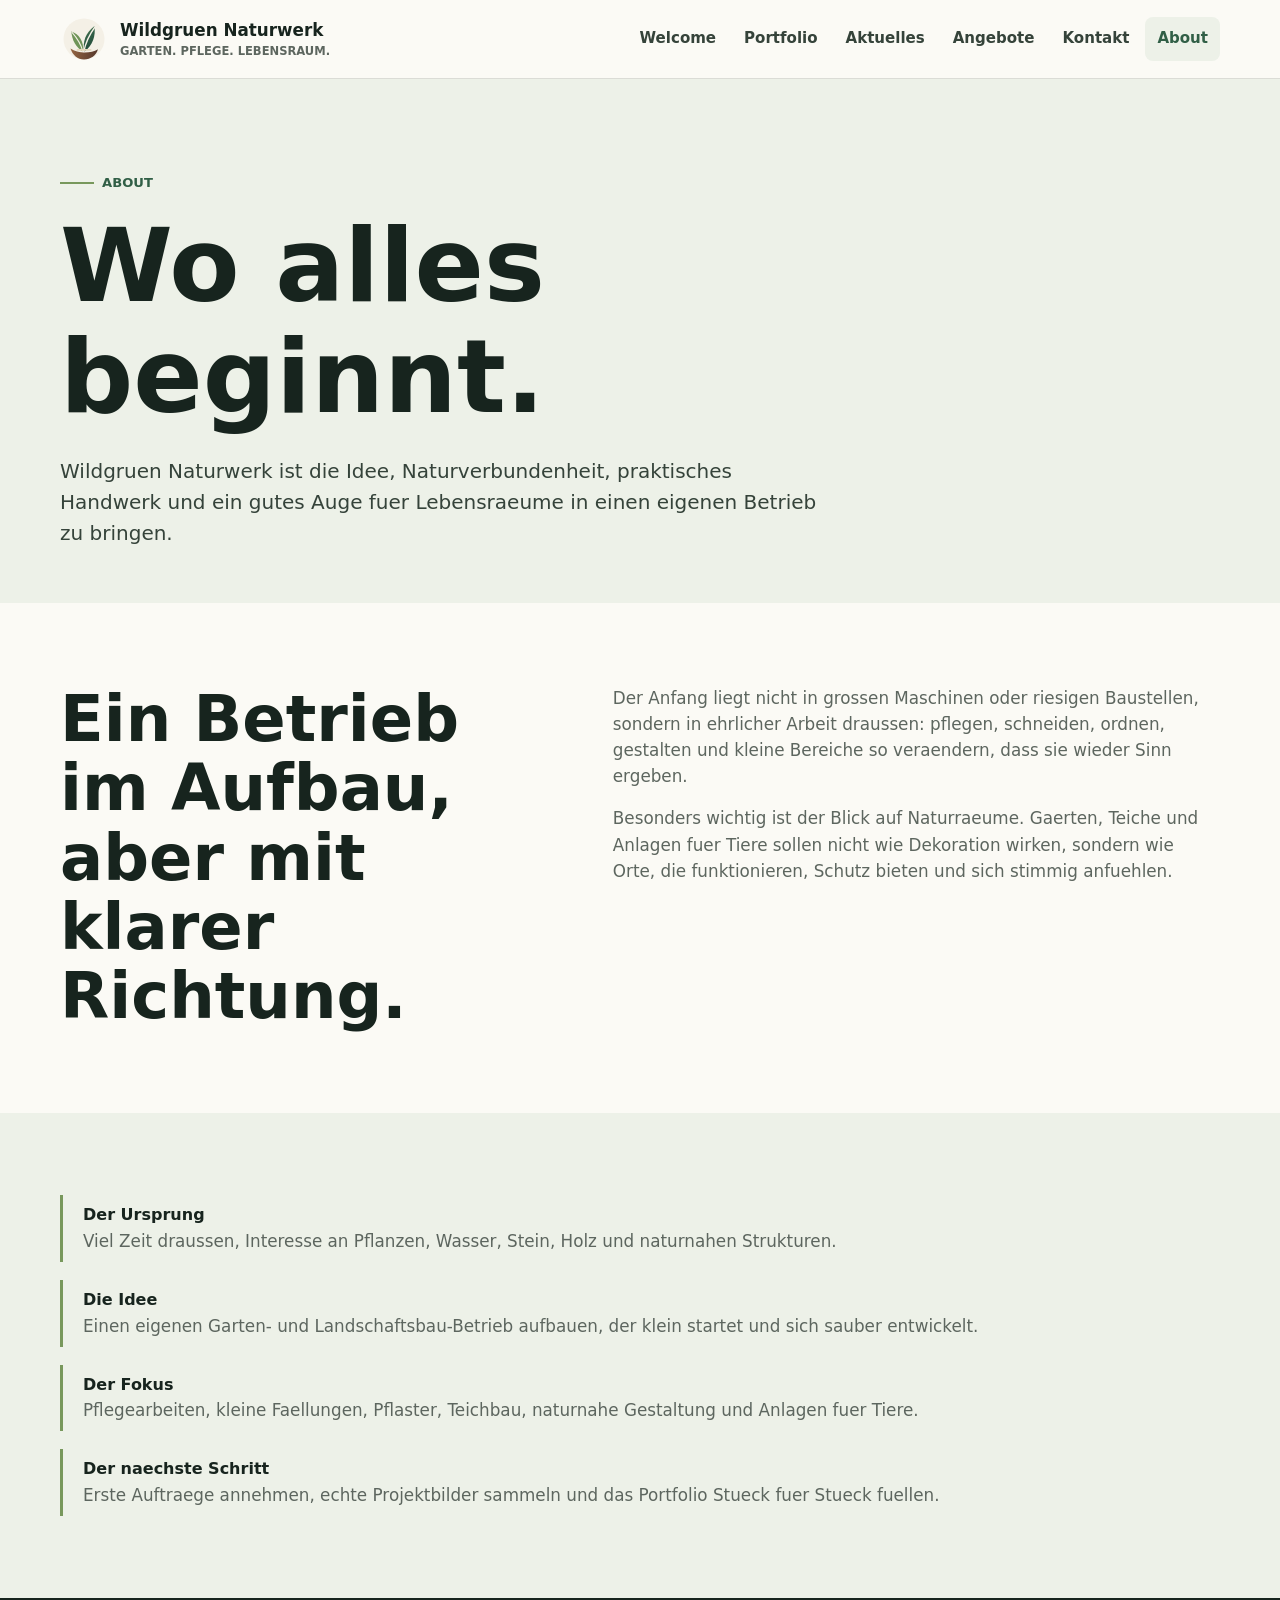
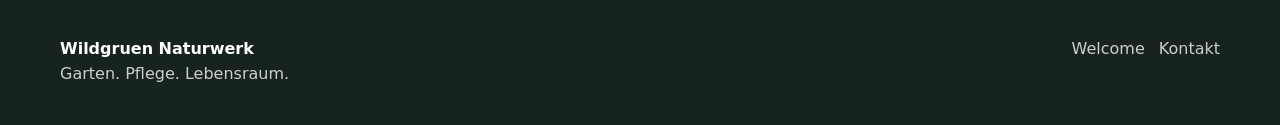
==== about.html @ 5c45b819 "Version_0.0.0.1 Basic Template" ====
<!doctype html>
<html lang="de">
  <head>
    <meta charset="utf-8">
    <meta name="viewport" content="width=device-width, initial-scale=1">
    <title>About | Wildgruen Naturwerk</title>
    <link rel="stylesheet" href="styles.css">
  </head>
  <body>
    <header class="site-header">
      <div class="nav-wrap">
        <a class="brand" href="index.html"><img src="assets/logo.svg" alt=""><span>Wildgruen Naturwerk<small>Garten. Pflege. Lebensraum.</small></span></a>
        <button class="nav-toggle" type="button" aria-label="Menue oeffnen" aria-expanded="false" data-nav-toggle>☰</button>
        <nav class="nav-links" data-nav-links>
          <a href="index.html">Welcome</a><a href="portfolio.html">Portfolio</a><a href="aktuelles.html">Aktuelles</a><a href="angebote.html">Angebote</a><a href="kontakt.html">Kontakt</a><a class="active" href="about.html">About</a>
        </nav>
      </div>
    </header>
    <main>
      <section class="page-hero">
        <div class="wrap">
          <p class="eyebrow">About</p>
          <h1>Wo alles beginnt.</h1>
          <p class="lead">Wildgruen Naturwerk ist die Idee, Naturverbundenheit, praktisches Handwerk und ein gutes Auge fuer Lebensraeume in einen eigenen Betrieb zu bringen.</p>
        </div>
      </section>
      <section class="section">
        <div class="wrap intro">
          <div>
            <h2>Ein Betrieb im Aufbau, aber mit klarer Richtung.</h2>
          </div>
          <div>
            <p class="copy">Der Anfang liegt nicht in grossen Maschinen oder riesigen Baustellen, sondern in ehrlicher Arbeit draussen: pflegen, schneiden, ordnen, gestalten und kleine Bereiche so veraendern, dass sie wieder Sinn ergeben.</p>
            <p class="copy">Besonders wichtig ist der Blick auf Naturraeume. Gaerten, Teiche und Anlagen fuer Tiere sollen nicht wie Dekoration wirken, sondern wie Orte, die funktionieren, Schutz bieten und sich stimmig anfuehlen.</p>
          </div>
        </div>
      </section>
      <section class="section alt">
        <div class="wrap timeline">
          <div class="timeline-item"><strong>Der Ursprung</strong><p class="copy">Viel Zeit draussen, Interesse an Pflanzen, Wasser, Stein, Holz und naturnahen Strukturen.</p></div>
          <div class="timeline-item"><strong>Die Idee</strong><p class="copy">Einen eigenen Garten- und Landschaftsbau-Betrieb aufbauen, der klein startet und sich sauber entwickelt.</p></div>
          <div class="timeline-item"><strong>Der Fokus</strong><p class="copy">Pflegearbeiten, kleine Faellungen, Pflaster, Teichbau, naturnahe Gestaltung und Anlagen fuer Tiere.</p></div>
          <div class="timeline-item"><strong>Der naechste Schritt</strong><p class="copy">Erste Auftraege annehmen, echte Projektbilder sammeln und das Portfolio Stueck fuer Stueck fuellen.</p></div>
        </div>
      </section>
    </main>
    <footer class="site-footer"><div class="wrap footer-grid"><div><strong>Wildgruen Naturwerk</strong>Garten. Pflege. Lebensraum.</div><div class="footer-links"><a href="index.html">Welcome</a><a href="kontakt.html">Kontakt</a></div></div></footer>
    <script src="script.js"></script>
  </body>
</html>
---- styles.css ----
:root {
  --ink: #17241e;
  --muted: #5d665f;
  --paper: #fbfaf5;
  --field: #edf1e8;
  --moss: #315f46;
  --leaf: #78985c;
  --clay: #a7754c;
  --water: #4f7f82;
  --line: rgba(23, 36, 30, 0.14);
  --shadow: 0 18px 45px rgba(25, 40, 31, 0.12);
}

* {
  box-sizing: border-box;
}

html {
  scroll-behavior: smooth;
}

body {
  margin: 0;
  color: var(--ink);
  background: var(--paper);
  font-family: Inter, ui-sans-serif, system-ui, -apple-system, BlinkMacSystemFont, "Segoe UI", sans-serif;
  line-height: 1.55;
}

img,
svg {
  max-width: 100%;
}

a {
  color: inherit;
  text-decoration: none;
}

.site-header {
  position: sticky;
  top: 0;
  z-index: 10;
  background: rgba(251, 250, 245, 0.92);
  border-bottom: 1px solid var(--line);
  backdrop-filter: blur(14px);
}

.nav-wrap {
  width: min(1160px, calc(100% - 32px));
  min-height: 78px;
  margin: 0 auto;
  display: flex;
  align-items: center;
  justify-content: space-between;
  gap: 24px;
}

.brand {
  display: inline-flex;
  align-items: center;
  gap: 12px;
  font-weight: 800;
  letter-spacing: 0;
}

.brand img {
  width: 48px;
  height: 48px;
}

.brand span {
  display: block;
  font-size: 1.05rem;
}

.brand small {
  display: block;
  color: var(--muted);
  font-size: 0.72rem;
  font-weight: 700;
  text-transform: uppercase;
}

.nav-toggle {
  display: none;
  width: 44px;
  height: 44px;
  border: 1px solid var(--line);
  border-radius: 8px;
  background: #fff;
  color: var(--ink);
  font-size: 1.35rem;
}

.nav-links {
  display: flex;
  align-items: center;
  gap: 4px;
}

.nav-links a {
  border-radius: 8px;
  padding: 10px 12px;
  color: #35433a;
  font-size: 0.94rem;
  font-weight: 700;
}

.nav-links a:hover,
.nav-links a.active {
  background: var(--field);
  color: var(--moss);
}

.section {
  padding: 82px 0;
}

.section.alt {
  background: var(--field);
}

.wrap {
  width: min(1160px, calc(100% - 32px));
  margin: 0 auto;
}

.hero {
  min-height: calc(100vh - 78px);
  display: grid;
  align-items: center;
  padding: 64px 0 34px;
  background:
    linear-gradient(90deg, rgba(251, 250, 245, 0.96) 0%, rgba(251, 250, 245, 0.82) 44%, rgba(251, 250, 245, 0.18) 100%),
    url("assets/landscape.svg") center right / cover no-repeat;
}

.hero-grid {
  width: min(1160px, calc(100% - 32px));
  margin: 0 auto;
  display: grid;
  grid-template-columns: minmax(0, 620px) 1fr;
  gap: 48px;
  align-items: center;
}

.eyebrow {
  display: inline-flex;
  align-items: center;
  gap: 8px;
  margin: 0 0 18px;
  color: var(--moss);
  font-size: 0.82rem;
  font-weight: 800;
  text-transform: uppercase;
}

.eyebrow::before {
  content: "";
  width: 34px;
  height: 2px;
  background: var(--leaf);
}

h1,
h2,
h3 {
  margin: 0;
  line-height: 1.08;
  letter-spacing: 0;
}

h1 {
  max-width: 11ch;
  font-size: clamp(3rem, 8vw, 6.6rem);
}

h2 {
  font-size: clamp(2.1rem, 5vw, 4rem);
}

h3 {
  font-size: 1.2rem;
}

p {
  margin: 0;
}

.lead {
  max-width: 620px;
  margin-top: 24px;
  color: #35433a;
  font-size: clamp(1.05rem, 2vw, 1.25rem);
}

.actions {
  display: flex;
  flex-wrap: wrap;
  gap: 12px;
  margin-top: 34px;
}

.button {
  display: inline-flex;
  align-items: center;
  justify-content: center;
  min-height: 46px;
  border: 1px solid transparent;
  border-radius: 8px;
  padding: 12px 18px;
  background: var(--moss);
  color: #fff;
  font-weight: 800;
}

.button.secondary {
  border-color: var(--line);
  background: rgba(255, 255, 255, 0.75);
  color: var(--ink);
}

.hero-note {
  align-self: end;
  justify-self: end;
  max-width: 300px;
  border-left: 4px solid var(--clay);
  padding: 16px 0 16px 18px;
  color: #2d3b32;
  background: rgba(251, 250, 245, 0.72);
}

.intro {
  display: grid;
  grid-template-columns: minmax(0, 0.9fr) minmax(280px, 1.1fr);
  gap: 56px;
  align-items: start;
}

.copy {
  color: var(--muted);
  font-size: 1.05rem;
}

.copy + .copy {
  margin-top: 16px;
}

.grid {
  display: grid;
  gap: 18px;
}

.grid.three {
  grid-template-columns: repeat(3, minmax(0, 1fr));
}

.grid.two {
  grid-template-columns: repeat(2, minmax(0, 1fr));
}

.card {
  min-height: 220px;
  border: 1px solid var(--line);
  border-radius: 8px;
  padding: 24px;
  background: #fff;
  box-shadow: var(--shadow);
}

.card.marked {
  background: #fffdf7;
}

.card .tag {
  display: inline-block;
  margin-bottom: 18px;
  color: var(--moss);
  font-size: 0.78rem;
  font-weight: 900;
  text-transform: uppercase;
}

.card p {
  margin-top: 12px;
  color: var(--muted);
}

.feature-band {
  display: grid;
  grid-template-columns: 1fr 1fr;
  min-height: 440px;
  overflow: hidden;
  border-radius: 8px;
  background: #17392d;
  color: #fff;
}

.feature-band .visual {
  background: url("assets/landscape.svg") center / cover no-repeat;
}

.feature-band .text {
  padding: clamp(28px, 6vw, 64px);
}

.feature-band p {
  margin-top: 18px;
  color: rgba(255, 255, 255, 0.78);
}

.page-hero {
  padding: 88px 0 54px;
  background: var(--field);
}

.page-hero .lead {
  max-width: 760px;
}

.list {
  display: grid;
  gap: 12px;
  margin: 22px 0 0;
  padding: 0;
  list-style: none;
}

.list li {
  border-top: 1px solid var(--line);
  padding-top: 12px;
  color: var(--muted);
}

.timeline {
  display: grid;
  gap: 18px;
}

.timeline-item {
  border-left: 3px solid var(--leaf);
  padding: 8px 0 8px 20px;
}

.timeline-item strong {
  display: block;
}

.contact-box {
  display: grid;
  grid-template-columns: 0.9fr 1.1fr;
  gap: 28px;
  align-items: start;
}

form {
  display: grid;
  gap: 14px;
}

label {
  display: grid;
  gap: 6px;
  color: #36443a;
  font-weight: 800;
}

input,
textarea,
select {
  width: 100%;
  border: 1px solid var(--line);
  border-radius: 8px;
  padding: 13px 14px;
  background: #fff;
  color: var(--ink);
  font: inherit;
}

textarea {
  min-height: 138px;
  resize: vertical;
}

.site-footer {
  padding: 38px 0;
  border-top: 1px solid var(--line);
  background: #17241e;
  color: rgba(255, 255, 255, 0.78);
}

.footer-grid {
  display: flex;
  justify-content: space-between;
  gap: 28px;
}

.footer-grid strong {
  display: block;
  color: #fff;
}

.footer-links {
  display: flex;
  flex-wrap: wrap;
  gap: 14px;
}

@media (max-width: 820px) {
  .nav-toggle {
    display: inline-grid;
    place-items: center;
  }

  .nav-links {
    position: absolute;
    left: 16px;
    right: 16px;
    top: 76px;
    display: none;
    flex-direction: column;
    align-items: stretch;
    border: 1px solid var(--line);
    border-radius: 8px;
    padding: 10px;
    background: #fff;
    box-shadow: var(--shadow);
  }

  .nav-links.open {
    display: flex;
  }

  .hero {
    min-height: auto;
    padding: 54px 0;
    background:
      linear-gradient(180deg, rgba(251, 250, 245, 0.96) 0%, rgba(251, 250, 245, 0.86) 68%, rgba(251, 250, 245, 0.45) 100%),
      url("assets/landscape.svg") center bottom / cover no-repeat;
  }

  .hero-grid,
  .intro,
  .feature-band,
  .contact-box,
  .grid.three,
  .grid.two {
    grid-template-columns: 1fr;
  }

  .hero-note {
    justify-self: start;
  }

  .feature-band .visual {
    min-height: 240px;
  }

  .footer-grid {
    flex-direction: column;
  }
}
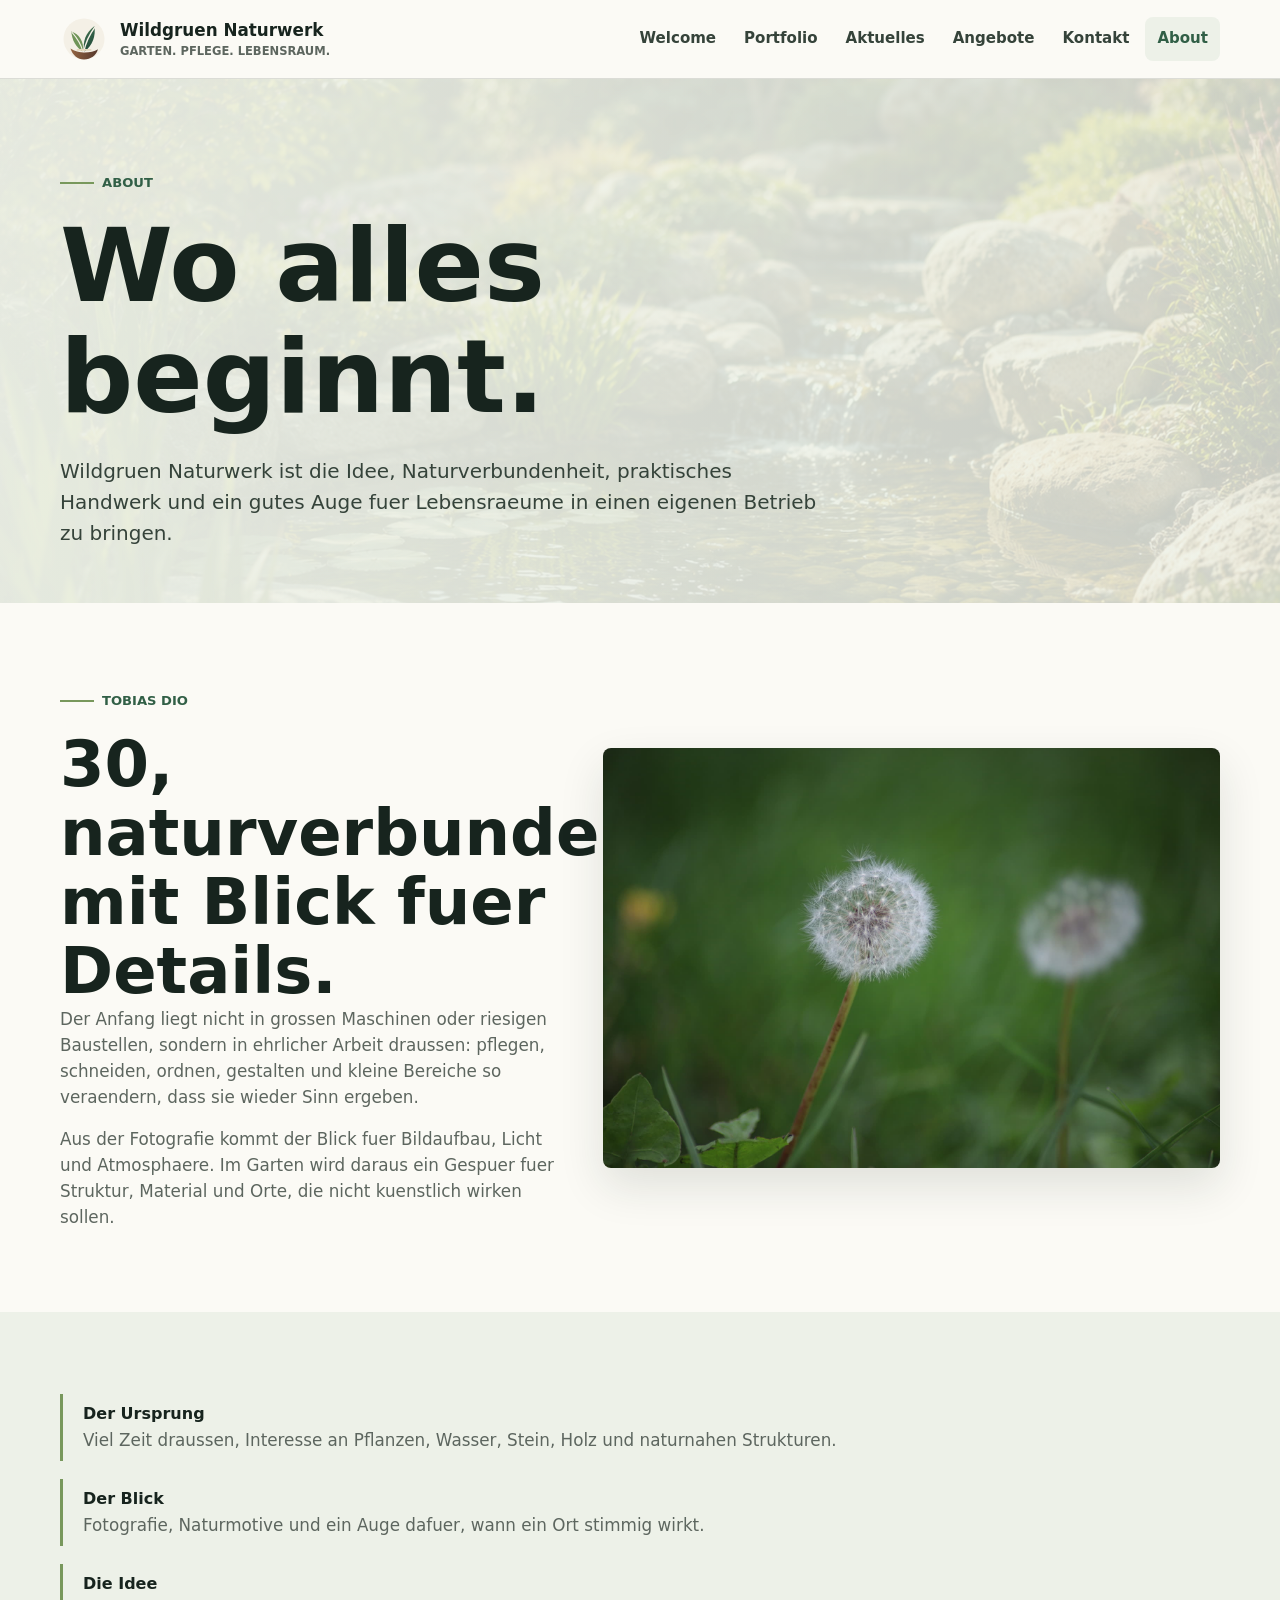
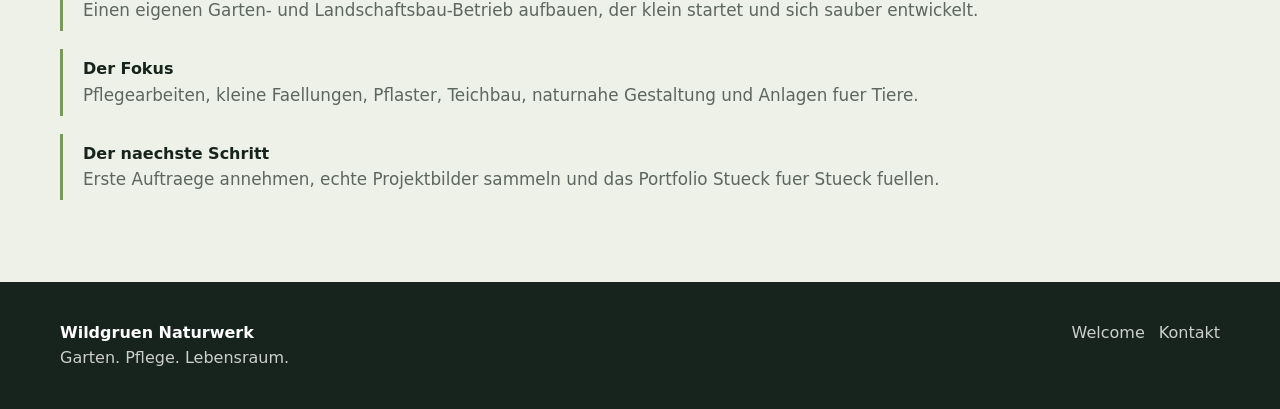
==== commit 48d4298c: "Update NoNameGreenworks website content" ====
--- a/about.html
+++ b/about.html
@@ -17,7 +17,7 @@
       </div>
     </header>
     <main>
-      <section class="page-hero">
+      <section class="page-hero page-about">
         <div class="wrap">
           <p class="eyebrow">About</p>
           <h1>Wo alles beginnt.</h1>
@@ -25,19 +25,20 @@
         </div>
       </section>
       <section class="section">
-        <div class="wrap intro">
+        <div class="wrap split-feature">
           <div>
-            <h2>Ein Betrieb im Aufbau, aber mit klarer Richtung.</h2>
+            <p class="eyebrow">Tobias Dio</p>
+            <h2>30, naturverbunden, mit Blick fuer Details.</h2>
+            <p class="copy">Der Anfang liegt nicht in grossen Maschinen oder riesigen Baustellen, sondern in ehrlicher Arbeit draussen: pflegen, schneiden, ordnen, gestalten und kleine Bereiche so veraendern, dass sie wieder Sinn ergeben.</p>
+            <p class="copy">Aus der Fotografie kommt der Blick fuer Bildaufbau, Licht und Atmosphaere. Im Garten wird daraus ein Gespuer fuer Struktur, Material und Orte, die nicht kuenstlich wirken sollen.</p>
           </div>
-          <div>
-            <p class="copy">Der Anfang liegt nicht in grossen Maschinen oder riesigen Baustellen, sondern in ehrlicher Arbeit draussen: pflegen, schneiden, ordnen, gestalten und kleine Bereiche so veraendern, dass sie wieder Sinn ergeben.</p>
-            <p class="copy">Besonders wichtig ist der Blick auf Naturraeume. Gaerten, Teiche und Anlagen fuer Tiere sollen nicht wie Dekoration wirken, sondern wie Orte, die funktionieren, Schutz bieten und sich stimmig anfuehlen.</p>
-          </div>
+          <img src="assets/photos/hero-natur.jpg" alt="Naturaufnahme mit Pusteblume">
         </div>
       </section>
       <section class="section alt">
         <div class="wrap timeline">
           <div class="timeline-item"><strong>Der Ursprung</strong><p class="copy">Viel Zeit draussen, Interesse an Pflanzen, Wasser, Stein, Holz und naturnahen Strukturen.</p></div>
+          <div class="timeline-item"><strong>Der Blick</strong><p class="copy">Fotografie, Naturmotive und ein Auge dafuer, wann ein Ort stimmig wirkt.</p></div>
           <div class="timeline-item"><strong>Die Idee</strong><p class="copy">Einen eigenen Garten- und Landschaftsbau-Betrieb aufbauen, der klein startet und sich sauber entwickelt.</p></div>
           <div class="timeline-item"><strong>Der Fokus</strong><p class="copy">Pflegearbeiten, kleine Faellungen, Pflaster, Teichbau, naturnahe Gestaltung und Anlagen fuer Tiere.</p></div>
           <div class="timeline-item"><strong>Der naechste Schritt</strong><p class="copy">Erste Auftraege annehmen, echte Projektbilder sammeln und das Portfolio Stueck fuer Stueck fuellen.</p></div>
--- a/styles.css
+++ b/styles.css
@@ -121,6 +121,19 @@
   background: var(--field);
 }
 
+.section.dark {
+  background: #17241e;
+  color: #fff;
+}
+
+.section.dark .copy {
+  color: rgba(255, 255, 255, 0.76);
+}
+
+.section.dark .eyebrow {
+  color: #c8d8b2;
+}
+
 .wrap {
   width: min(1160px, calc(100% - 32px));
   margin: 0 auto;
@@ -134,6 +147,12 @@
   background:
     linear-gradient(90deg, rgba(251, 250, 245, 0.96) 0%, rgba(251, 250, 245, 0.82) 44%, rgba(251, 250, 245, 0.18) 100%),
     url("assets/landscape.svg") center right / cover no-repeat;
+}
+
+.photo-hero {
+  background:
+    linear-gradient(90deg, rgba(251, 250, 245, 0.98) 0%, rgba(251, 250, 245, 0.88) 44%, rgba(251, 250, 245, 0.2) 100%),
+    url("assets/photos/hero-natur.jpg") center right / cover no-repeat;
 }
 
 .hero-grid {
@@ -287,6 +306,118 @@
   color: var(--muted);
 }
 
+.image-grid {
+  display: grid;
+  grid-template-columns: repeat(3, minmax(0, 1fr));
+  gap: 18px;
+}
+
+.image-card,
+.work-card {
+  overflow: hidden;
+  border: 1px solid var(--line);
+  border-radius: 8px;
+  background: #fff;
+  box-shadow: var(--shadow);
+}
+
+.image-card img,
+.work-card img,
+.split-feature img {
+  display: block;
+  width: 100%;
+  object-fit: cover;
+}
+
+.image-card img {
+  aspect-ratio: 4 / 3;
+}
+
+.image-card div,
+.work-card div {
+  padding: 22px;
+}
+
+.image-card p,
+.work-card p {
+  margin-top: 10px;
+  color: var(--muted);
+}
+
+.split-feature {
+  display: grid;
+  grid-template-columns: minmax(0, 0.9fr) minmax(320px, 1.1fr);
+  gap: 38px;
+  align-items: center;
+}
+
+.split-feature.reverse {
+  grid-template-columns: minmax(320px, 1.1fr) minmax(0, 0.9fr);
+}
+
+.split-feature.reverse > div {
+  order: 2;
+}
+
+.split-feature img {
+  min-height: 420px;
+  max-height: 560px;
+  border-radius: 8px;
+  box-shadow: var(--shadow);
+}
+
+.check-list {
+  display: grid;
+  gap: 10px;
+  margin: 24px 0 0;
+  padding: 0;
+  list-style: none;
+}
+
+.check-list li {
+  position: relative;
+  padding-left: 28px;
+  color: var(--muted);
+}
+
+.check-list li::before {
+  content: "";
+  position: absolute;
+  left: 0;
+  top: 0.6em;
+  width: 14px;
+  height: 8px;
+  border-left: 3px solid var(--leaf);
+  border-bottom: 3px solid var(--leaf);
+  transform: rotate(-45deg);
+}
+
+.gallery {
+  display: grid;
+  grid-template-columns: repeat(6, minmax(0, 1fr));
+  gap: 18px;
+}
+
+.work-card {
+  grid-column: span 3;
+}
+
+.work-card.large {
+  grid-column: span 6;
+  display: grid;
+  grid-template-columns: minmax(0, 1.25fr) minmax(280px, 0.75fr);
+  align-items: stretch;
+}
+
+.work-card img {
+  height: 100%;
+  min-height: 320px;
+}
+
+.work-card:not(.large) img {
+  aspect-ratio: 4 / 3;
+}
+
 .feature-band {
   display: grid;
   grid-template-columns: 1fr 1fr;
@@ -312,7 +443,28 @@
 
 .page-hero {
   padding: 88px 0 54px;
-  background: var(--field);
+  background:
+    linear-gradient(90deg, rgba(237, 241, 232, 0.96), rgba(237, 241, 232, 0.84)),
+    url("assets/photos/hero-natur.jpg") center / cover no-repeat;
+}
+
+.page-portfolio {
+  background:
+    linear-gradient(90deg, rgba(237, 241, 232, 0.96), rgba(237, 241, 232, 0.84)),
+    url("assets/photos/pflaster-flaeche.jpg") center / cover no-repeat;
+}
+
+.page-angebote {
+  background:
+    linear-gradient(90deg, rgba(237, 241, 232, 0.96), rgba(237, 241, 232, 0.84)),
+    url("assets/photos/gartenplanung.jpg") center / cover no-repeat;
+}
+
+.page-about,
+.page-news {
+  background:
+    linear-gradient(90deg, rgba(237, 241, 232, 0.96), rgba(237, 241, 232, 0.84)),
+    url("assets/photos/teich-naturgarten.jpg") center / cover no-repeat;
 }
 
 .page-hero .lead {
@@ -440,15 +592,42 @@
       url("assets/landscape.svg") center bottom / cover no-repeat;
   }
 
+  .photo-hero {
+    background:
+      linear-gradient(180deg, rgba(251, 250, 245, 0.98) 0%, rgba(251, 250, 245, 0.88) 72%, rgba(251, 250, 245, 0.52) 100%),
+      url("assets/photos/hero-natur.jpg") center bottom / cover no-repeat;
+  }
+
   .hero-grid,
   .intro,
   .feature-band,
   .contact-box,
+  .image-grid,
+  .split-feature,
+  .split-feature.reverse,
   .grid.three,
   .grid.two {
     grid-template-columns: 1fr;
   }
 
+  .split-feature.reverse > div {
+    order: 0;
+  }
+
+  .split-feature img {
+    min-height: 260px;
+  }
+
+  .gallery,
+  .work-card.large {
+    grid-template-columns: 1fr;
+  }
+
+  .work-card,
+  .work-card.large {
+    grid-column: span 1;
+  }
+
   .hero-note {
     justify-self: start;
   }
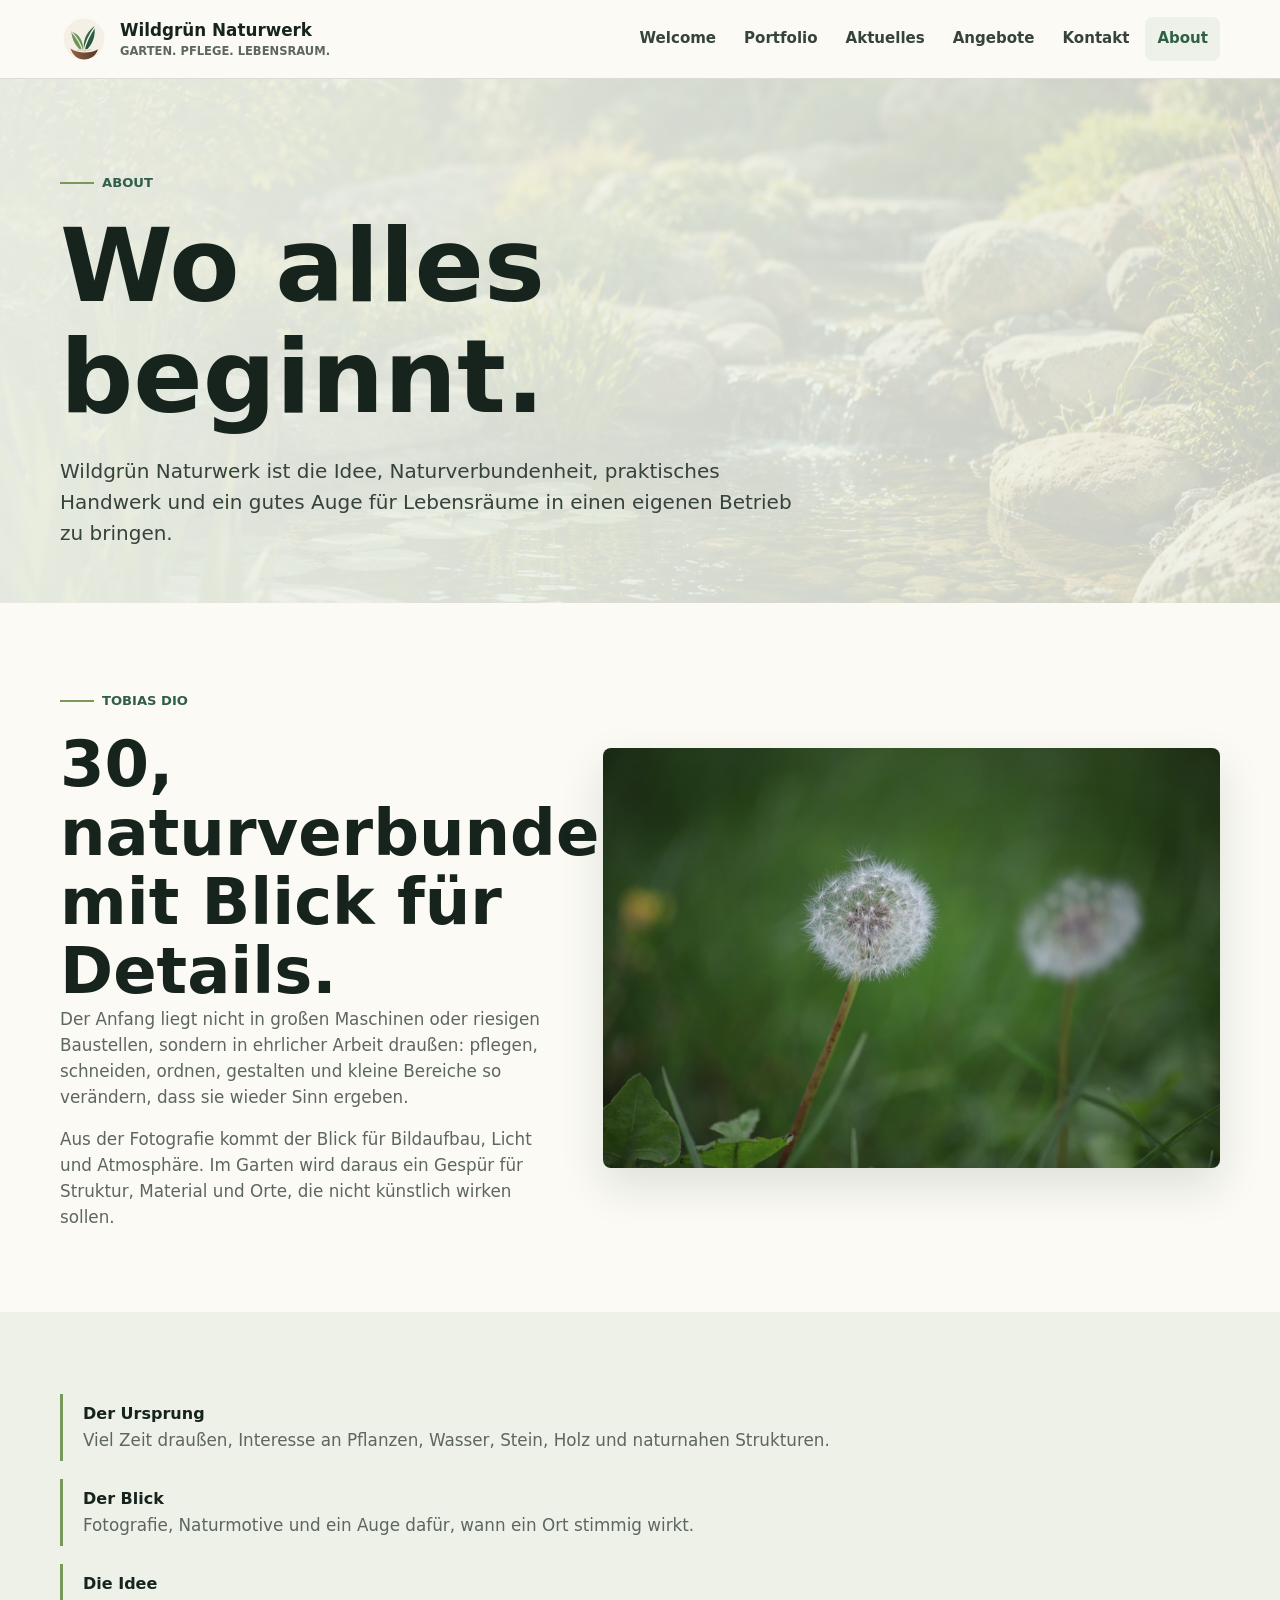
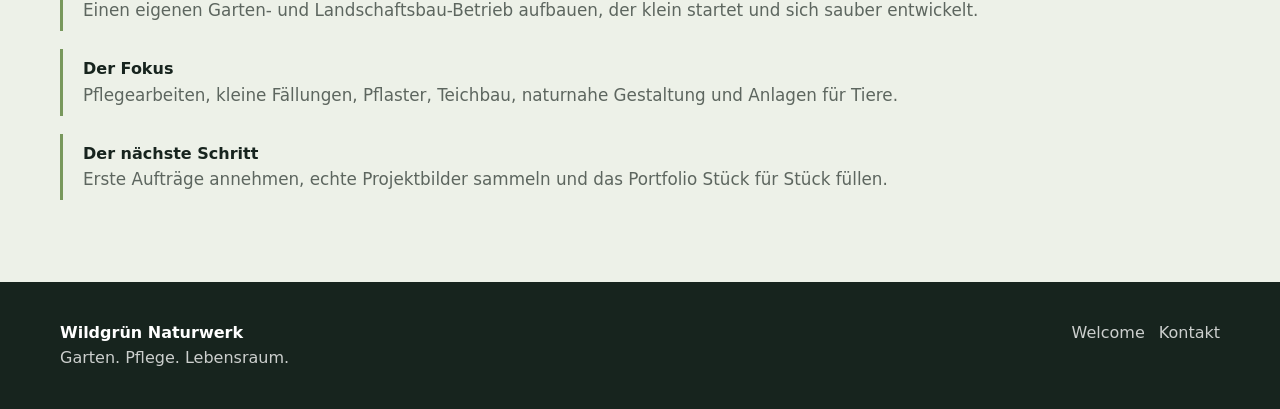
==== commit 744b842d: "Enable contact form email submissions" ====
--- a/about.html
+++ b/about.html
@@ -3,14 +3,14 @@
   <head>
     <meta charset="utf-8">
     <meta name="viewport" content="width=device-width, initial-scale=1">
-    <title>About | Wildgruen Naturwerk</title>
+    <title>About | Wildgrün Naturwerk</title>
     <link rel="stylesheet" href="styles.css">
   </head>
   <body>
     <header class="site-header">
       <div class="nav-wrap">
-        <a class="brand" href="index.html"><img src="assets/logo.svg" alt=""><span>Wildgruen Naturwerk<small>Garten. Pflege. Lebensraum.</small></span></a>
-        <button class="nav-toggle" type="button" aria-label="Menue oeffnen" aria-expanded="false" data-nav-toggle>☰</button>
+        <a class="brand" href="index.html"><img src="assets/logo.svg" alt=""><span>Wildgrün Naturwerk<small>Garten. Pflege. Lebensraum.</small></span></a>
+        <button class="nav-toggle" type="button" aria-label="Menü öffnen" aria-expanded="false" data-nav-toggle>☰</button>
         <nav class="nav-links" data-nav-links>
           <a href="index.html">Welcome</a><a href="portfolio.html">Portfolio</a><a href="aktuelles.html">Aktuelles</a><a href="angebote.html">Angebote</a><a href="kontakt.html">Kontakt</a><a class="active" href="about.html">About</a>
         </nav>
@@ -21,31 +21,31 @@
         <div class="wrap">
           <p class="eyebrow">About</p>
           <h1>Wo alles beginnt.</h1>
-          <p class="lead">Wildgruen Naturwerk ist die Idee, Naturverbundenheit, praktisches Handwerk und ein gutes Auge fuer Lebensraeume in einen eigenen Betrieb zu bringen.</p>
+          <p class="lead">Wildgrün Naturwerk ist die Idee, Naturverbundenheit, praktisches Handwerk und ein gutes Auge für Lebensräume in einen eigenen Betrieb zu bringen.</p>
         </div>
       </section>
       <section class="section">
         <div class="wrap split-feature">
           <div>
             <p class="eyebrow">Tobias Dio</p>
-            <h2>30, naturverbunden, mit Blick fuer Details.</h2>
-            <p class="copy">Der Anfang liegt nicht in grossen Maschinen oder riesigen Baustellen, sondern in ehrlicher Arbeit draussen: pflegen, schneiden, ordnen, gestalten und kleine Bereiche so veraendern, dass sie wieder Sinn ergeben.</p>
-            <p class="copy">Aus der Fotografie kommt der Blick fuer Bildaufbau, Licht und Atmosphaere. Im Garten wird daraus ein Gespuer fuer Struktur, Material und Orte, die nicht kuenstlich wirken sollen.</p>
+            <h2>30, naturverbunden, mit Blick für Details.</h2>
+            <p class="copy">Der Anfang liegt nicht in großen Maschinen oder riesigen Baustellen, sondern in ehrlicher Arbeit draußen: pflegen, schneiden, ordnen, gestalten und kleine Bereiche so verändern, dass sie wieder Sinn ergeben.</p>
+            <p class="copy">Aus der Fotografie kommt der Blick für Bildaufbau, Licht und Atmosphäre. Im Garten wird daraus ein Gespür für Struktur, Material und Orte, die nicht künstlich wirken sollen.</p>
           </div>
           <img src="assets/photos/hero-natur.jpg" alt="Naturaufnahme mit Pusteblume">
         </div>
       </section>
       <section class="section alt">
         <div class="wrap timeline">
-          <div class="timeline-item"><strong>Der Ursprung</strong><p class="copy">Viel Zeit draussen, Interesse an Pflanzen, Wasser, Stein, Holz und naturnahen Strukturen.</p></div>
-          <div class="timeline-item"><strong>Der Blick</strong><p class="copy">Fotografie, Naturmotive und ein Auge dafuer, wann ein Ort stimmig wirkt.</p></div>
+          <div class="timeline-item"><strong>Der Ursprung</strong><p class="copy">Viel Zeit draußen, Interesse an Pflanzen, Wasser, Stein, Holz und naturnahen Strukturen.</p></div>
+          <div class="timeline-item"><strong>Der Blick</strong><p class="copy">Fotografie, Naturmotive und ein Auge dafür, wann ein Ort stimmig wirkt.</p></div>
           <div class="timeline-item"><strong>Die Idee</strong><p class="copy">Einen eigenen Garten- und Landschaftsbau-Betrieb aufbauen, der klein startet und sich sauber entwickelt.</p></div>
-          <div class="timeline-item"><strong>Der Fokus</strong><p class="copy">Pflegearbeiten, kleine Faellungen, Pflaster, Teichbau, naturnahe Gestaltung und Anlagen fuer Tiere.</p></div>
-          <div class="timeline-item"><strong>Der naechste Schritt</strong><p class="copy">Erste Auftraege annehmen, echte Projektbilder sammeln und das Portfolio Stueck fuer Stueck fuellen.</p></div>
+          <div class="timeline-item"><strong>Der Fokus</strong><p class="copy">Pflegearbeiten, kleine Fällungen, Pflaster, Teichbau, naturnahe Gestaltung und Anlagen für Tiere.</p></div>
+          <div class="timeline-item"><strong>Der nächste Schritt</strong><p class="copy">Erste Aufträge annehmen, echte Projektbilder sammeln und das Portfolio Stück für Stück füllen.</p></div>
         </div>
       </section>
     </main>
-    <footer class="site-footer"><div class="wrap footer-grid"><div><strong>Wildgruen Naturwerk</strong>Garten. Pflege. Lebensraum.</div><div class="footer-links"><a href="index.html">Welcome</a><a href="kontakt.html">Kontakt</a></div></div></footer>
+    <footer class="site-footer"><div class="wrap footer-grid"><div><strong>Wildgrün Naturwerk</strong>Garten. Pflege. Lebensraum.</div><div class="footer-links"><a href="index.html">Welcome</a><a href="kontakt.html">Kontakt</a></div></div></footer>
     <script src="script.js"></script>
   </body>
 </html>
--- a/styles.css
+++ b/styles.css
@@ -509,6 +509,14 @@
 form {
   display: grid;
   gap: 14px;
+}
+
+.bot-field {
+  position: absolute;
+  left: -10000px;
+  width: 1px;
+  height: 1px;
+  overflow: hidden;
 }
 
 label {
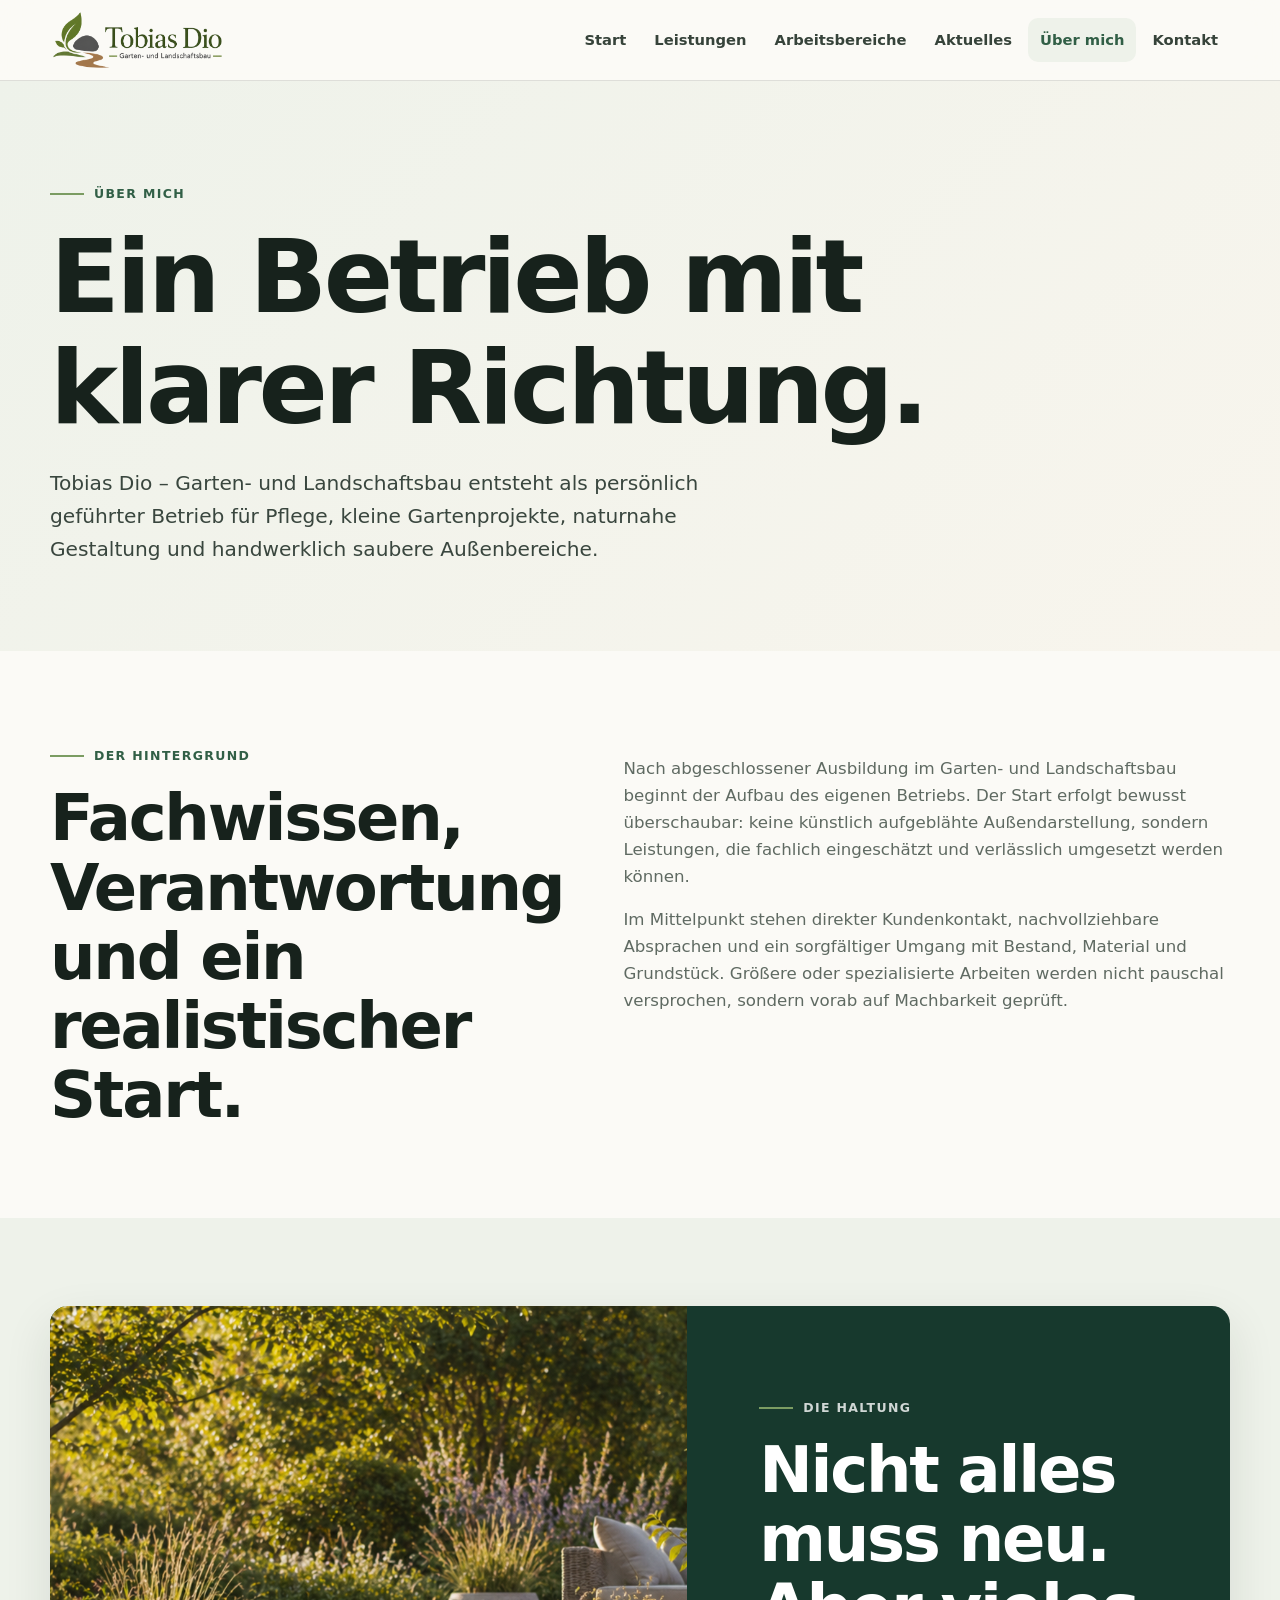
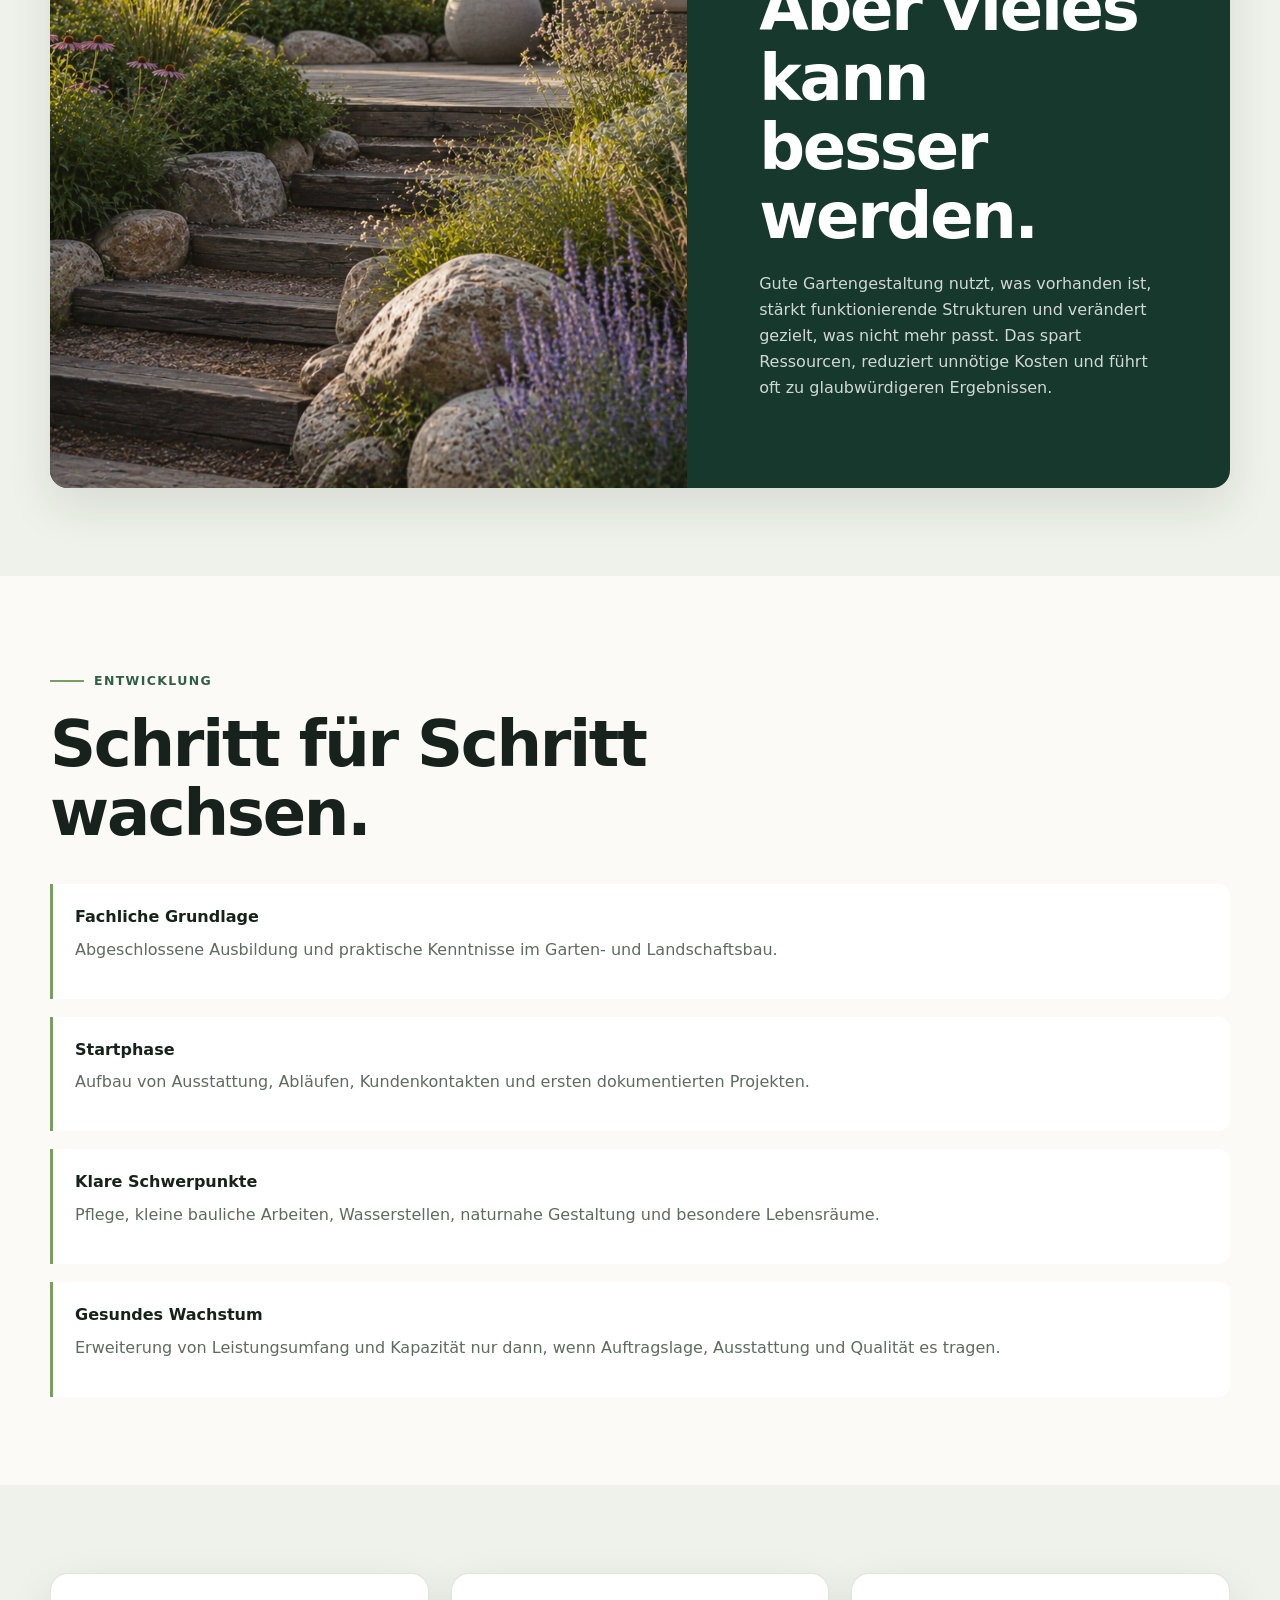
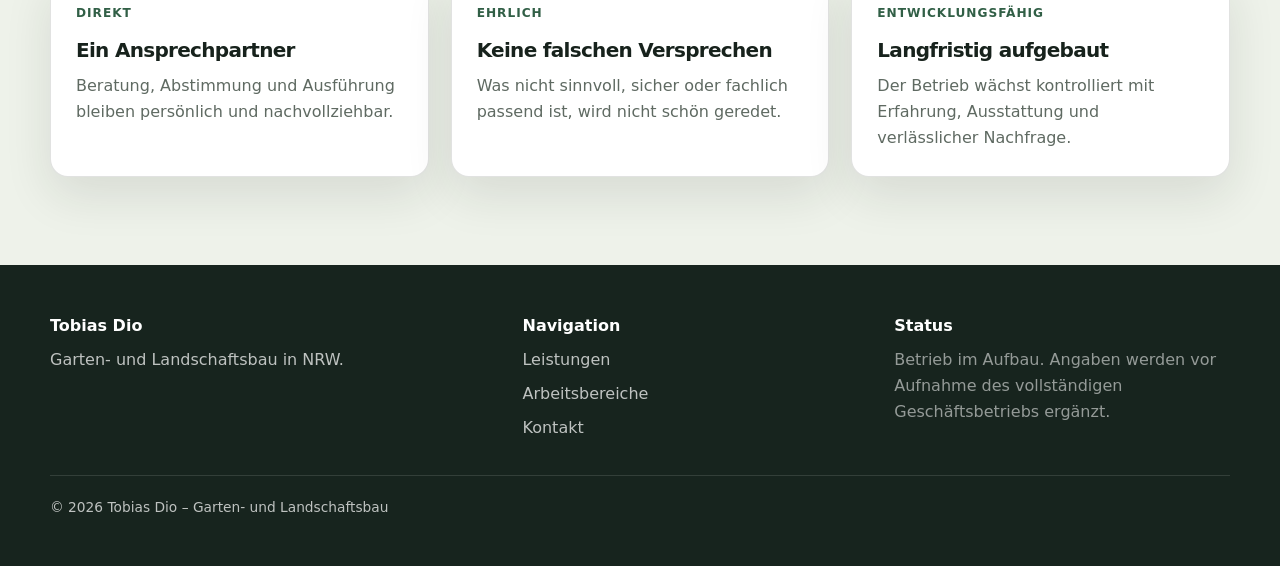
==== commit 7ca93f8b: "update" ====
--- a/about.html
+++ b/about.html
@@ -1,51 +1,8 @@
-<!doctype html>
-<html lang="de">
-  <head>
-    <meta charset="utf-8">
-    <meta name="viewport" content="width=device-width, initial-scale=1">
-    <title>About | Wildgrün Naturwerk</title>
-    <link rel="stylesheet" href="styles.css">
-  </head>
-  <body>
-    <header class="site-header">
-      <div class="nav-wrap">
-        <a class="brand" href="index.html"><img src="assets/logo.svg" alt=""><span>Wildgrün Naturwerk<small>Garten. Pflege. Lebensraum.</small></span></a>
-        <button class="nav-toggle" type="button" aria-label="Menü öffnen" aria-expanded="false" data-nav-toggle>☰</button>
-        <nav class="nav-links" data-nav-links>
-          <a href="index.html">Welcome</a><a href="portfolio.html">Portfolio</a><a href="aktuelles.html">Aktuelles</a><a href="angebote.html">Angebote</a><a href="kontakt.html">Kontakt</a><a class="active" href="about.html">About</a>
-        </nav>
-      </div>
-    </header>
-    <main>
-      <section class="page-hero page-about">
-        <div class="wrap">
-          <p class="eyebrow">About</p>
-          <h1>Wo alles beginnt.</h1>
-          <p class="lead">Wildgrün Naturwerk ist die Idee, Naturverbundenheit, praktisches Handwerk und ein gutes Auge für Lebensräume in einen eigenen Betrieb zu bringen.</p>
-        </div>
-      </section>
-      <section class="section">
-        <div class="wrap split-feature">
-          <div>
-            <p class="eyebrow">Tobias Dio</p>
-            <h2>30, naturverbunden, mit Blick für Details.</h2>
-            <p class="copy">Der Anfang liegt nicht in großen Maschinen oder riesigen Baustellen, sondern in ehrlicher Arbeit draußen: pflegen, schneiden, ordnen, gestalten und kleine Bereiche so verändern, dass sie wieder Sinn ergeben.</p>
-            <p class="copy">Aus der Fotografie kommt der Blick für Bildaufbau, Licht und Atmosphäre. Im Garten wird daraus ein Gespür für Struktur, Material und Orte, die nicht künstlich wirken sollen.</p>
-          </div>
-          <img src="assets/photos/hero-natur.jpg" alt="Naturaufnahme mit Pusteblume">
-        </div>
-      </section>
-      <section class="section alt">
-        <div class="wrap timeline">
-          <div class="timeline-item"><strong>Der Ursprung</strong><p class="copy">Viel Zeit draußen, Interesse an Pflanzen, Wasser, Stein, Holz und naturnahen Strukturen.</p></div>
-          <div class="timeline-item"><strong>Der Blick</strong><p class="copy">Fotografie, Naturmotive und ein Auge dafür, wann ein Ort stimmig wirkt.</p></div>
-          <div class="timeline-item"><strong>Die Idee</strong><p class="copy">Einen eigenen Garten- und Landschaftsbau-Betrieb aufbauen, der klein startet und sich sauber entwickelt.</p></div>
-          <div class="timeline-item"><strong>Der Fokus</strong><p class="copy">Pflegearbeiten, kleine Fällungen, Pflaster, Teichbau, naturnahe Gestaltung und Anlagen für Tiere.</p></div>
-          <div class="timeline-item"><strong>Der nächste Schritt</strong><p class="copy">Erste Aufträge annehmen, echte Projektbilder sammeln und das Portfolio Stück für Stück füllen.</p></div>
-        </div>
-      </section>
-    </main>
-    <footer class="site-footer"><div class="wrap footer-grid"><div><strong>Wildgrün Naturwerk</strong>Garten. Pflege. Lebensraum.</div><div class="footer-links"><a href="index.html">Welcome</a><a href="kontakt.html">Kontakt</a></div></div></footer>
-    <script src="script.js"></script>
-  </body>
-</html>
+<!doctype html><html lang="de"><head><meta charset="utf-8"><meta name="viewport" content="width=device-width,initial-scale=1"><title>Über mich | Tobias Dio Garten- und Landschaftsbau</title><meta name="description" content="Über Tobias Dio und den Aufbau eines persönlichen Garten- und Landschaftsbaubetriebs in NRW."><link rel="icon" type="image/png" href="assets/favicon-64.png"><link rel="stylesheet" href="styles.css"></head><body>
+<header class="site-header"><div class="nav-wrap"><a class="brand" href="index.html" aria-label="Tobias Dio – Garten- und Landschaftsbau, Startseite"><img class="brand-logo" src="assets/logo-tobias-dio.png" alt="Tobias Dio – Garten- und Landschaftsbau"></a><button class="nav-toggle" type="button" aria-label="Menü öffnen" aria-expanded="false" data-nav-toggle>☰</button><nav class="nav-links" data-nav-links><a href="index.html">Start</a><a href="angebote.html">Leistungen</a><a href="portfolio.html">Arbeitsbereiche</a><a href="aktuelles.html">Aktuelles</a><a class="active" href="about.html">Über mich</a><a href="kontakt.html">Kontakt</a></nav></div></header>
+<main><section class="page-hero"><div class="wrap"><p class="eyebrow">Über mich</p><h1>Ein Betrieb mit klarer Richtung.</h1><p class="lead">Tobias Dio – Garten- und Landschaftsbau entsteht als persönlich geführter Betrieb für Pflege, kleine Gartenprojekte, naturnahe Gestaltung und handwerklich saubere Außenbereiche.</p></div></section>
+<section class="section"><div class="wrap intro"><div><p class="eyebrow">Der Hintergrund</p><h2>Fachwissen, Verantwortung und ein realistischer Start.</h2></div><div><p class="copy">Nach abgeschlossener Ausbildung im Garten- und Landschaftsbau beginnt der Aufbau des eigenen Betriebs. Der Start erfolgt bewusst überschaubar: keine künstlich aufgeblähte Außendarstellung, sondern Leistungen, die fachlich eingeschätzt und verlässlich umgesetzt werden können.</p><p class="copy">Im Mittelpunkt stehen direkter Kundenkontakt, nachvollziehbare Absprachen und ein sorgfältiger Umgang mit Bestand, Material und Grundstück. Größere oder spezialisierte Arbeiten werden nicht pauschal versprochen, sondern vorab auf Machbarkeit geprüft.</p></div></div></section>
+<section class="section alt"><div class="wrap feature-band"><div class="visual" style="background-image:url('assets/images/gartengestaltung-2.png')"></div><div class="text"><p class="eyebrow">Die Haltung</p><h2>Nicht alles muss neu. Aber vieles kann besser werden.</h2><p>Gute Gartengestaltung nutzt, was vorhanden ist, stärkt funktionierende Strukturen und verändert gezielt, was nicht mehr passt. Das spart Ressourcen, reduziert unnötige Kosten und führt oft zu glaubwürdigeren Ergebnissen.</p></div></div></section>
+<section class="section"><div class="wrap"><p class="eyebrow">Entwicklung</p><h2>Schritt für Schritt wachsen.</h2><div class="timeline" style="margin-top:36px"><div class="timeline-item"><strong>Fachliche Grundlage</strong><p>Abgeschlossene Ausbildung und praktische Kenntnisse im Garten- und Landschaftsbau.</p></div><div class="timeline-item"><strong>Startphase</strong><p>Aufbau von Ausstattung, Abläufen, Kundenkontakten und ersten dokumentierten Projekten.</p></div><div class="timeline-item"><strong>Klare Schwerpunkte</strong><p>Pflege, kleine bauliche Arbeiten, Wasserstellen, naturnahe Gestaltung und besondere Lebensräume.</p></div><div class="timeline-item"><strong>Gesundes Wachstum</strong><p>Erweiterung von Leistungsumfang und Kapazität nur dann, wenn Auftragslage, Ausstattung und Qualität es tragen.</p></div></div></div></section>
+<section class="section alt"><div class="wrap grid three"><article class="card"><div class="card-body"><span class="tag">Direkt</span><h3>Ein Ansprechpartner</h3><p>Beratung, Abstimmung und Ausführung bleiben persönlich und nachvollziehbar.</p></div></article><article class="card"><div class="card-body"><span class="tag">Ehrlich</span><h3>Keine falschen Versprechen</h3><p>Was nicht sinnvoll, sicher oder fachlich passend ist, wird nicht schön geredet.</p></div></article><article class="card"><div class="card-body"><span class="tag">Entwicklungsfähig</span><h3>Langfristig aufgebaut</h3><p>Der Betrieb wächst kontrolliert mit Erfahrung, Ausstattung und verlässlicher Nachfrage.</p></div></article></div></section></main>
+<footer class="site-footer"><div class="wrap"><div class="footer-grid"><div><strong>Tobias Dio</strong>Garten- und Landschaftsbau in NRW.</div><div><strong>Navigation</strong><div class="footer-links"><a href="angebote.html">Leistungen</a><a href="portfolio.html">Arbeitsbereiche</a><a href="kontakt.html">Kontakt</a></div></div><div><strong>Status</strong><span class="legal-placeholder">Betrieb im Aufbau. Angaben werden vor Aufnahme des vollständigen Geschäftsbetriebs ergänzt.</span></div></div><div class="footer-bottom">© 2026 Tobias Dio – Garten- und Landschaftsbau</div></div></footer><script src="script.js"></script></body></html>
--- a/styles.css
+++ b/styles.css
@@ -1,650 +1,17 @@
 :root {
-  --ink: #17241e;
-  --muted: #5d665f;
-  --paper: #fbfaf5;
-  --field: #edf1e8;
+  --ink: #17221c;
+  --muted: #5f6a62;
+  --paper: #fbfaf6;
+  --surface: #ffffff;
+  --field: #eef2ea;
   --moss: #315f46;
-  --leaf: #78985c;
-  --clay: #a7754c;
-  --water: #4f7f82;
-  --line: rgba(23, 36, 30, 0.14);
-  --shadow: 0 18px 45px rgba(25, 40, 31, 0.12);
+  --moss-dark: #234535;
+  --leaf: #7b9c62;
+  --clay: #a97650;
+  --line: rgba(23,34,28,.13);
+  --shadow: 0 18px 48px rgba(25,40,31,.11);
+  --radius: 18px;
 }
-
-* {
-  box-sizing: border-box;
-}
-
-html {
-  scroll-behavior: smooth;
-}
-
-body {
-  margin: 0;
-  color: var(--ink);
-  background: var(--paper);
-  font-family: Inter, ui-sans-serif, system-ui, -apple-system, BlinkMacSystemFont, "Segoe UI", sans-serif;
-  line-height: 1.55;
-}
-
-img,
-svg {
-  max-width: 100%;
-}
-
-a {
-  color: inherit;
-  text-decoration: none;
-}
-
-.site-header {
-  position: sticky;
-  top: 0;
-  z-index: 10;
-  background: rgba(251, 250, 245, 0.92);
-  border-bottom: 1px solid var(--line);
-  backdrop-filter: blur(14px);
-}
-
-.nav-wrap {
-  width: min(1160px, calc(100% - 32px));
-  min-height: 78px;
-  margin: 0 auto;
-  display: flex;
-  align-items: center;
-  justify-content: space-between;
-  gap: 24px;
-}
-
-.brand {
-  display: inline-flex;
-  align-items: center;
-  gap: 12px;
-  font-weight: 800;
-  letter-spacing: 0;
-}
-
-.brand img {
-  width: 48px;
-  height: 48px;
-}
-
-.brand span {
-  display: block;
-  font-size: 1.05rem;
-}
-
-.brand small {
-  display: block;
-  color: var(--muted);
-  font-size: 0.72rem;
-  font-weight: 700;
-  text-transform: uppercase;
-}
-
-.nav-toggle {
-  display: none;
-  width: 44px;
-  height: 44px;
-  border: 1px solid var(--line);
-  border-radius: 8px;
-  background: #fff;
-  color: var(--ink);
-  font-size: 1.35rem;
-}
-
-.nav-links {
-  display: flex;
-  align-items: center;
-  gap: 4px;
-}
-
-.nav-links a {
-  border-radius: 8px;
-  padding: 10px 12px;
-  color: #35433a;
-  font-size: 0.94rem;
-  font-weight: 700;
-}
-
-.nav-links a:hover,
-.nav-links a.active {
-  background: var(--field);
-  color: var(--moss);
-}
-
-.section {
-  padding: 82px 0;
-}
-
-.section.alt {
-  background: var(--field);
-}
-
-.section.dark {
-  background: #17241e;
-  color: #fff;
-}
-
-.section.dark .copy {
-  color: rgba(255, 255, 255, 0.76);
-}
-
-.section.dark .eyebrow {
-  color: #c8d8b2;
-}
-
-.wrap {
-  width: min(1160px, calc(100% - 32px));
-  margin: 0 auto;
-}
-
-.hero {
-  min-height: calc(100vh - 78px);
-  display: grid;
-  align-items: center;
-  padding: 64px 0 34px;
-  background:
-    linear-gradient(90deg, rgba(251, 250, 245, 0.96) 0%, rgba(251, 250, 245, 0.82) 44%, rgba(251, 250, 245, 0.18) 100%),
-    url("assets/landscape.svg") center right / cover no-repeat;
-}
-
-.photo-hero {
-  background:
-    linear-gradient(90deg, rgba(251, 250, 245, 0.98) 0%, rgba(251, 250, 245, 0.88) 44%, rgba(251, 250, 245, 0.2) 100%),
-    url("assets/photos/hero-natur.jpg") center right / cover no-repeat;
-}
-
-.hero-grid {
-  width: min(1160px, calc(100% - 32px));
-  margin: 0 auto;
-  display: grid;
-  grid-template-columns: minmax(0, 620px) 1fr;
-  gap: 48px;
-  align-items: center;
-}
-
-.eyebrow {
-  display: inline-flex;
-  align-items: center;
-  gap: 8px;
-  margin: 0 0 18px;
-  color: var(--moss);
-  font-size: 0.82rem;
-  font-weight: 800;
-  text-transform: uppercase;
-}
-
-.eyebrow::before {
-  content: "";
-  width: 34px;
-  height: 2px;
-  background: var(--leaf);
-}
-
-h1,
-h2,
-h3 {
-  margin: 0;
-  line-height: 1.08;
-  letter-spacing: 0;
-}
-
-h1 {
-  max-width: 11ch;
-  font-size: clamp(3rem, 8vw, 6.6rem);
-}
-
-h2 {
-  font-size: clamp(2.1rem, 5vw, 4rem);
-}
-
-h3 {
-  font-size: 1.2rem;
-}
-
-p {
-  margin: 0;
-}
-
-.lead {
-  max-width: 620px;
-  margin-top: 24px;
-  color: #35433a;
-  font-size: clamp(1.05rem, 2vw, 1.25rem);
-}
-
-.actions {
-  display: flex;
-  flex-wrap: wrap;
-  gap: 12px;
-  margin-top: 34px;
-}
-
-.button {
-  display: inline-flex;
-  align-items: center;
-  justify-content: center;
-  min-height: 46px;
-  border: 1px solid transparent;
-  border-radius: 8px;
-  padding: 12px 18px;
-  background: var(--moss);
-  color: #fff;
-  font-weight: 800;
-}
-
-.button.secondary {
-  border-color: var(--line);
-  background: rgba(255, 255, 255, 0.75);
-  color: var(--ink);
-}
-
-.hero-note {
-  align-self: end;
-  justify-self: end;
-  max-width: 300px;
-  border-left: 4px solid var(--clay);
-  padding: 16px 0 16px 18px;
-  color: #2d3b32;
-  background: rgba(251, 250, 245, 0.72);
-}
-
-.intro {
-  display: grid;
-  grid-template-columns: minmax(0, 0.9fr) minmax(280px, 1.1fr);
-  gap: 56px;
-  align-items: start;
-}
-
-.copy {
-  color: var(--muted);
-  font-size: 1.05rem;
-}
-
-.copy + .copy {
-  margin-top: 16px;
-}
-
-.grid {
-  display: grid;
-  gap: 18px;
-}
-
-.grid.three {
-  grid-template-columns: repeat(3, minmax(0, 1fr));
-}
-
-.grid.two {
-  grid-template-columns: repeat(2, minmax(0, 1fr));
-}
-
-.card {
-  min-height: 220px;
-  border: 1px solid var(--line);
-  border-radius: 8px;
-  padding: 24px;
-  background: #fff;
-  box-shadow: var(--shadow);
-}
-
-.card.marked {
-  background: #fffdf7;
-}
-
-.card .tag {
-  display: inline-block;
-  margin-bottom: 18px;
-  color: var(--moss);
-  font-size: 0.78rem;
-  font-weight: 900;
-  text-transform: uppercase;
-}
-
-.card p {
-  margin-top: 12px;
-  color: var(--muted);
-}
-
-.image-grid {
-  display: grid;
-  grid-template-columns: repeat(3, minmax(0, 1fr));
-  gap: 18px;
-}
-
-.image-card,
-.work-card {
-  overflow: hidden;
-  border: 1px solid var(--line);
-  border-radius: 8px;
-  background: #fff;
-  box-shadow: var(--shadow);
-}
-
-.image-card img,
-.work-card img,
-.split-feature img {
-  display: block;
-  width: 100%;
-  object-fit: cover;
-}
-
-.image-card img {
-  aspect-ratio: 4 / 3;
-}
-
-.image-card div,
-.work-card div {
-  padding: 22px;
-}
-
-.image-card p,
-.work-card p {
-  margin-top: 10px;
-  color: var(--muted);
-}
-
-.split-feature {
-  display: grid;
-  grid-template-columns: minmax(0, 0.9fr) minmax(320px, 1.1fr);
-  gap: 38px;
-  align-items: center;
-}
-
-.split-feature.reverse {
-  grid-template-columns: minmax(320px, 1.1fr) minmax(0, 0.9fr);
-}
-
-.split-feature.reverse > div {
-  order: 2;
-}
-
-.split-feature img {
-  min-height: 420px;
-  max-height: 560px;
-  border-radius: 8px;
-  box-shadow: var(--shadow);
-}
-
-.check-list {
-  display: grid;
-  gap: 10px;
-  margin: 24px 0 0;
-  padding: 0;
-  list-style: none;
-}
-
-.check-list li {
-  position: relative;
-  padding-left: 28px;
-  color: var(--muted);
-}
-
-.check-list li::before {
-  content: "";
-  position: absolute;
-  left: 0;
-  top: 0.6em;
-  width: 14px;
-  height: 8px;
-  border-left: 3px solid var(--leaf);
-  border-bottom: 3px solid var(--leaf);
-  transform: rotate(-45deg);
-}
-
-.gallery {
-  display: grid;
-  grid-template-columns: repeat(6, minmax(0, 1fr));
-  gap: 18px;
-}
-
-.work-card {
-  grid-column: span 3;
-}
-
-.work-card.large {
-  grid-column: span 6;
-  display: grid;
-  grid-template-columns: minmax(0, 1.25fr) minmax(280px, 0.75fr);
-  align-items: stretch;
-}
-
-.work-card img {
-  height: 100%;
-  min-height: 320px;
-}
-
-.work-card:not(.large) img {
-  aspect-ratio: 4 / 3;
-}
-
-.feature-band {
-  display: grid;
-  grid-template-columns: 1fr 1fr;
-  min-height: 440px;
-  overflow: hidden;
-  border-radius: 8px;
-  background: #17392d;
-  color: #fff;
-}
-
-.feature-band .visual {
-  background: url("assets/landscape.svg") center / cover no-repeat;
-}
-
-.feature-band .text {
-  padding: clamp(28px, 6vw, 64px);
-}
-
-.feature-band p {
-  margin-top: 18px;
-  color: rgba(255, 255, 255, 0.78);
-}
-
-.page-hero {
-  padding: 88px 0 54px;
-  background:
-    linear-gradient(90deg, rgba(237, 241, 232, 0.96), rgba(237, 241, 232, 0.84)),
-    url("assets/photos/hero-natur.jpg") center / cover no-repeat;
-}
-
-.page-portfolio {
-  background:
-    linear-gradient(90deg, rgba(237, 241, 232, 0.96), rgba(237, 241, 232, 0.84)),
-    url("assets/photos/pflaster-flaeche.jpg") center / cover no-repeat;
-}
-
-.page-angebote {
-  background:
-    linear-gradient(90deg, rgba(237, 241, 232, 0.96), rgba(237, 241, 232, 0.84)),
-    url("assets/photos/gartenplanung.jpg") center / cover no-repeat;
-}
-
-.page-about,
-.page-news {
-  background:
-    linear-gradient(90deg, rgba(237, 241, 232, 0.96), rgba(237, 241, 232, 0.84)),
-    url("assets/photos/teich-naturgarten.jpg") center / cover no-repeat;
-}
-
-.page-hero .lead {
-  max-width: 760px;
-}
-
-.list {
-  display: grid;
-  gap: 12px;
-  margin: 22px 0 0;
-  padding: 0;
-  list-style: none;
-}
-
-.list li {
-  border-top: 1px solid var(--line);
-  padding-top: 12px;
-  color: var(--muted);
-}
-
-.timeline {
-  display: grid;
-  gap: 18px;
-}
-
-.timeline-item {
-  border-left: 3px solid var(--leaf);
-  padding: 8px 0 8px 20px;
-}
-
-.timeline-item strong {
-  display: block;
-}
-
-.contact-box {
-  display: grid;
-  grid-template-columns: 0.9fr 1.1fr;
-  gap: 28px;
-  align-items: start;
-}
-
-form {
-  display: grid;
-  gap: 14px;
-}
-
-.bot-field {
-  position: absolute;
-  left: -10000px;
-  width: 1px;
-  height: 1px;
-  overflow: hidden;
-}
-
-label {
-  display: grid;
-  gap: 6px;
-  color: #36443a;
-  font-weight: 800;
-}
-
-input,
-textarea,
-select {
-  width: 100%;
-  border: 1px solid var(--line);
-  border-radius: 8px;
-  padding: 13px 14px;
-  background: #fff;
-  color: var(--ink);
-  font: inherit;
-}
-
-textarea {
-  min-height: 138px;
-  resize: vertical;
-}
-
-.site-footer {
-  padding: 38px 0;
-  border-top: 1px solid var(--line);
-  background: #17241e;
-  color: rgba(255, 255, 255, 0.78);
-}
-
-.footer-grid {
-  display: flex;
-  justify-content: space-between;
-  gap: 28px;
-}
-
-.footer-grid strong {
-  display: block;
-  color: #fff;
-}
-
-.footer-links {
-  display: flex;
-  flex-wrap: wrap;
-  gap: 14px;
-}
-
-@media (max-width: 820px) {
-  .nav-toggle {
-    display: inline-grid;
-    place-items: center;
-  }
-
-  .nav-links {
-    position: absolute;
-    left: 16px;
-    right: 16px;
-    top: 76px;
-    display: none;
-    flex-direction: column;
-    align-items: stretch;
-    border: 1px solid var(--line);
-    border-radius: 8px;
-    padding: 10px;
-    background: #fff;
-    box-shadow: var(--shadow);
-  }
-
-  .nav-links.open {
-    display: flex;
-  }
-
-  .hero {
-    min-height: auto;
-    padding: 54px 0;
-    background:
-      linear-gradient(180deg, rgba(251, 250, 245, 0.96) 0%, rgba(251, 250, 245, 0.86) 68%, rgba(251, 250, 245, 0.45) 100%),
-      url("assets/landscape.svg") center bottom / cover no-repeat;
-  }
-
-  .photo-hero {
-    background:
-      linear-gradient(180deg, rgba(251, 250, 245, 0.98) 0%, rgba(251, 250, 245, 0.88) 72%, rgba(251, 250, 245, 0.52) 100%),
-      url("assets/photos/hero-natur.jpg") center bottom / cover no-repeat;
-  }
-
-  .hero-grid,
-  .intro,
-  .feature-band,
-  .contact-box,
-  .image-grid,
-  .split-feature,
-  .split-feature.reverse,
-  .grid.three,
-  .grid.two {
-    grid-template-columns: 1fr;
-  }
-
-  .split-feature.reverse > div {
-    order: 0;
-  }
-
-  .split-feature img {
-    min-height: 260px;
-  }
-
-  .gallery,
-  .work-card.large {
-    grid-template-columns: 1fr;
-  }
-
-  .work-card,
-  .work-card.large {
-    grid-column: span 1;
-  }
-
-  .hero-note {
-    justify-self: start;
-  }
-
-  .feature-band .visual {
-    min-height: 240px;
-  }
-
-  .footer-grid {
-    flex-direction: column;
-  }
-}
+*{box-sizing:border-box} html{scroll-behavior:smooth} body{margin:0;color:var(--ink);background:var(--paper);font-family:Inter,ui-sans-serif,system-ui,-apple-system,BlinkMacSystemFont,"Segoe UI",sans-serif;line-height:1.62} img{display:block;max-width:100%} a{color:inherit;text-decoration:none} button,input,textarea,select{font:inherit}.wrap{width:min(1180px,calc(100% - 36px));margin:auto}.section{padding:88px 0}.section.alt{background:var(--field)}.section.compact{padding:58px 0}.eyebrow{display:inline-flex;align-items:center;gap:10px;margin:0 0 18px;color:var(--moss);font-size:.78rem;font-weight:900;letter-spacing:.11em;text-transform:uppercase}.eyebrow:before{content:"";width:34px;height:2px;background:var(--leaf)}h1,h2,h3{margin:0;line-height:1.08;letter-spacing:-.035em}h1{font-size:clamp(3rem,8vw,6.6rem);max-width:11ch}h2{font-size:clamp(2.15rem,5vw,4.15rem);max-width:14ch}h3{font-size:1.25rem}.lead{max-width:680px;margin-top:24px;color:#39463e;font-size:clamp(1.06rem,2vw,1.26rem)}.copy{color:var(--muted);font-size:1.04rem}.copy+.copy{margin-top:16px}.site-header{position:sticky;top:0;z-index:20;background:rgba(251,250,246,.91);border-bottom:1px solid var(--line);backdrop-filter:blur(16px)}.nav-wrap{width:min(1180px,calc(100% - 36px));min-height:80px;margin:auto;display:flex;align-items:center;justify-content:space-between;gap:24px}.brand{display:flex;align-items:center;flex:0 0 auto}.brand-logo{display:block;width:clamp(210px,19vw,300px);height:auto;max-height:62px;object-fit:contain;object-position:left center}.nav-links{display:flex;align-items:center;gap:4px}.nav-links a{padding:10px 12px;border-radius:10px;color:#36433a;font-size:.92rem;font-weight:800}.nav-links a:hover,.nav-links a.active{background:var(--field);color:var(--moss)}.nav-toggle{display:none;width:44px;height:44px;border:1px solid var(--line);border-radius:10px;background:#fff;color:var(--ink);font-size:1.25rem}.hero{min-height:calc(100vh - 80px);display:grid;align-items:center;padding:72px 0;background:linear-gradient(90deg,rgba(251,250,246,.98) 0%,rgba(251,250,246,.90) 47%,rgba(251,250,246,.20) 100%),url('assets/images/gartengestaltung-1.png') center/cover no-repeat}.hero-grid{width:min(1180px,calc(100% - 36px));margin:auto;display:grid;grid-template-columns:minmax(0,680px) 1fr;gap:48px;align-items:center}.hero h1{max-width:10.5ch}.hero-note{align-self:end;justify-self:end;max-width:330px;padding:18px 20px;border-left:4px solid var(--clay);border-radius:0 12px 12px 0;background:rgba(251,250,246,.84);color:#2f3c34;box-shadow:var(--shadow)}.actions{display:flex;flex-wrap:wrap;gap:12px;margin-top:34px}.button{display:inline-flex;align-items:center;justify-content:center;min-height:48px;padding:12px 19px;border:1px solid transparent;border-radius:10px;background:var(--moss);color:#fff;font-weight:900}.button:hover{background:var(--moss-dark)}.button.secondary{border-color:var(--line);background:rgba(255,255,255,.83);color:var(--ink)}.button.secondary:hover{background:#fff}.trust-strip{display:grid;grid-template-columns:repeat(4,1fr);gap:1px;border:1px solid var(--line);border-radius:var(--radius);overflow:hidden;background:var(--line)}.trust-item{padding:24px;background:#fff}.trust-item strong{display:block;font-size:1rem}.trust-item span{display:block;margin-top:5px;color:var(--muted);font-size:.9rem}.intro{display:grid;grid-template-columns:.9fr 1.1fr;gap:60px;align-items:start}.grid{display:grid;gap:22px}.grid.three{grid-template-columns:repeat(3,minmax(0,1fr))}.grid.two{grid-template-columns:repeat(2,minmax(0,1fr))}.card{overflow:hidden;border:1px solid var(--line);border-radius:var(--radius);background:#fff;box-shadow:var(--shadow)}.card-body{padding:25px}.card-image{aspect-ratio:16/10;object-fit:cover;width:100%}.tag{display:inline-block;margin-bottom:16px;color:var(--moss);font-size:.76rem;font-weight:900;letter-spacing:.08em;text-transform:uppercase}.card p{margin:12px 0 0;color:var(--muted)}.service-link{display:inline-flex;margin-top:18px;color:var(--moss);font-weight:900}.service-link:after{content:"→";margin-left:8px}.feature-band{display:grid;grid-template-columns:1.08fr .92fr;min-height:500px;overflow:hidden;border-radius:var(--radius);background:#17392d;color:#fff;box-shadow:var(--shadow)}.feature-band .visual{min-height:360px;background:center/cover no-repeat}.feature-band .text{padding:clamp(34px,6vw,72px)}.feature-band .text p{margin-top:20px;color:rgba(255,255,255,.8)}.feature-band h2{max-width:12ch}.feature-band .button{background:#fff;color:var(--moss-dark)}.process{display:grid;grid-template-columns:repeat(4,1fr);gap:22px;counter-reset:step}.process-item{position:relative;padding:28px;border-top:3px solid var(--leaf);background:#fff;border-radius:0 0 var(--radius) var(--radius);box-shadow:var(--shadow)}.process-item:before{counter-increment:step;content:"0" counter(step);display:block;margin-bottom:18px;color:var(--clay);font-size:.82rem;font-weight:900}.process-item p{margin-top:10px;color:var(--muted)}.page-hero{padding:96px 0 66px;background:linear-gradient(135deg,var(--field),#f8f5ed)}.page-hero h1{max-width:13ch}.service-detail{display:grid;grid-template-columns:1fr 1fr;gap:38px;align-items:center;padding:30px 0}.service-detail:nth-child(even) .service-media{order:2}.service-media img{width:100%;aspect-ratio:4/3;object-fit:cover;border-radius:var(--radius);box-shadow:var(--shadow)}.service-copy ul{margin:22px 0 0;padding:0;list-style:none;display:grid;gap:10px}.service-copy li{position:relative;padding-left:24px;color:var(--muted)}.service-copy li:before{content:"";position:absolute;left:0;top:.68em;width:8px;height:8px;border-radius:50%;background:var(--leaf)}.portfolio-grid{display:grid;grid-template-columns:repeat(12,1fr);gap:20px}.portfolio-item{position:relative;min-height:330px;overflow:hidden;border-radius:var(--radius);box-shadow:var(--shadow)}.portfolio-item:nth-child(1),.portfolio-item:nth-child(4){grid-column:span 7}.portfolio-item:nth-child(2),.portfolio-item:nth-child(3){grid-column:span 5}.portfolio-item:nth-child(n+5){grid-column:span 6}.portfolio-item img{width:100%;height:100%;object-fit:cover}.portfolio-overlay{position:absolute;inset:auto 0 0;padding:50px 24px 24px;background:linear-gradient(transparent,rgba(10,22,15,.78));color:#fff}.portfolio-overlay p{margin-top:6px;color:rgba(255,255,255,.78)}.timeline{display:grid;gap:18px}.timeline-item{padding:20px 22px;border-left:3px solid var(--leaf);background:#fff;border-radius:0 12px 12px 0}.timeline-item p{margin-top:7px;color:var(--muted)}.contact-box{display:grid;grid-template-columns:.9fr 1.1fr;gap:28px;align-items:start}.contact-card,.form-card{padding:30px}.list{display:grid;gap:13px;margin:22px 0 0;padding:0;list-style:none}.list li{padding-top:13px;border-top:1px solid var(--line);color:var(--muted)}form{display:grid;gap:15px}label{display:grid;gap:7px;color:#36443a;font-weight:800}input,textarea,select{width:100%;padding:13px 14px;border:1px solid var(--line);border-radius:10px;background:#fff;color:var(--ink)}textarea{min-height:150px;resize:vertical}.notice{padding:18px;border-left:4px solid var(--clay);background:#fff8ef;color:#5b4937;border-radius:0 10px 10px 0}.site-footer{padding:48px 0;background:#17241e;color:rgba(255,255,255,.72)}.footer-grid{display:grid;grid-template-columns:1.3fr 1fr 1fr;gap:36px}.footer-grid strong{display:block;margin-bottom:8px;color:#fff}.footer-links{display:grid;gap:8px}.footer-links a:hover{color:#fff}.footer-bottom{margin-top:34px;padding-top:20px;border-top:1px solid rgba(255,255,255,.12);font-size:.86rem}.legal-placeholder{color:rgba(255,255,255,.54)}
+@media(max-width:920px){.nav-toggle{display:grid;place-items:center}.nav-links{position:absolute;left:18px;right:18px;top:78px;display:none;flex-direction:column;align-items:stretch;padding:10px;border:1px solid var(--line);border-radius:12px;background:#fff;box-shadow:var(--shadow)}.nav-links.open{display:flex}.hero{min-height:auto;background:linear-gradient(180deg,rgba(251,250,246,.97),rgba(251,250,246,.83)),url('assets/images/gartengestaltung-1.png') center/cover}.hero-grid,.intro,.feature-band,.contact-box,.service-detail,.grid.three,.grid.two{grid-template-columns:1fr}.hero-note{justify-self:start}.trust-strip,.process{grid-template-columns:repeat(2,1fr)}.service-detail:nth-child(even) .service-media{order:initial}.footer-grid{grid-template-columns:1fr 1fr}.portfolio-item,.portfolio-item:nth-child(n){grid-column:span 12}.feature-band .visual{min-height:300px}}
+@media(max-width:600px){.section{padding:68px 0}.wrap,.nav-wrap,.hero-grid{width:min(100% - 24px,1180px)}.brand-logo{width:190px;max-height:54px}.trust-strip,.process,.footer-grid{grid-template-columns:1fr}h1{font-size:clamp(2.65rem,15vw,4.5rem)}.hero{padding:56px 0}.page-hero{padding:70px 0 48px}.card-body,.contact-card,.form-card{padding:22px}.portfolio-item{min-height:280px}}
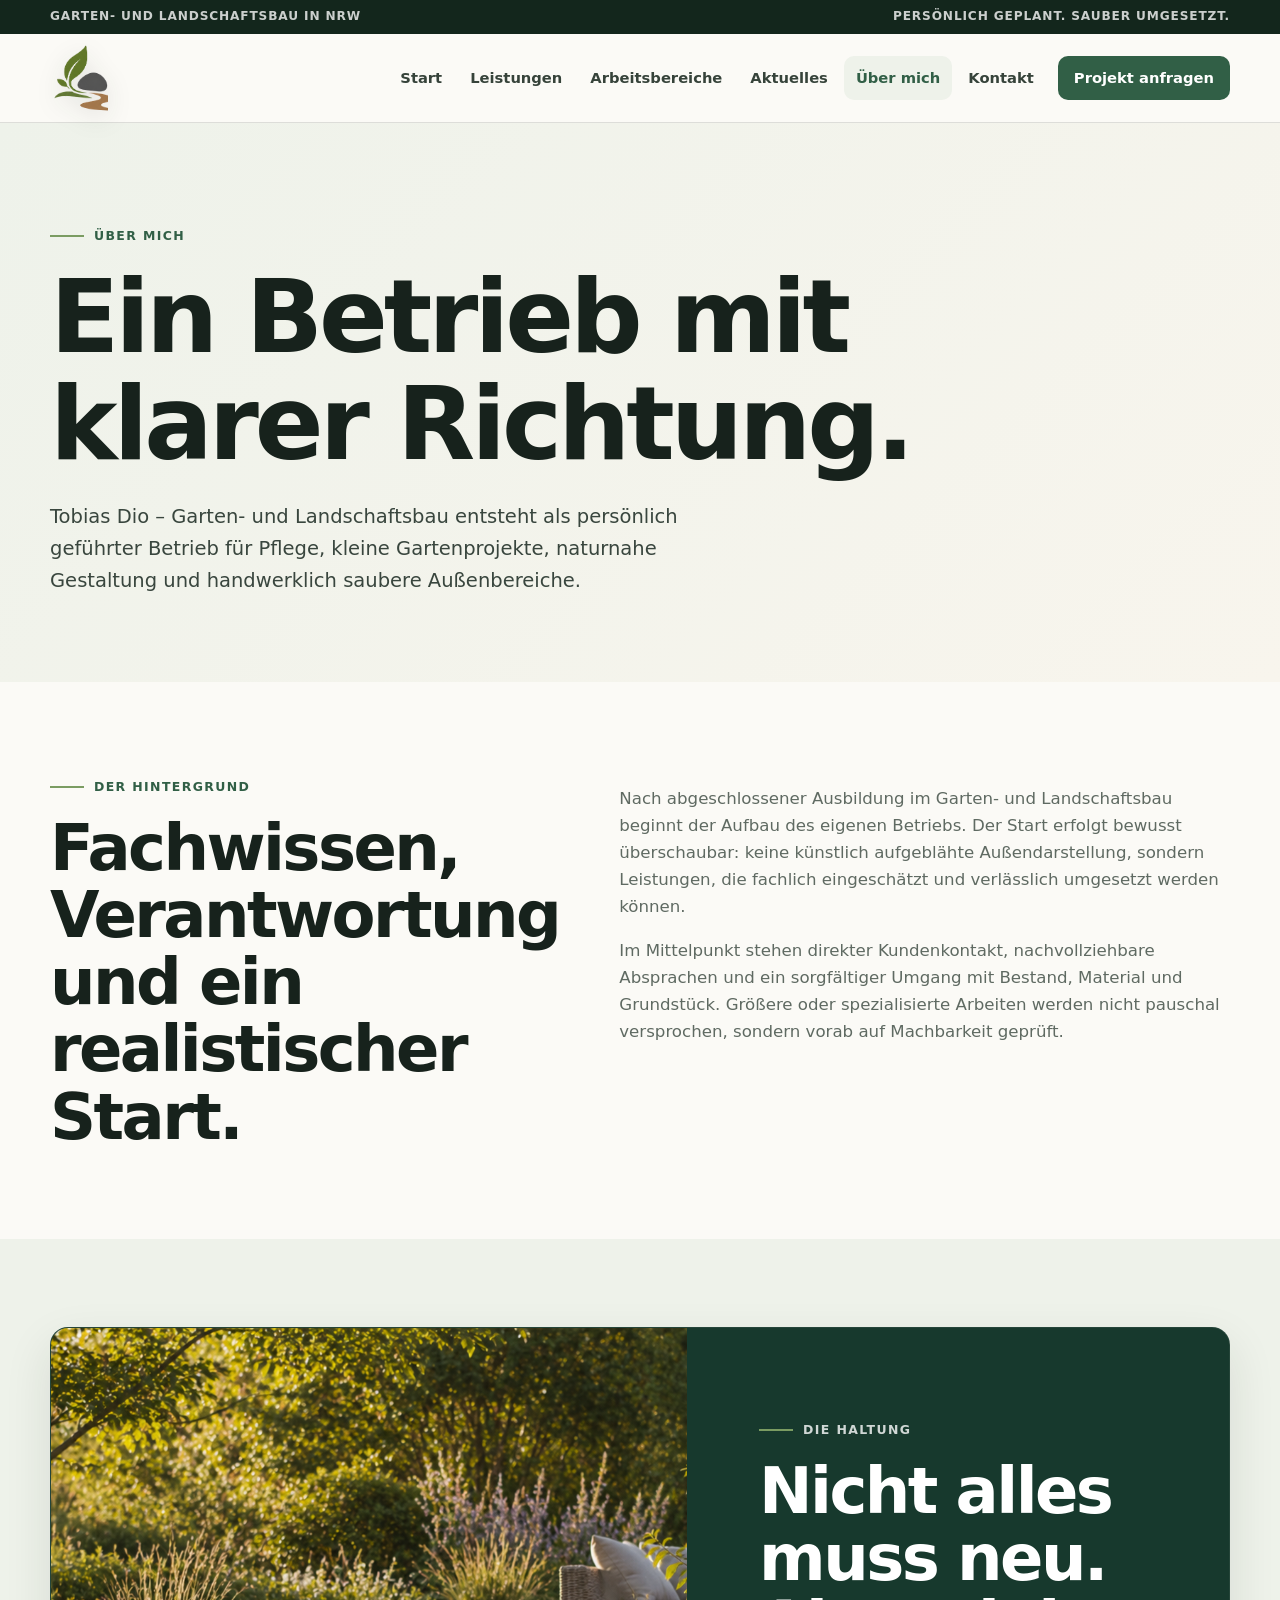
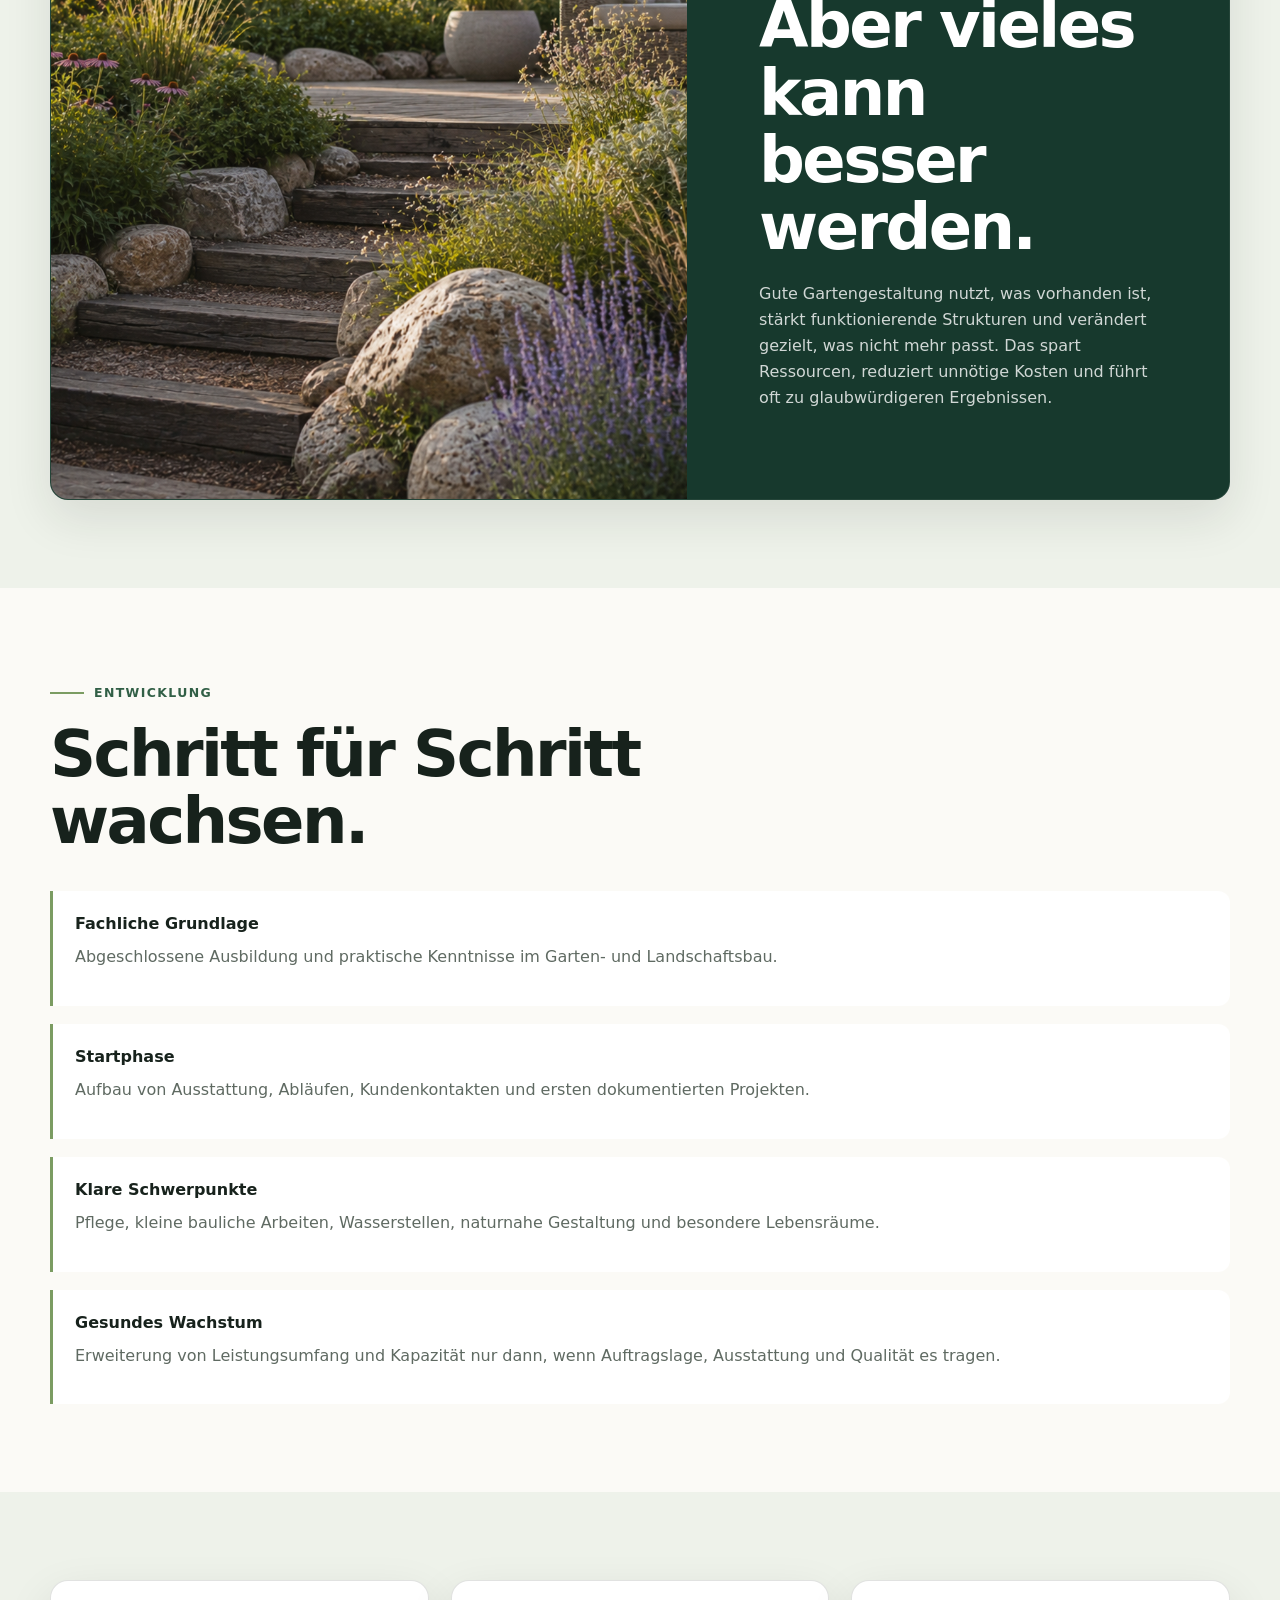
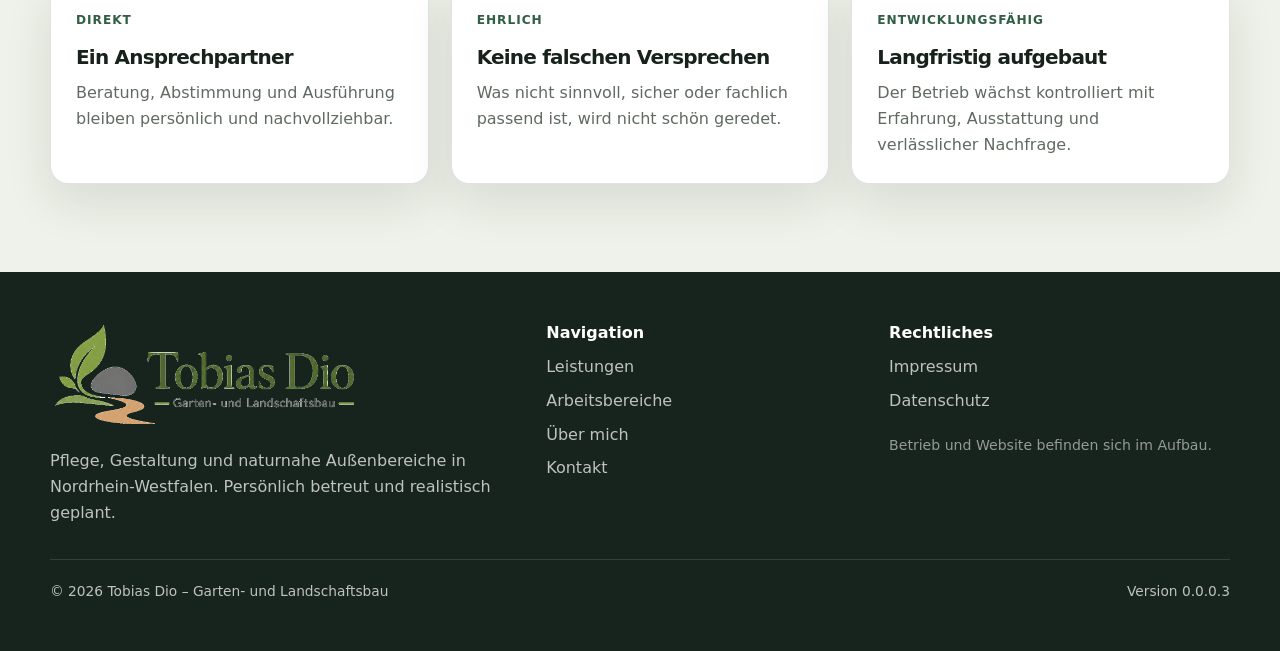
==== commit b2b7bf37: "v0.0.0.3" ====
--- a/about.html
+++ b/about.html
@@ -1,8 +1,10 @@
-<!doctype html><html lang="de"><head><meta charset="utf-8"><meta name="viewport" content="width=device-width,initial-scale=1"><title>Über mich | Tobias Dio Garten- und Landschaftsbau</title><meta name="description" content="Über Tobias Dio und den Aufbau eines persönlichen Garten- und Landschaftsbaubetriebs in NRW."><link rel="icon" type="image/png" href="assets/favicon-64.png"><link rel="stylesheet" href="styles.css"></head><body>
-<header class="site-header"><div class="nav-wrap"><a class="brand" href="index.html" aria-label="Tobias Dio – Garten- und Landschaftsbau, Startseite"><img class="brand-logo" src="assets/logo-tobias-dio.png" alt="Tobias Dio – Garten- und Landschaftsbau"></a><button class="nav-toggle" type="button" aria-label="Menü öffnen" aria-expanded="false" data-nav-toggle>☰</button><nav class="nav-links" data-nav-links><a href="index.html">Start</a><a href="angebote.html">Leistungen</a><a href="portfolio.html">Arbeitsbereiche</a><a href="aktuelles.html">Aktuelles</a><a class="active" href="about.html">Über mich</a><a href="kontakt.html">Kontakt</a></nav></div></header>
+<!-- Tobias Dio Website | Version 0.0.0.3 -->
+<!doctype html><html lang="de"><head><meta charset="utf-8"><meta name="viewport" content="width=device-width,initial-scale=1"><meta name="site-version" content="0.0.0.3"><title>Über mich | Tobias Dio Garten- und Landschaftsbau</title><meta name="description" content="Über Tobias Dio und den Aufbau eines persönlichen Garten- und Landschaftsbaubetriebs in NRW."><link rel="icon" type="image/png" href="assets/favicon-64.png"><link rel="stylesheet" href="styles.css"></head><body>
+<div class="topbar"><div class="topbar-inner"><span>Garten- und Landschaftsbau in NRW</span><span>Persönlich geplant. Sauber umgesetzt.</span></div></div>
+<header class="site-header"><div class="nav-wrap"><a class="brand brand-mark" href="index.html" aria-label="Tobias Dio – Garten- und Landschaftsbau, Startseite"><img class="brand-logo mark-only" src="assets/logo-mark.png" alt="Logo von Tobias Dio – Garten- und Landschaftsbau"></a><button class="nav-toggle" type="button" aria-label="Menü öffnen" aria-expanded="false" data-nav-toggle>☰</button><nav class="nav-links" data-nav-links><a href="index.html">Start</a><a href="angebote.html">Leistungen</a><a href="portfolio.html">Arbeitsbereiche</a><a href="aktuelles.html">Aktuelles</a><a class="active" href="about.html">Über mich</a><a href="kontakt.html">Kontakt</a><a class="nav-cta" href="kontakt.html">Projekt anfragen</a></nav></div></header>
 <main><section class="page-hero"><div class="wrap"><p class="eyebrow">Über mich</p><h1>Ein Betrieb mit klarer Richtung.</h1><p class="lead">Tobias Dio – Garten- und Landschaftsbau entsteht als persönlich geführter Betrieb für Pflege, kleine Gartenprojekte, naturnahe Gestaltung und handwerklich saubere Außenbereiche.</p></div></section>
 <section class="section"><div class="wrap intro"><div><p class="eyebrow">Der Hintergrund</p><h2>Fachwissen, Verantwortung und ein realistischer Start.</h2></div><div><p class="copy">Nach abgeschlossener Ausbildung im Garten- und Landschaftsbau beginnt der Aufbau des eigenen Betriebs. Der Start erfolgt bewusst überschaubar: keine künstlich aufgeblähte Außendarstellung, sondern Leistungen, die fachlich eingeschätzt und verlässlich umgesetzt werden können.</p><p class="copy">Im Mittelpunkt stehen direkter Kundenkontakt, nachvollziehbare Absprachen und ein sorgfältiger Umgang mit Bestand, Material und Grundstück. Größere oder spezialisierte Arbeiten werden nicht pauschal versprochen, sondern vorab auf Machbarkeit geprüft.</p></div></div></section>
 <section class="section alt"><div class="wrap feature-band"><div class="visual" style="background-image:url('assets/images/gartengestaltung-2.png')"></div><div class="text"><p class="eyebrow">Die Haltung</p><h2>Nicht alles muss neu. Aber vieles kann besser werden.</h2><p>Gute Gartengestaltung nutzt, was vorhanden ist, stärkt funktionierende Strukturen und verändert gezielt, was nicht mehr passt. Das spart Ressourcen, reduziert unnötige Kosten und führt oft zu glaubwürdigeren Ergebnissen.</p></div></div></section>
 <section class="section"><div class="wrap"><p class="eyebrow">Entwicklung</p><h2>Schritt für Schritt wachsen.</h2><div class="timeline" style="margin-top:36px"><div class="timeline-item"><strong>Fachliche Grundlage</strong><p>Abgeschlossene Ausbildung und praktische Kenntnisse im Garten- und Landschaftsbau.</p></div><div class="timeline-item"><strong>Startphase</strong><p>Aufbau von Ausstattung, Abläufen, Kundenkontakten und ersten dokumentierten Projekten.</p></div><div class="timeline-item"><strong>Klare Schwerpunkte</strong><p>Pflege, kleine bauliche Arbeiten, Wasserstellen, naturnahe Gestaltung und besondere Lebensräume.</p></div><div class="timeline-item"><strong>Gesundes Wachstum</strong><p>Erweiterung von Leistungsumfang und Kapazität nur dann, wenn Auftragslage, Ausstattung und Qualität es tragen.</p></div></div></div></section>
 <section class="section alt"><div class="wrap grid three"><article class="card"><div class="card-body"><span class="tag">Direkt</span><h3>Ein Ansprechpartner</h3><p>Beratung, Abstimmung und Ausführung bleiben persönlich und nachvollziehbar.</p></div></article><article class="card"><div class="card-body"><span class="tag">Ehrlich</span><h3>Keine falschen Versprechen</h3><p>Was nicht sinnvoll, sicher oder fachlich passend ist, wird nicht schön geredet.</p></div></article><article class="card"><div class="card-body"><span class="tag">Entwicklungsfähig</span><h3>Langfristig aufgebaut</h3><p>Der Betrieb wächst kontrolliert mit Erfahrung, Ausstattung und verlässlicher Nachfrage.</p></div></article></div></section></main>
-<footer class="site-footer"><div class="wrap"><div class="footer-grid"><div><strong>Tobias Dio</strong>Garten- und Landschaftsbau in NRW.</div><div><strong>Navigation</strong><div class="footer-links"><a href="angebote.html">Leistungen</a><a href="portfolio.html">Arbeitsbereiche</a><a href="kontakt.html">Kontakt</a></div></div><div><strong>Status</strong><span class="legal-placeholder">Betrieb im Aufbau. Angaben werden vor Aufnahme des vollständigen Geschäftsbetriebs ergänzt.</span></div></div><div class="footer-bottom">© 2026 Tobias Dio – Garten- und Landschaftsbau</div></div></footer><script src="script.js"></script></body></html>
+<footer class="site-footer"><div class="wrap"><div class="footer-grid"><div class="footer-brand"><img class="footer-logo" src="assets/logo-tobias-dio.png" alt="Tobias Dio – Garten- und Landschaftsbau"><p>Pflege, Gestaltung und naturnahe Außenbereiche in Nordrhein-Westfalen. Persönlich betreut und realistisch geplant.</p></div><div><strong>Navigation</strong><div class="footer-links"><a href="angebote.html">Leistungen</a><a href="portfolio.html">Arbeitsbereiche</a><a href="about.html">Über mich</a><a href="kontakt.html">Kontakt</a></div></div><div><strong>Rechtliches</strong><div class="footer-links"><a href="impressum.html">Impressum</a><a href="datenschutz.html">Datenschutz</a></div><p class="footer-status">Betrieb und Website befinden sich im Aufbau.</p></div></div><div class="footer-bottom"><span>© 2026 Tobias Dio – Garten- und Landschaftsbau</span><span>Version 0.0.0.3</span></div></div></footer><script src="script.js"></script></body></html>
--- a/styles.css
+++ b/styles.css
@@ -1,3 +1,4 @@
+
 :root {
   --ink: #17221c;
   --muted: #5f6a62;
@@ -10,8 +11,199 @@
   --clay: #a97650;
   --line: rgba(23,34,28,.13);
   --shadow: 0 18px 48px rgba(25,40,31,.11);
+  --shadow-soft: 0 10px 30px rgba(25,40,31,.08);
   --radius: 18px;
 }
-*{box-sizing:border-box} html{scroll-behavior:smooth} body{margin:0;color:var(--ink);background:var(--paper);font-family:Inter,ui-sans-serif,system-ui,-apple-system,BlinkMacSystemFont,"Segoe UI",sans-serif;line-height:1.62} img{display:block;max-width:100%} a{color:inherit;text-decoration:none} button,input,textarea,select{font:inherit}.wrap{width:min(1180px,calc(100% - 36px));margin:auto}.section{padding:88px 0}.section.alt{background:var(--field)}.section.compact{padding:58px 0}.eyebrow{display:inline-flex;align-items:center;gap:10px;margin:0 0 18px;color:var(--moss);font-size:.78rem;font-weight:900;letter-spacing:.11em;text-transform:uppercase}.eyebrow:before{content:"";width:34px;height:2px;background:var(--leaf)}h1,h2,h3{margin:0;line-height:1.08;letter-spacing:-.035em}h1{font-size:clamp(3rem,8vw,6.6rem);max-width:11ch}h2{font-size:clamp(2.15rem,5vw,4.15rem);max-width:14ch}h3{font-size:1.25rem}.lead{max-width:680px;margin-top:24px;color:#39463e;font-size:clamp(1.06rem,2vw,1.26rem)}.copy{color:var(--muted);font-size:1.04rem}.copy+.copy{margin-top:16px}.site-header{position:sticky;top:0;z-index:20;background:rgba(251,250,246,.91);border-bottom:1px solid var(--line);backdrop-filter:blur(16px)}.nav-wrap{width:min(1180px,calc(100% - 36px));min-height:80px;margin:auto;display:flex;align-items:center;justify-content:space-between;gap:24px}.brand{display:flex;align-items:center;flex:0 0 auto}.brand-logo{display:block;width:clamp(210px,19vw,300px);height:auto;max-height:62px;object-fit:contain;object-position:left center}.nav-links{display:flex;align-items:center;gap:4px}.nav-links a{padding:10px 12px;border-radius:10px;color:#36433a;font-size:.92rem;font-weight:800}.nav-links a:hover,.nav-links a.active{background:var(--field);color:var(--moss)}.nav-toggle{display:none;width:44px;height:44px;border:1px solid var(--line);border-radius:10px;background:#fff;color:var(--ink);font-size:1.25rem}.hero{min-height:calc(100vh - 80px);display:grid;align-items:center;padding:72px 0;background:linear-gradient(90deg,rgba(251,250,246,.98) 0%,rgba(251,250,246,.90) 47%,rgba(251,250,246,.20) 100%),url('assets/images/gartengestaltung-1.png') center/cover no-repeat}.hero-grid{width:min(1180px,calc(100% - 36px));margin:auto;display:grid;grid-template-columns:minmax(0,680px) 1fr;gap:48px;align-items:center}.hero h1{max-width:10.5ch}.hero-note{align-self:end;justify-self:end;max-width:330px;padding:18px 20px;border-left:4px solid var(--clay);border-radius:0 12px 12px 0;background:rgba(251,250,246,.84);color:#2f3c34;box-shadow:var(--shadow)}.actions{display:flex;flex-wrap:wrap;gap:12px;margin-top:34px}.button{display:inline-flex;align-items:center;justify-content:center;min-height:48px;padding:12px 19px;border:1px solid transparent;border-radius:10px;background:var(--moss);color:#fff;font-weight:900}.button:hover{background:var(--moss-dark)}.button.secondary{border-color:var(--line);background:rgba(255,255,255,.83);color:var(--ink)}.button.secondary:hover{background:#fff}.trust-strip{display:grid;grid-template-columns:repeat(4,1fr);gap:1px;border:1px solid var(--line);border-radius:var(--radius);overflow:hidden;background:var(--line)}.trust-item{padding:24px;background:#fff}.trust-item strong{display:block;font-size:1rem}.trust-item span{display:block;margin-top:5px;color:var(--muted);font-size:.9rem}.intro{display:grid;grid-template-columns:.9fr 1.1fr;gap:60px;align-items:start}.grid{display:grid;gap:22px}.grid.three{grid-template-columns:repeat(3,minmax(0,1fr))}.grid.two{grid-template-columns:repeat(2,minmax(0,1fr))}.card{overflow:hidden;border:1px solid var(--line);border-radius:var(--radius);background:#fff;box-shadow:var(--shadow)}.card-body{padding:25px}.card-image{aspect-ratio:16/10;object-fit:cover;width:100%}.tag{display:inline-block;margin-bottom:16px;color:var(--moss);font-size:.76rem;font-weight:900;letter-spacing:.08em;text-transform:uppercase}.card p{margin:12px 0 0;color:var(--muted)}.service-link{display:inline-flex;margin-top:18px;color:var(--moss);font-weight:900}.service-link:after{content:"→";margin-left:8px}.feature-band{display:grid;grid-template-columns:1.08fr .92fr;min-height:500px;overflow:hidden;border-radius:var(--radius);background:#17392d;color:#fff;box-shadow:var(--shadow)}.feature-band .visual{min-height:360px;background:center/cover no-repeat}.feature-band .text{padding:clamp(34px,6vw,72px)}.feature-band .text p{margin-top:20px;color:rgba(255,255,255,.8)}.feature-band h2{max-width:12ch}.feature-band .button{background:#fff;color:var(--moss-dark)}.process{display:grid;grid-template-columns:repeat(4,1fr);gap:22px;counter-reset:step}.process-item{position:relative;padding:28px;border-top:3px solid var(--leaf);background:#fff;border-radius:0 0 var(--radius) var(--radius);box-shadow:var(--shadow)}.process-item:before{counter-increment:step;content:"0" counter(step);display:block;margin-bottom:18px;color:var(--clay);font-size:.82rem;font-weight:900}.process-item p{margin-top:10px;color:var(--muted)}.page-hero{padding:96px 0 66px;background:linear-gradient(135deg,var(--field),#f8f5ed)}.page-hero h1{max-width:13ch}.service-detail{display:grid;grid-template-columns:1fr 1fr;gap:38px;align-items:center;padding:30px 0}.service-detail:nth-child(even) .service-media{order:2}.service-media img{width:100%;aspect-ratio:4/3;object-fit:cover;border-radius:var(--radius);box-shadow:var(--shadow)}.service-copy ul{margin:22px 0 0;padding:0;list-style:none;display:grid;gap:10px}.service-copy li{position:relative;padding-left:24px;color:var(--muted)}.service-copy li:before{content:"";position:absolute;left:0;top:.68em;width:8px;height:8px;border-radius:50%;background:var(--leaf)}.portfolio-grid{display:grid;grid-template-columns:repeat(12,1fr);gap:20px}.portfolio-item{position:relative;min-height:330px;overflow:hidden;border-radius:var(--radius);box-shadow:var(--shadow)}.portfolio-item:nth-child(1),.portfolio-item:nth-child(4){grid-column:span 7}.portfolio-item:nth-child(2),.portfolio-item:nth-child(3){grid-column:span 5}.portfolio-item:nth-child(n+5){grid-column:span 6}.portfolio-item img{width:100%;height:100%;object-fit:cover}.portfolio-overlay{position:absolute;inset:auto 0 0;padding:50px 24px 24px;background:linear-gradient(transparent,rgba(10,22,15,.78));color:#fff}.portfolio-overlay p{margin-top:6px;color:rgba(255,255,255,.78)}.timeline{display:grid;gap:18px}.timeline-item{padding:20px 22px;border-left:3px solid var(--leaf);background:#fff;border-radius:0 12px 12px 0}.timeline-item p{margin-top:7px;color:var(--muted)}.contact-box{display:grid;grid-template-columns:.9fr 1.1fr;gap:28px;align-items:start}.contact-card,.form-card{padding:30px}.list{display:grid;gap:13px;margin:22px 0 0;padding:0;list-style:none}.list li{padding-top:13px;border-top:1px solid var(--line);color:var(--muted)}form{display:grid;gap:15px}label{display:grid;gap:7px;color:#36443a;font-weight:800}input,textarea,select{width:100%;padding:13px 14px;border:1px solid var(--line);border-radius:10px;background:#fff;color:var(--ink)}textarea{min-height:150px;resize:vertical}.notice{padding:18px;border-left:4px solid var(--clay);background:#fff8ef;color:#5b4937;border-radius:0 10px 10px 0}.site-footer{padding:48px 0;background:#17241e;color:rgba(255,255,255,.72)}.footer-grid{display:grid;grid-template-columns:1.3fr 1fr 1fr;gap:36px}.footer-grid strong{display:block;margin-bottom:8px;color:#fff}.footer-links{display:grid;gap:8px}.footer-links a:hover{color:#fff}.footer-bottom{margin-top:34px;padding-top:20px;border-top:1px solid rgba(255,255,255,.12);font-size:.86rem}.legal-placeholder{color:rgba(255,255,255,.54)}
-@media(max-width:920px){.nav-toggle{display:grid;place-items:center}.nav-links{position:absolute;left:18px;right:18px;top:78px;display:none;flex-direction:column;align-items:stretch;padding:10px;border:1px solid var(--line);border-radius:12px;background:#fff;box-shadow:var(--shadow)}.nav-links.open{display:flex}.hero{min-height:auto;background:linear-gradient(180deg,rgba(251,250,246,.97),rgba(251,250,246,.83)),url('assets/images/gartengestaltung-1.png') center/cover}.hero-grid,.intro,.feature-band,.contact-box,.service-detail,.grid.three,.grid.two{grid-template-columns:1fr}.hero-note{justify-self:start}.trust-strip,.process{grid-template-columns:repeat(2,1fr)}.service-detail:nth-child(even) .service-media{order:initial}.footer-grid{grid-template-columns:1fr 1fr}.portfolio-item,.portfolio-item:nth-child(n){grid-column:span 12}.feature-band .visual{min-height:300px}}
-@media(max-width:600px){.section{padding:68px 0}.wrap,.nav-wrap,.hero-grid{width:min(100% - 24px,1180px)}.brand-logo{width:190px;max-height:54px}.trust-strip,.process,.footer-grid{grid-template-columns:1fr}h1{font-size:clamp(2.65rem,15vw,4.5rem)}.hero{padding:56px 0}.page-hero{padding:70px 0 48px}.card-body,.contact-card,.form-card{padding:22px}.portfolio-item{min-height:280px}}
+*{box-sizing:border-box}
+html{scroll-behavior:smooth}
+body{margin:0;color:var(--ink);background:var(--paper);font-family:Inter,ui-sans-serif,system-ui,-apple-system,BlinkMacSystemFont,"Segoe UI",sans-serif;line-height:1.62}
+img{display:block;max-width:100%}
+a{color:inherit;text-decoration:none}
+button,input,textarea,select{font:inherit}
+.wrap{width:min(1180px,calc(100% - 36px));margin:auto}
+.section{padding:88px 0}
+.section.alt{background:var(--field)}
+.section.compact{padding:58px 0}
+.eyebrow{display:inline-flex;align-items:center;gap:10px;margin:0 0 18px;color:var(--moss);font-size:.78rem;font-weight:900;letter-spacing:.11em;text-transform:uppercase}
+.eyebrow:before{content:"";width:34px;height:2px;background:var(--leaf)}
+h1,h2,h3{margin:0;line-height:1.05;letter-spacing:-.04em}
+h1{font-size:clamp(3rem,8vw,6.35rem);max-width:9ch}
+h2{font-size:clamp(2.1rem,5vw,4rem);max-width:14ch}
+h3{font-size:1.25rem}
+.lead{max-width:680px;margin-top:24px;color:#39463e;font-size:clamp(1.06rem,2vw,1.22rem)}
+.copy{color:var(--muted);font-size:1.04rem}
+.copy+.copy{margin-top:16px}
+.site-header{position:sticky;top:0;z-index:20;background:rgba(251,250,246,.88);border-bottom:1px solid var(--line);backdrop-filter:blur(16px)}
+.nav-wrap{width:min(1180px,calc(100% - 36px));min-height:86px;margin:auto;display:flex;align-items:center;justify-content:space-between;gap:24px}
+.brand{display:flex;align-items:center;flex:0 0 auto}
+.brand-logo{display:block;height:auto;object-fit:contain;object-position:left center}
+.brand-logo.mark-only{width:56px;max-height:none}
+.nav-links{display:flex;align-items:center;gap:4px}
+.nav-links a{padding:10px 12px;border-radius:10px;color:#36433a;font-size:.92rem;font-weight:800}
+.nav-links a:hover,.nav-links a.active{background:var(--field);color:var(--moss)}
+.nav-toggle{display:none;width:44px;height:44px;border:1px solid var(--line);border-radius:10px;background:#fff;color:var(--ink);font-size:1.25rem}
+.hero{position:relative;min-height:calc(100vh - 86px);display:grid;align-items:center;padding:56px 0 72px;background:linear-gradient(92deg,rgba(251,250,246,.92) 0%,rgba(251,250,246,.82) 44%,rgba(251,250,246,.28) 100%),url('assets/images/gartengestaltung-1.png') center/cover no-repeat}
+.hero-grid{width:min(1180px,calc(100% - 36px));margin:auto;display:grid;grid-template-columns:minmax(0,1.02fr) minmax(320px,.98fr);gap:34px;align-items:stretch}
+.hero-copy{padding:clamp(22px,2.2vw,30px);background:rgba(251,250,246,.62);border:1px solid rgba(255,255,255,.55);border-radius:30px;box-shadow:var(--shadow-soft);backdrop-filter:blur(6px)}
+.hero-logo{width:min(100%,560px);margin:0 0 18px}
+.hero h1{max-width:8.5ch}
+.hero-highlights{display:grid;grid-template-columns:repeat(3,minmax(0,1fr));gap:14px;margin-top:28px}
+.hero-highlights div{padding:16px 16px 14px;border:1px solid var(--line);border-radius:16px;background:rgba(255,255,255,.72)}
+.hero-highlights strong{display:block;font-size:.96rem;line-height:1.25}
+.hero-highlights span{display:block;margin-top:6px;color:var(--muted);font-size:.9rem;line-height:1.45}
+.hero-aside{display:grid;grid-template-rows:1fr auto;gap:18px}
+.hero-aside-image{position:relative;min-height:420px;overflow:hidden;border-radius:28px;box-shadow:var(--shadow)}
+.hero-aside-image img{width:100%;height:100%;object-fit:cover}
+.hero-badge{position:absolute;left:18px;right:18px;bottom:18px;padding:18px 18px 16px;border-radius:18px;background:rgba(23,34,28,.74);backdrop-filter:blur(10px);color:rgba(255,255,255,.92)}
+.hero-badge strong{display:block;font-size:1rem;color:#fff}
+.hero-badge span{display:block;margin-top:6px;font-size:.92rem;line-height:1.5}
+.hero-panel{padding:24px;border:1px solid rgba(49,95,70,.16);border-radius:22px;background:rgba(255,255,255,.88);box-shadow:var(--shadow-soft)}
+.hero-panel h3{margin-top:4px;max-width:14ch}
+.hero-list{margin:18px 0 0;padding:0;list-style:none;display:grid;gap:10px}
+.hero-list li{position:relative;padding-left:24px;color:#2f3b34}
+.hero-list li:before{content:"";position:absolute;left:0;top:.72em;width:8px;height:8px;border-radius:50%;background:var(--leaf)}
+.actions{display:flex;flex-wrap:wrap;gap:12px;margin-top:34px}
+.button{display:inline-flex;align-items:center;justify-content:center;min-height:48px;padding:12px 19px;border:1px solid transparent;border-radius:10px;background:var(--moss);color:#fff;font-weight:900}
+.button:hover{background:var(--moss-dark)}
+.button.secondary{border-color:var(--line);background:rgba(255,255,255,.88);color:var(--ink)}
+.button.secondary:hover{background:#fff}
+.trust-strip{display:grid;grid-template-columns:repeat(4,1fr);gap:1px;border:1px solid var(--line);border-radius:var(--radius);overflow:hidden;background:var(--line)}
+.trust-item{padding:24px;background:#fff}
+.trust-item strong{display:block;font-size:1rem}
+.trust-item span{display:block;margin-top:5px;color:var(--muted);font-size:.9rem}
+.intro{display:grid;grid-template-columns:.9fr 1.1fr;gap:60px;align-items:start}
+.grid{display:grid;gap:22px}
+.grid.three{grid-template-columns:repeat(3,minmax(0,1fr))}
+.grid.two{grid-template-columns:repeat(2,minmax(0,1fr))}
+.card{overflow:hidden;border:1px solid var(--line);border-radius:var(--radius);background:#fff;box-shadow:var(--shadow)}
+.card-body{padding:25px}
+.card-image{aspect-ratio:16/10;object-fit:cover;width:100%}
+.tag{display:inline-block;margin-bottom:16px;color:var(--moss);font-size:.76rem;font-weight:900;letter-spacing:.08em;text-transform:uppercase}
+.card p{margin:12px 0 0;color:var(--muted)}
+.service-link{display:inline-flex;margin-top:18px;color:var(--moss);font-weight:900}
+.service-link:after{content:"→";margin-left:8px}
+.feature-band{display:grid;grid-template-columns:1.08fr .92fr;min-height:500px;overflow:hidden;border-radius:var(--radius);background:#17392d;color:#fff;box-shadow:var(--shadow)}
+.feature-band .visual{min-height:360px;background:center/cover no-repeat}
+.feature-band .text{padding:clamp(34px,6vw,72px)}
+.feature-band .text p{margin-top:20px;color:rgba(255,255,255,.8)}
+.feature-band h2{max-width:12ch}
+.feature-band .button{background:#fff;color:var(--moss-dark)}
+.feature-band-light{background:#2a4736}
+.split-highlight{display:grid;grid-template-columns:.96fr 1.04fr;gap:30px;align-items:center}
+.split-copy{padding-right:10px}
+.mini-points{display:grid;gap:14px;margin-top:26px}
+.mini-points div{padding:16px 18px;border:1px solid var(--line);border-radius:16px;background:#fff;box-shadow:var(--shadow-soft)}
+.mini-points strong{display:block}
+.mini-points span{display:block;margin-top:6px;color:var(--muted);font-size:.95rem}
+.split-image-card{overflow:hidden;border-radius:26px;box-shadow:var(--shadow)}
+.split-image-card img{width:100%;height:100%;min-height:440px;object-fit:cover}
+.process{display:grid;grid-template-columns:repeat(4,1fr);gap:22px;counter-reset:step}
+.process-item{position:relative;padding:28px;border-top:3px solid var(--leaf);background:#fff;border-radius:0 0 var(--radius) var(--radius);box-shadow:var(--shadow)}
+.process-item:before{counter-increment:step;content:"0" counter(step);display:block;margin-bottom:18px;color:var(--clay);font-size:.82rem;font-weight:900}
+.process-item p{margin-top:10px;color:var(--muted)}
+.page-hero{padding:96px 0 66px;background:linear-gradient(135deg,var(--field),#f8f5ed)}
+.page-hero h1{max-width:13ch}
+.service-detail{display:grid;grid-template-columns:1fr 1fr;gap:38px;align-items:center;padding:30px 0}
+.service-detail:nth-child(even) .service-media{order:2}
+.service-media img{width:100%;aspect-ratio:4/3;object-fit:cover;border-radius:var(--radius);box-shadow:var(--shadow)}
+.service-copy ul{margin:22px 0 0;padding:0;list-style:none;display:grid;gap:10px}
+.service-copy li{position:relative;padding-left:24px;color:var(--muted)}
+.service-copy li:before{content:"";position:absolute;left:0;top:.68em;width:8px;height:8px;border-radius:50%;background:var(--leaf)}
+.portfolio-grid{display:grid;grid-template-columns:repeat(12,1fr);gap:20px}
+.portfolio-item{position:relative;min-height:330px;overflow:hidden;border-radius:var(--radius);box-shadow:var(--shadow)}
+.portfolio-item:nth-child(1),.portfolio-item:nth-child(4){grid-column:span 7}
+.portfolio-item:nth-child(2),.portfolio-item:nth-child(3){grid-column:span 5}
+.portfolio-item:nth-child(n+5){grid-column:span 6}
+.portfolio-item img{width:100%;height:100%;object-fit:cover}
+.portfolio-overlay{position:absolute;inset:auto 0 0;padding:50px 24px 24px;background:linear-gradient(transparent,rgba(10,22,15,.78));color:#fff}
+.portfolio-overlay p{margin-top:6px;color:rgba(255,255,255,.78)}
+.timeline{display:grid;gap:18px}
+.timeline-item{padding:20px 22px;border-left:3px solid var(--leaf);background:#fff;border-radius:0 12px 12px 0}
+.timeline-item p{margin-top:7px;color:var(--muted)}
+.contact-box{display:grid;grid-template-columns:.9fr 1.1fr;gap:28px;align-items:start}
+.contact-card,.form-card{padding:30px}
+.list{display:grid;gap:13px;margin:22px 0 0;padding:0;list-style:none}
+.list li{padding-top:13px;border-top:1px solid var(--line);color:var(--muted)}
+form{display:grid;gap:15px}
+label{display:grid;gap:7px;color:#36443a;font-weight:800}
+input,textarea,select{width:100%;padding:13px 14px;border:1px solid var(--line);border-radius:10px;background:#fff;color:var(--ink)}
+textarea{min-height:150px;resize:vertical}
+.notice{padding:18px;border-left:4px solid var(--clay);background:#fff8ef;color:#5b4937;border-radius:0 10px 10px 0}
+.site-footer{padding:48px 0;background:#17241e;color:rgba(255,255,255,.72)}
+.footer-grid{display:grid;grid-template-columns:1.35fr .9fr 1fr;gap:36px;align-items:start}
+.footer-brand{display:flex;align-items:flex-start;gap:18px}
+.footer-logo{width:min(100%,260px);height:auto;flex:0 0 auto}
+.footer-brand p{margin:0;color:rgba(255,255,255,.72)}
+.footer-grid strong{display:block;margin-bottom:8px;color:#fff}
+.footer-links{display:grid;gap:8px}
+.footer-links a:hover{color:#fff}
+.footer-bottom{margin-top:34px;padding-top:20px;border-top:1px solid rgba(255,255,255,.12);font-size:.86rem}
+.legal-placeholder{color:rgba(255,255,255,.54)}
+@media(max-width:920px){
+  .nav-toggle{display:grid;place-items:center}
+  .nav-links{position:absolute;left:18px;right:18px;top:78px;display:none;flex-direction:column;align-items:stretch;padding:10px;border:1px solid var(--line);border-radius:12px;background:#fff;box-shadow:var(--shadow)}
+  .nav-links.open{display:flex}
+  .hero{min-height:auto;padding:42px 0 58px;background:linear-gradient(180deg,rgba(251,250,246,.94),rgba(251,250,246,.80)),url('assets/images/gartengestaltung-1.png') center/cover}
+  .hero-grid,.intro,.feature-band,.contact-box,.service-detail,.grid.three,.grid.two,.split-highlight{grid-template-columns:1fr}
+  .hero-highlights{grid-template-columns:1fr}
+  .hero-aside{grid-template-rows:auto auto}
+  .hero-aside-image{min-height:320px}
+  .trust-strip,.process{grid-template-columns:repeat(2,1fr)}
+  .service-detail:nth-child(even) .service-media{order:initial}
+  .footer-grid{grid-template-columns:1fr 1fr}
+  .portfolio-item,.portfolio-item:nth-child(n){grid-column:span 12}
+  .feature-band .visual{min-height:300px}
+}
+@media(max-width:600px){
+  .section{padding:68px 0}
+  .wrap,.nav-wrap,.hero-grid{width:min(100% - 24px,1180px)}
+  .brand-logo.mark-only{width:50px}
+  .hero-logo{width:min(100%,360px)}
+  .hero-copy{padding:18px}
+  .hero h1{font-size:clamp(2.65rem,15vw,4.5rem)}
+  .hero-badge{position:static;margin:12px}
+  .hero-aside-image{min-height:280px}
+  .trust-strip,.process,.footer-grid{grid-template-columns:1fr}
+  .page-hero{padding:70px 0 48px}
+  .card-body,.contact-card,.form-card{padding:22px}
+  .portfolio-item{min-height:280px}
+  .footer-brand{flex-direction:column}
+  .footer-logo{width:220px}
+}
+
+/* Version 0.0.0.3 – visuelle Verfeinerung */
+.topbar{background:#13261c;color:rgba(255,255,255,.78);font-size:.76rem;font-weight:800;letter-spacing:.07em;text-transform:uppercase}
+.topbar-inner{width:min(1180px,calc(100% - 36px));min-height:34px;margin:auto;display:flex;align-items:center;justify-content:space-between;gap:20px}
+.site-header{top:34px;background:rgba(251,250,246,.95)}
+.nav-wrap{min-height:88px}
+.brand-logo.mark-only{width:62px;filter:drop-shadow(0 7px 12px rgba(23,34,28,.12))}
+.nav-links .nav-cta{margin-left:8px;background:var(--moss);color:#fff;padding-inline:16px}
+.nav-links .nav-cta:hover{background:var(--moss-dark);color:#fff}
+.hero{min-height:calc(100vh - 122px);background-position:center}
+.hero-copy{background:rgba(251,250,246,.86);border-color:rgba(255,255,255,.82);box-shadow:0 28px 70px rgba(20,39,28,.18)}
+.hero-logo{filter:drop-shadow(0 7px 15px rgba(23,34,28,.09))}
+.hero-panel{border-top:4px solid var(--moss)}
+.card{transition:transform .22s ease,box-shadow .22s ease}
+.card:hover{transform:translateY(-5px);box-shadow:0 26px 58px rgba(25,40,31,.15)}
+.card-image{transition:transform .45s ease}
+.card:hover .card-image{transform:scale(1.025)}
+.button{box-shadow:0 10px 24px rgba(35,69,53,.18);transition:transform .18s ease,background .18s ease}
+.button:hover{transform:translateY(-1px)}
+.feature-band{border:1px solid rgba(255,255,255,.06)}
+.footer-brand{display:block}
+.footer-logo{width:min(100%,310px);margin-bottom:18px;filter:brightness(1.35) saturate(.85)}
+.footer-status{margin-top:20px;color:rgba(255,255,255,.54);font-size:.88rem}
+.footer-bottom{display:flex;justify-content:space-between;gap:20px}
+.legal-hero h1{max-width:none}
+.legal-layout,.legal-content{display:grid;grid-template-columns:minmax(0,1fr) 340px;gap:34px;align-items:start}
+.legal-card{padding:clamp(26px,4vw,48px);border:1px solid var(--line);border-radius:var(--radius);background:#fff;box-shadow:var(--shadow-soft)}
+.legal-card h2{max-width:none;font-size:clamp(1.7rem,3vw,2.5rem);margin-top:34px}
+.legal-card h2:first-child{margin-top:0}
+.legal-card h3{margin-top:28px;letter-spacing:-.02em}
+.legal-card p{color:#465149}
+.required-field{padding:16px 18px;border-left:4px solid #b8702e;background:#fff5e9;border-radius:0 10px 10px 0;color:#4d3925!important}
+.legal-note{position:sticky;top:150px;padding:24px;border:1px solid rgba(49,95,70,.18);border-radius:var(--radius);background:#eef4ed;box-shadow:var(--shadow-soft)}
+.legal-note strong{font-size:1.1rem}
+.legal-note p{margin:12px 0 0;color:var(--muted)}
+@media(max-width:920px){.site-header{top:0}.topbar{display:none}.nav-links .nav-cta{margin-left:0}.legal-layout,.legal-content{grid-template-columns:1fr}.legal-note{position:static}.footer-bottom{flex-direction:column}.hero{min-height:auto}}
+@media(max-width:600px){.topbar-inner{width:min(100% - 24px,1180px)}.footer-logo{width:250px}}
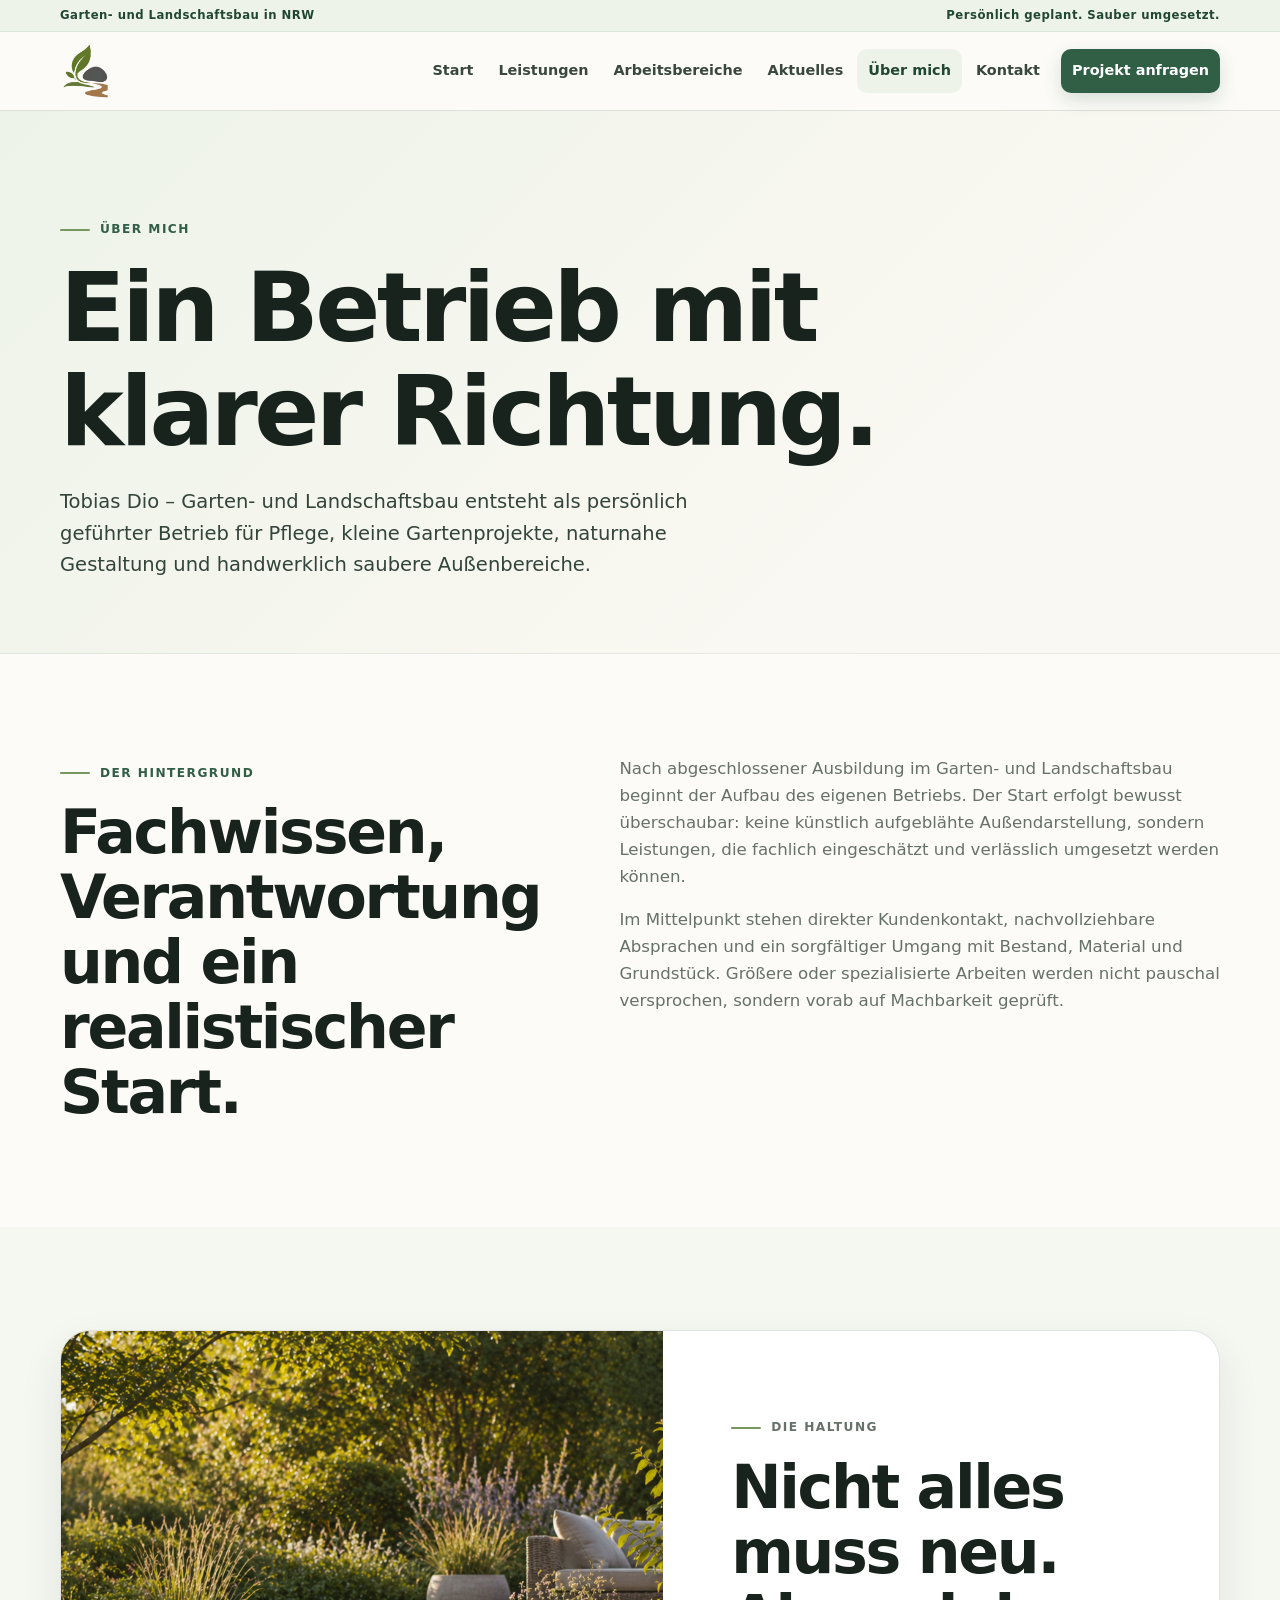
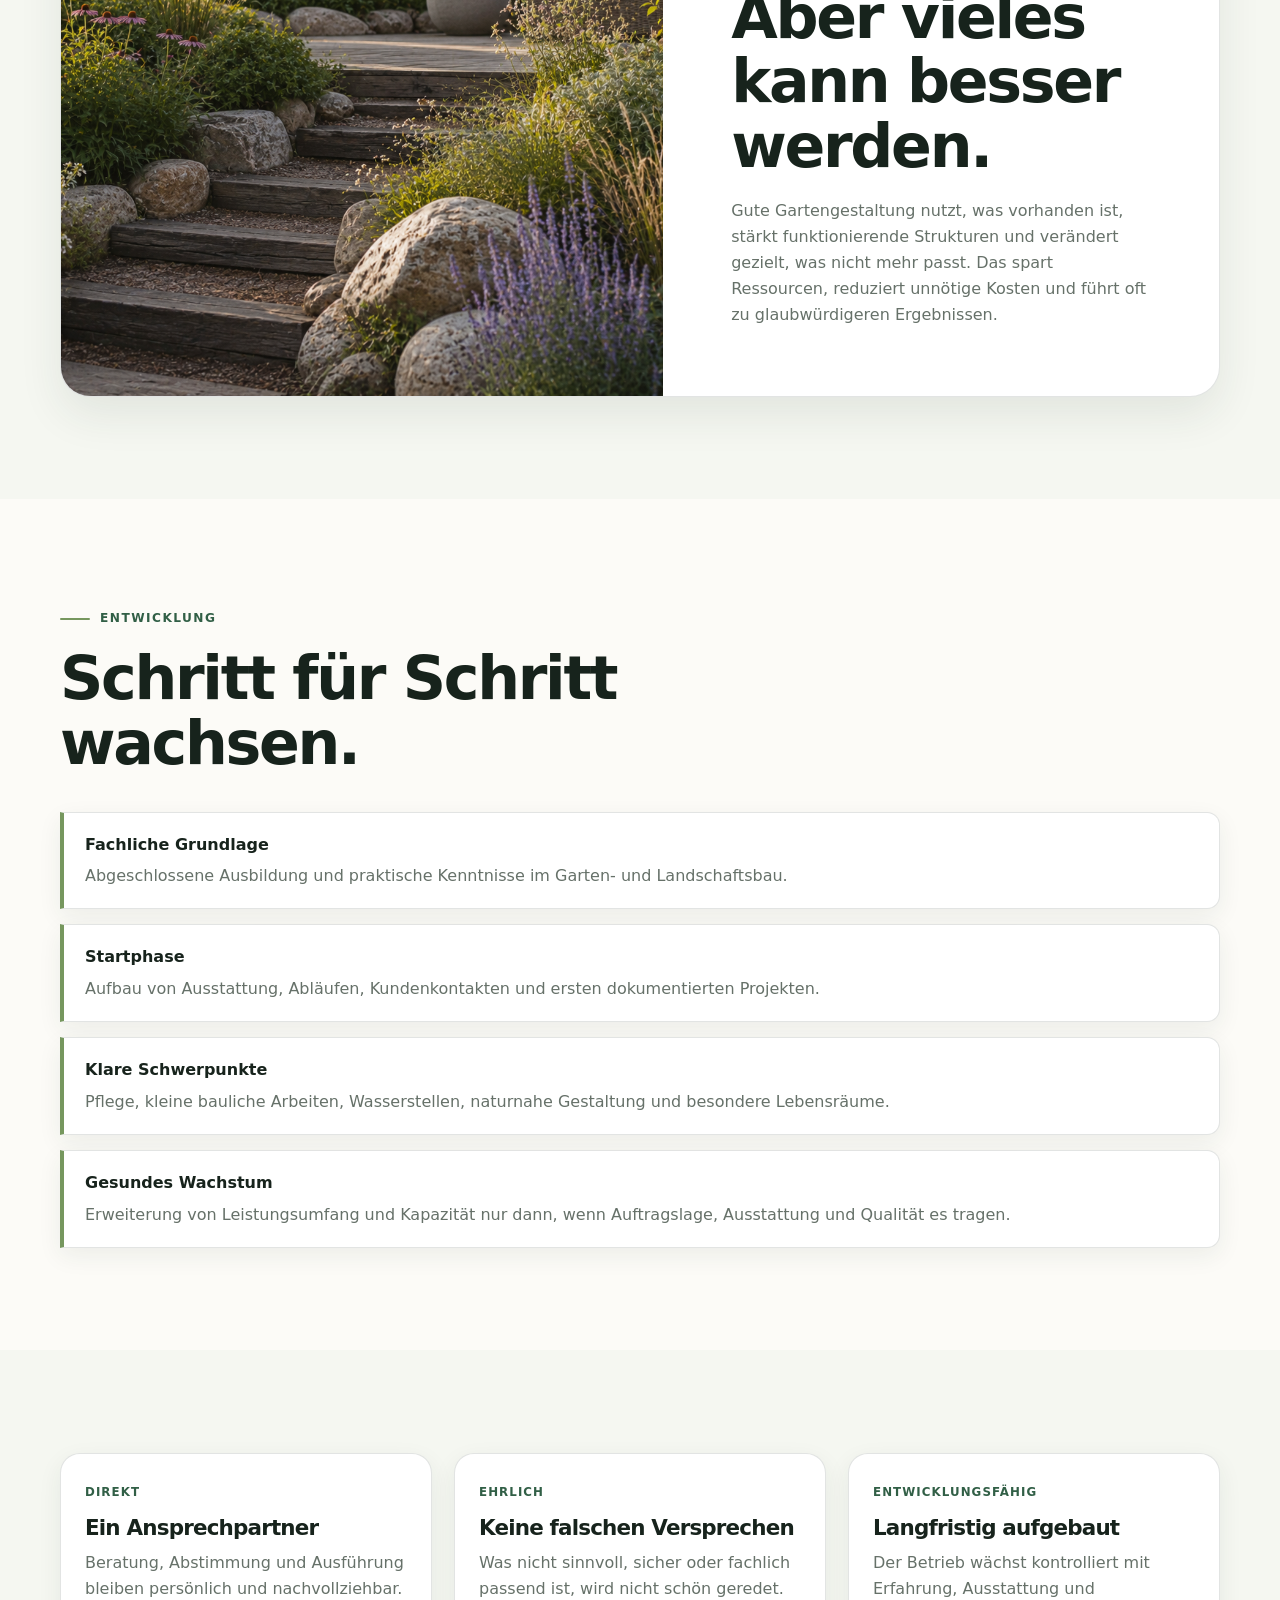
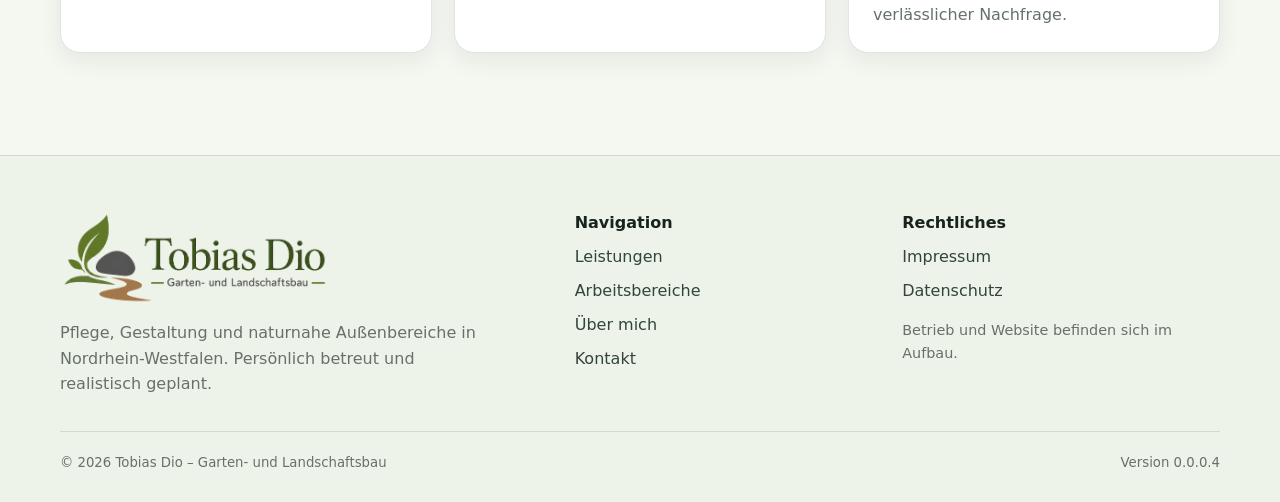
==== commit 66a64cf8: "Version 0.0.0.4 Überarbeitet wurden:  vollständig helles Farbsystem dunkler Footer durch hellen, ruh" ====
--- a/about.html
+++ b/about.html
@@ -1,5 +1,5 @@
-<!-- Tobias Dio Website | Version 0.0.0.3 -->
-<!doctype html><html lang="de"><head><meta charset="utf-8"><meta name="viewport" content="width=device-width,initial-scale=1"><meta name="site-version" content="0.0.0.3"><title>Über mich | Tobias Dio Garten- und Landschaftsbau</title><meta name="description" content="Über Tobias Dio und den Aufbau eines persönlichen Garten- und Landschaftsbaubetriebs in NRW."><link rel="icon" type="image/png" href="assets/favicon-64.png"><link rel="stylesheet" href="styles.css"></head><body>
+<!-- Tobias Dio Website | Version 0.0.0.4 -->
+<!doctype html><html lang="de"><head><meta charset="utf-8"><meta name="viewport" content="width=device-width,initial-scale=1"><meta name="site-version" content="0.0.0.4"><title>Über mich | Tobias Dio Garten- und Landschaftsbau</title><meta name="description" content="Über Tobias Dio und den Aufbau eines persönlichen Garten- und Landschaftsbaubetriebs in NRW."><link rel="icon" type="image/png" href="assets/favicon-64.png"><link rel="stylesheet" href="styles.css"></head><body>
 <div class="topbar"><div class="topbar-inner"><span>Garten- und Landschaftsbau in NRW</span><span>Persönlich geplant. Sauber umgesetzt.</span></div></div>
 <header class="site-header"><div class="nav-wrap"><a class="brand brand-mark" href="index.html" aria-label="Tobias Dio – Garten- und Landschaftsbau, Startseite"><img class="brand-logo mark-only" src="assets/logo-mark.png" alt="Logo von Tobias Dio – Garten- und Landschaftsbau"></a><button class="nav-toggle" type="button" aria-label="Menü öffnen" aria-expanded="false" data-nav-toggle>☰</button><nav class="nav-links" data-nav-links><a href="index.html">Start</a><a href="angebote.html">Leistungen</a><a href="portfolio.html">Arbeitsbereiche</a><a href="aktuelles.html">Aktuelles</a><a class="active" href="about.html">Über mich</a><a href="kontakt.html">Kontakt</a><a class="nav-cta" href="kontakt.html">Projekt anfragen</a></nav></div></header>
 <main><section class="page-hero"><div class="wrap"><p class="eyebrow">Über mich</p><h1>Ein Betrieb mit klarer Richtung.</h1><p class="lead">Tobias Dio – Garten- und Landschaftsbau entsteht als persönlich geführter Betrieb für Pflege, kleine Gartenprojekte, naturnahe Gestaltung und handwerklich saubere Außenbereiche.</p></div></section>
@@ -7,4 +7,4 @@
 <section class="section alt"><div class="wrap feature-band"><div class="visual" style="background-image:url('assets/images/gartengestaltung-2.png')"></div><div class="text"><p class="eyebrow">Die Haltung</p><h2>Nicht alles muss neu. Aber vieles kann besser werden.</h2><p>Gute Gartengestaltung nutzt, was vorhanden ist, stärkt funktionierende Strukturen und verändert gezielt, was nicht mehr passt. Das spart Ressourcen, reduziert unnötige Kosten und führt oft zu glaubwürdigeren Ergebnissen.</p></div></div></section>
 <section class="section"><div class="wrap"><p class="eyebrow">Entwicklung</p><h2>Schritt für Schritt wachsen.</h2><div class="timeline" style="margin-top:36px"><div class="timeline-item"><strong>Fachliche Grundlage</strong><p>Abgeschlossene Ausbildung und praktische Kenntnisse im Garten- und Landschaftsbau.</p></div><div class="timeline-item"><strong>Startphase</strong><p>Aufbau von Ausstattung, Abläufen, Kundenkontakten und ersten dokumentierten Projekten.</p></div><div class="timeline-item"><strong>Klare Schwerpunkte</strong><p>Pflege, kleine bauliche Arbeiten, Wasserstellen, naturnahe Gestaltung und besondere Lebensräume.</p></div><div class="timeline-item"><strong>Gesundes Wachstum</strong><p>Erweiterung von Leistungsumfang und Kapazität nur dann, wenn Auftragslage, Ausstattung und Qualität es tragen.</p></div></div></div></section>
 <section class="section alt"><div class="wrap grid three"><article class="card"><div class="card-body"><span class="tag">Direkt</span><h3>Ein Ansprechpartner</h3><p>Beratung, Abstimmung und Ausführung bleiben persönlich und nachvollziehbar.</p></div></article><article class="card"><div class="card-body"><span class="tag">Ehrlich</span><h3>Keine falschen Versprechen</h3><p>Was nicht sinnvoll, sicher oder fachlich passend ist, wird nicht schön geredet.</p></div></article><article class="card"><div class="card-body"><span class="tag">Entwicklungsfähig</span><h3>Langfristig aufgebaut</h3><p>Der Betrieb wächst kontrolliert mit Erfahrung, Ausstattung und verlässlicher Nachfrage.</p></div></article></div></section></main>
-<footer class="site-footer"><div class="wrap"><div class="footer-grid"><div class="footer-brand"><img class="footer-logo" src="assets/logo-tobias-dio.png" alt="Tobias Dio – Garten- und Landschaftsbau"><p>Pflege, Gestaltung und naturnahe Außenbereiche in Nordrhein-Westfalen. Persönlich betreut und realistisch geplant.</p></div><div><strong>Navigation</strong><div class="footer-links"><a href="angebote.html">Leistungen</a><a href="portfolio.html">Arbeitsbereiche</a><a href="about.html">Über mich</a><a href="kontakt.html">Kontakt</a></div></div><div><strong>Rechtliches</strong><div class="footer-links"><a href="impressum.html">Impressum</a><a href="datenschutz.html">Datenschutz</a></div><p class="footer-status">Betrieb und Website befinden sich im Aufbau.</p></div></div><div class="footer-bottom"><span>© 2026 Tobias Dio – Garten- und Landschaftsbau</span><span>Version 0.0.0.3</span></div></div></footer><script src="script.js"></script></body></html>
+<footer class="site-footer"><div class="wrap"><div class="footer-grid"><div class="footer-brand"><img class="footer-logo" src="assets/logo-tobias-dio.png" alt="Tobias Dio – Garten- und Landschaftsbau"><p>Pflege, Gestaltung und naturnahe Außenbereiche in Nordrhein-Westfalen. Persönlich betreut und realistisch geplant.</p></div><div><strong>Navigation</strong><div class="footer-links"><a href="angebote.html">Leistungen</a><a href="portfolio.html">Arbeitsbereiche</a><a href="about.html">Über mich</a><a href="kontakt.html">Kontakt</a></div></div><div><strong>Rechtliches</strong><div class="footer-links"><a href="impressum.html">Impressum</a><a href="datenschutz.html">Datenschutz</a></div><p class="footer-status">Betrieb und Website befinden sich im Aufbau.</p></div></div><div class="footer-bottom"><span>© 2026 Tobias Dio – Garten- und Landschaftsbau</span><span>Version 0.0.0.4</span></div></div></footer><script src="script.js"></script></body></html>
--- a/styles.css
+++ b/styles.css
@@ -1,209 +1,484 @@
-
+/* Tobias Dio Website | Version 0.0.0.4 */
 :root {
-  --ink: #17221c;
-  --muted: #5f6a62;
-  --paper: #fbfaf6;
+  --ink: #17231c;
+  --ink-soft: #33443a;
+  --muted: #667169;
+  --paper: #fcfbf7;
   --surface: #ffffff;
-  --field: #eef2ea;
+  --surface-soft: #f5f7f1;
+  --field: #edf3e9;
+  --field-strong: #e3ecdd;
   --moss: #315f46;
-  --moss-dark: #234535;
-  --leaf: #7b9c62;
-  --clay: #a97650;
-  --line: rgba(23,34,28,.13);
-  --shadow: 0 18px 48px rgba(25,40,31,.11);
-  --shadow-soft: 0 10px 30px rgba(25,40,31,.08);
-  --radius: 18px;
-}
-*{box-sizing:border-box}
-html{scroll-behavior:smooth}
-body{margin:0;color:var(--ink);background:var(--paper);font-family:Inter,ui-sans-serif,system-ui,-apple-system,BlinkMacSystemFont,"Segoe UI",sans-serif;line-height:1.62}
-img{display:block;max-width:100%}
-a{color:inherit;text-decoration:none}
-button,input,textarea,select{font:inherit}
-.wrap{width:min(1180px,calc(100% - 36px));margin:auto}
-.section{padding:88px 0}
-.section.alt{background:var(--field)}
-.section.compact{padding:58px 0}
-.eyebrow{display:inline-flex;align-items:center;gap:10px;margin:0 0 18px;color:var(--moss);font-size:.78rem;font-weight:900;letter-spacing:.11em;text-transform:uppercase}
-.eyebrow:before{content:"";width:34px;height:2px;background:var(--leaf)}
-h1,h2,h3{margin:0;line-height:1.05;letter-spacing:-.04em}
-h1{font-size:clamp(3rem,8vw,6.35rem);max-width:9ch}
-h2{font-size:clamp(2.1rem,5vw,4rem);max-width:14ch}
-h3{font-size:1.25rem}
-.lead{max-width:680px;margin-top:24px;color:#39463e;font-size:clamp(1.06rem,2vw,1.22rem)}
-.copy{color:var(--muted);font-size:1.04rem}
-.copy+.copy{margin-top:16px}
-.site-header{position:sticky;top:0;z-index:20;background:rgba(251,250,246,.88);border-bottom:1px solid var(--line);backdrop-filter:blur(16px)}
-.nav-wrap{width:min(1180px,calc(100% - 36px));min-height:86px;margin:auto;display:flex;align-items:center;justify-content:space-between;gap:24px}
-.brand{display:flex;align-items:center;flex:0 0 auto}
-.brand-logo{display:block;height:auto;object-fit:contain;object-position:left center}
-.brand-logo.mark-only{width:56px;max-height:none}
-.nav-links{display:flex;align-items:center;gap:4px}
-.nav-links a{padding:10px 12px;border-radius:10px;color:#36433a;font-size:.92rem;font-weight:800}
-.nav-links a:hover,.nav-links a.active{background:var(--field);color:var(--moss)}
-.nav-toggle{display:none;width:44px;height:44px;border:1px solid var(--line);border-radius:10px;background:#fff;color:var(--ink);font-size:1.25rem}
-.hero{position:relative;min-height:calc(100vh - 86px);display:grid;align-items:center;padding:56px 0 72px;background:linear-gradient(92deg,rgba(251,250,246,.92) 0%,rgba(251,250,246,.82) 44%,rgba(251,250,246,.28) 100%),url('assets/images/gartengestaltung-1.png') center/cover no-repeat}
-.hero-grid{width:min(1180px,calc(100% - 36px));margin:auto;display:grid;grid-template-columns:minmax(0,1.02fr) minmax(320px,.98fr);gap:34px;align-items:stretch}
-.hero-copy{padding:clamp(22px,2.2vw,30px);background:rgba(251,250,246,.62);border:1px solid rgba(255,255,255,.55);border-radius:30px;box-shadow:var(--shadow-soft);backdrop-filter:blur(6px)}
-.hero-logo{width:min(100%,560px);margin:0 0 18px}
-.hero h1{max-width:8.5ch}
-.hero-highlights{display:grid;grid-template-columns:repeat(3,minmax(0,1fr));gap:14px;margin-top:28px}
-.hero-highlights div{padding:16px 16px 14px;border:1px solid var(--line);border-radius:16px;background:rgba(255,255,255,.72)}
-.hero-highlights strong{display:block;font-size:.96rem;line-height:1.25}
-.hero-highlights span{display:block;margin-top:6px;color:var(--muted);font-size:.9rem;line-height:1.45}
-.hero-aside{display:grid;grid-template-rows:1fr auto;gap:18px}
-.hero-aside-image{position:relative;min-height:420px;overflow:hidden;border-radius:28px;box-shadow:var(--shadow)}
-.hero-aside-image img{width:100%;height:100%;object-fit:cover}
-.hero-badge{position:absolute;left:18px;right:18px;bottom:18px;padding:18px 18px 16px;border-radius:18px;background:rgba(23,34,28,.74);backdrop-filter:blur(10px);color:rgba(255,255,255,.92)}
-.hero-badge strong{display:block;font-size:1rem;color:#fff}
-.hero-badge span{display:block;margin-top:6px;font-size:.92rem;line-height:1.5}
-.hero-panel{padding:24px;border:1px solid rgba(49,95,70,.16);border-radius:22px;background:rgba(255,255,255,.88);box-shadow:var(--shadow-soft)}
-.hero-panel h3{margin-top:4px;max-width:14ch}
-.hero-list{margin:18px 0 0;padding:0;list-style:none;display:grid;gap:10px}
-.hero-list li{position:relative;padding-left:24px;color:#2f3b34}
-.hero-list li:before{content:"";position:absolute;left:0;top:.72em;width:8px;height:8px;border-radius:50%;background:var(--leaf)}
-.actions{display:flex;flex-wrap:wrap;gap:12px;margin-top:34px}
-.button{display:inline-flex;align-items:center;justify-content:center;min-height:48px;padding:12px 19px;border:1px solid transparent;border-radius:10px;background:var(--moss);color:#fff;font-weight:900}
-.button:hover{background:var(--moss-dark)}
-.button.secondary{border-color:var(--line);background:rgba(255,255,255,.88);color:var(--ink)}
-.button.secondary:hover{background:#fff}
-.trust-strip{display:grid;grid-template-columns:repeat(4,1fr);gap:1px;border:1px solid var(--line);border-radius:var(--radius);overflow:hidden;background:var(--line)}
-.trust-item{padding:24px;background:#fff}
-.trust-item strong{display:block;font-size:1rem}
-.trust-item span{display:block;margin-top:5px;color:var(--muted);font-size:.9rem}
-.intro{display:grid;grid-template-columns:.9fr 1.1fr;gap:60px;align-items:start}
-.grid{display:grid;gap:22px}
-.grid.three{grid-template-columns:repeat(3,minmax(0,1fr))}
-.grid.two{grid-template-columns:repeat(2,minmax(0,1fr))}
-.card{overflow:hidden;border:1px solid var(--line);border-radius:var(--radius);background:#fff;box-shadow:var(--shadow)}
-.card-body{padding:25px}
-.card-image{aspect-ratio:16/10;object-fit:cover;width:100%}
-.tag{display:inline-block;margin-bottom:16px;color:var(--moss);font-size:.76rem;font-weight:900;letter-spacing:.08em;text-transform:uppercase}
-.card p{margin:12px 0 0;color:var(--muted)}
-.service-link{display:inline-flex;margin-top:18px;color:var(--moss);font-weight:900}
-.service-link:after{content:"→";margin-left:8px}
-.feature-band{display:grid;grid-template-columns:1.08fr .92fr;min-height:500px;overflow:hidden;border-radius:var(--radius);background:#17392d;color:#fff;box-shadow:var(--shadow)}
-.feature-band .visual{min-height:360px;background:center/cover no-repeat}
-.feature-band .text{padding:clamp(34px,6vw,72px)}
-.feature-band .text p{margin-top:20px;color:rgba(255,255,255,.8)}
-.feature-band h2{max-width:12ch}
-.feature-band .button{background:#fff;color:var(--moss-dark)}
-.feature-band-light{background:#2a4736}
-.split-highlight{display:grid;grid-template-columns:.96fr 1.04fr;gap:30px;align-items:center}
-.split-copy{padding-right:10px}
-.mini-points{display:grid;gap:14px;margin-top:26px}
-.mini-points div{padding:16px 18px;border:1px solid var(--line);border-radius:16px;background:#fff;box-shadow:var(--shadow-soft)}
-.mini-points strong{display:block}
-.mini-points span{display:block;margin-top:6px;color:var(--muted);font-size:.95rem}
-.split-image-card{overflow:hidden;border-radius:26px;box-shadow:var(--shadow)}
-.split-image-card img{width:100%;height:100%;min-height:440px;object-fit:cover}
-.process{display:grid;grid-template-columns:repeat(4,1fr);gap:22px;counter-reset:step}
-.process-item{position:relative;padding:28px;border-top:3px solid var(--leaf);background:#fff;border-radius:0 0 var(--radius) var(--radius);box-shadow:var(--shadow)}
-.process-item:before{counter-increment:step;content:"0" counter(step);display:block;margin-bottom:18px;color:var(--clay);font-size:.82rem;font-weight:900}
-.process-item p{margin-top:10px;color:var(--muted)}
-.page-hero{padding:96px 0 66px;background:linear-gradient(135deg,var(--field),#f8f5ed)}
-.page-hero h1{max-width:13ch}
-.service-detail{display:grid;grid-template-columns:1fr 1fr;gap:38px;align-items:center;padding:30px 0}
-.service-detail:nth-child(even) .service-media{order:2}
-.service-media img{width:100%;aspect-ratio:4/3;object-fit:cover;border-radius:var(--radius);box-shadow:var(--shadow)}
-.service-copy ul{margin:22px 0 0;padding:0;list-style:none;display:grid;gap:10px}
-.service-copy li{position:relative;padding-left:24px;color:var(--muted)}
-.service-copy li:before{content:"";position:absolute;left:0;top:.68em;width:8px;height:8px;border-radius:50%;background:var(--leaf)}
-.portfolio-grid{display:grid;grid-template-columns:repeat(12,1fr);gap:20px}
-.portfolio-item{position:relative;min-height:330px;overflow:hidden;border-radius:var(--radius);box-shadow:var(--shadow)}
-.portfolio-item:nth-child(1),.portfolio-item:nth-child(4){grid-column:span 7}
-.portfolio-item:nth-child(2),.portfolio-item:nth-child(3){grid-column:span 5}
-.portfolio-item:nth-child(n+5){grid-column:span 6}
-.portfolio-item img{width:100%;height:100%;object-fit:cover}
-.portfolio-overlay{position:absolute;inset:auto 0 0;padding:50px 24px 24px;background:linear-gradient(transparent,rgba(10,22,15,.78));color:#fff}
-.portfolio-overlay p{margin-top:6px;color:rgba(255,255,255,.78)}
-.timeline{display:grid;gap:18px}
-.timeline-item{padding:20px 22px;border-left:3px solid var(--leaf);background:#fff;border-radius:0 12px 12px 0}
-.timeline-item p{margin-top:7px;color:var(--muted)}
-.contact-box{display:grid;grid-template-columns:.9fr 1.1fr;gap:28px;align-items:start}
-.contact-card,.form-card{padding:30px}
-.list{display:grid;gap:13px;margin:22px 0 0;padding:0;list-style:none}
-.list li{padding-top:13px;border-top:1px solid var(--line);color:var(--muted)}
-form{display:grid;gap:15px}
-label{display:grid;gap:7px;color:#36443a;font-weight:800}
-input,textarea,select{width:100%;padding:13px 14px;border:1px solid var(--line);border-radius:10px;background:#fff;color:var(--ink)}
-textarea{min-height:150px;resize:vertical}
-.notice{padding:18px;border-left:4px solid var(--clay);background:#fff8ef;color:#5b4937;border-radius:0 10px 10px 0}
-.site-footer{padding:48px 0;background:#17241e;color:rgba(255,255,255,.72)}
-.footer-grid{display:grid;grid-template-columns:1.35fr .9fr 1fr;gap:36px;align-items:start}
-.footer-brand{display:flex;align-items:flex-start;gap:18px}
-.footer-logo{width:min(100%,260px);height:auto;flex:0 0 auto}
-.footer-brand p{margin:0;color:rgba(255,255,255,.72)}
-.footer-grid strong{display:block;margin-bottom:8px;color:#fff}
-.footer-links{display:grid;gap:8px}
-.footer-links a:hover{color:#fff}
-.footer-bottom{margin-top:34px;padding-top:20px;border-top:1px solid rgba(255,255,255,.12);font-size:.86rem}
-.legal-placeholder{color:rgba(255,255,255,.54)}
-@media(max-width:920px){
-  .nav-toggle{display:grid;place-items:center}
-  .nav-links{position:absolute;left:18px;right:18px;top:78px;display:none;flex-direction:column;align-items:stretch;padding:10px;border:1px solid var(--line);border-radius:12px;background:#fff;box-shadow:var(--shadow)}
-  .nav-links.open{display:flex}
-  .hero{min-height:auto;padding:42px 0 58px;background:linear-gradient(180deg,rgba(251,250,246,.94),rgba(251,250,246,.80)),url('assets/images/gartengestaltung-1.png') center/cover}
-  .hero-grid,.intro,.feature-band,.contact-box,.service-detail,.grid.three,.grid.two,.split-highlight{grid-template-columns:1fr}
-  .hero-highlights{grid-template-columns:1fr}
-  .hero-aside{grid-template-rows:auto auto}
-  .hero-aside-image{min-height:320px}
-  .trust-strip,.process{grid-template-columns:repeat(2,1fr)}
-  .service-detail:nth-child(even) .service-media{order:initial}
-  .footer-grid{grid-template-columns:1fr 1fr}
-  .portfolio-item,.portfolio-item:nth-child(n){grid-column:span 12}
-  .feature-band .visual{min-height:300px}
-}
-@media(max-width:600px){
-  .section{padding:68px 0}
-  .wrap,.nav-wrap,.hero-grid{width:min(100% - 24px,1180px)}
-  .brand-logo.mark-only{width:50px}
-  .hero-logo{width:min(100%,360px)}
-  .hero-copy{padding:18px}
-  .hero h1{font-size:clamp(2.65rem,15vw,4.5rem)}
-  .hero-badge{position:static;margin:12px}
-  .hero-aside-image{min-height:280px}
-  .trust-strip,.process,.footer-grid{grid-template-columns:1fr}
-  .page-hero{padding:70px 0 48px}
-  .card-body,.contact-card,.form-card{padding:22px}
-  .portfolio-item{min-height:280px}
-  .footer-brand{flex-direction:column}
-  .footer-logo{width:220px}
-}
-
-/* Version 0.0.0.3 – visuelle Verfeinerung */
-.topbar{background:#13261c;color:rgba(255,255,255,.78);font-size:.76rem;font-weight:800;letter-spacing:.07em;text-transform:uppercase}
-.topbar-inner{width:min(1180px,calc(100% - 36px));min-height:34px;margin:auto;display:flex;align-items:center;justify-content:space-between;gap:20px}
-.site-header{top:34px;background:rgba(251,250,246,.95)}
-.nav-wrap{min-height:88px}
-.brand-logo.mark-only{width:62px;filter:drop-shadow(0 7px 12px rgba(23,34,28,.12))}
-.nav-links .nav-cta{margin-left:8px;background:var(--moss);color:#fff;padding-inline:16px}
-.nav-links .nav-cta:hover{background:var(--moss-dark);color:#fff}
-.hero{min-height:calc(100vh - 122px);background-position:center}
-.hero-copy{background:rgba(251,250,246,.86);border-color:rgba(255,255,255,.82);box-shadow:0 28px 70px rgba(20,39,28,.18)}
-.hero-logo{filter:drop-shadow(0 7px 15px rgba(23,34,28,.09))}
-.hero-panel{border-top:4px solid var(--moss)}
-.card{transition:transform .22s ease,box-shadow .22s ease}
-.card:hover{transform:translateY(-5px);box-shadow:0 26px 58px rgba(25,40,31,.15)}
-.card-image{transition:transform .45s ease}
-.card:hover .card-image{transform:scale(1.025)}
-.button{box-shadow:0 10px 24px rgba(35,69,53,.18);transition:transform .18s ease,background .18s ease}
-.button:hover{transform:translateY(-1px)}
-.feature-band{border:1px solid rgba(255,255,255,.06)}
-.footer-brand{display:block}
-.footer-logo{width:min(100%,310px);margin-bottom:18px;filter:brightness(1.35) saturate(.85)}
-.footer-status{margin-top:20px;color:rgba(255,255,255,.54);font-size:.88rem}
-.footer-bottom{display:flex;justify-content:space-between;gap:20px}
-.legal-hero h1{max-width:none}
-.legal-layout,.legal-content{display:grid;grid-template-columns:minmax(0,1fr) 340px;gap:34px;align-items:start}
-.legal-card{padding:clamp(26px,4vw,48px);border:1px solid var(--line);border-radius:var(--radius);background:#fff;box-shadow:var(--shadow-soft)}
-.legal-card h2{max-width:none;font-size:clamp(1.7rem,3vw,2.5rem);margin-top:34px}
-.legal-card h2:first-child{margin-top:0}
-.legal-card h3{margin-top:28px;letter-spacing:-.02em}
-.legal-card p{color:#465149}
-.required-field{padding:16px 18px;border-left:4px solid #b8702e;background:#fff5e9;border-radius:0 10px 10px 0;color:#4d3925!important}
-.legal-note{position:sticky;top:150px;padding:24px;border:1px solid rgba(49,95,70,.18);border-radius:var(--radius);background:#eef4ed;box-shadow:var(--shadow-soft)}
-.legal-note strong{font-size:1.1rem}
-.legal-note p{margin:12px 0 0;color:var(--muted)}
-@media(max-width:920px){.site-header{top:0}.topbar{display:none}.nav-links .nav-cta{margin-left:0}.legal-layout,.legal-content{grid-template-columns:1fr}.legal-note{position:static}.footer-bottom{flex-direction:column}.hero{min-height:auto}}
-@media(max-width:600px){.topbar-inner{width:min(100% - 24px,1180px)}.footer-logo{width:250px}}
+  --moss-dark: #214632;
+  --leaf: #76975e;
+  --clay: #a86f43;
+  --sand: #f2eadf;
+  --line: rgba(23, 35, 28, .12);
+  --line-strong: rgba(49, 95, 70, .24);
+  --shadow: 0 18px 44px rgba(34, 56, 42, .09);
+  --shadow-soft: 0 8px 24px rgba(34, 56, 42, .07);
+  --radius-sm: 12px;
+  --radius: 20px;
+  --radius-lg: 30px;
+  --header-height: 78px;
+}
+
+* { box-sizing: border-box; }
+html { scroll-behavior: smooth; }
+body {
+  margin: 0;
+  color: var(--ink);
+  background: var(--paper);
+  font-family: Inter, ui-sans-serif, system-ui, -apple-system, BlinkMacSystemFont, "Segoe UI", sans-serif;
+  line-height: 1.62;
+  text-rendering: optimizeLegibility;
+  -webkit-font-smoothing: antialiased;
+}
+body.nav-open { overflow: hidden; }
+img { display: block; max-width: 100%; }
+a { color: inherit; text-decoration: none; }
+button, input, textarea, select { font: inherit; }
+button, a { -webkit-tap-highlight-color: transparent; }
+:focus-visible { outline: 3px solid rgba(118,151,94,.42); outline-offset: 3px; }
+
+.wrap { width: min(1160px, calc(100% - 40px)); margin-inline: auto; }
+.section { padding: clamp(70px, 8vw, 104px) 0; }
+.section.alt { background: var(--surface-soft); }
+.section.compact { padding: 48px 0; }
+
+.eyebrow {
+  display: inline-flex;
+  align-items: center;
+  gap: 10px;
+  margin: 0 0 17px;
+  color: var(--moss);
+  font-size: .76rem;
+  font-weight: 900;
+  letter-spacing: .12em;
+  text-transform: uppercase;
+}
+.eyebrow::before { content: ""; width: 30px; height: 2px; background: var(--leaf); border-radius: 10px; }
+
+h1, h2, h3 { margin: 0; line-height: 1.08; letter-spacing: -.038em; }
+h1 { max-width: 10ch; font-size: clamp(3rem, 7.5vw, 6.2rem); }
+h2 { max-width: 15ch; font-size: clamp(2.05rem, 4.7vw, 3.85rem); }
+h3 { font-size: clamp(1.14rem, 1.8vw, 1.34rem); }
+p { margin: 0; }
+.lead { max-width: 690px; margin-top: 22px; color: var(--ink-soft); font-size: clamp(1.04rem, 1.8vw, 1.22rem); }
+.copy { color: var(--muted); font-size: 1.04rem; }
+.copy + .copy { margin-top: 16px; }
+
+/* Header */
+.topbar { background: var(--field); border-bottom: 1px solid rgba(49,95,70,.09); color: var(--moss-dark); }
+.topbar-inner {
+  width: min(1160px, calc(100% - 40px));
+  min-height: 31px;
+  margin-inline: auto;
+  display: flex;
+  align-items: center;
+  justify-content: space-between;
+  gap: 20px;
+  font-size: .73rem;
+  font-weight: 800;
+  letter-spacing: .04em;
+}
+.site-header {
+  position: sticky;
+  top: 0;
+  z-index: 30;
+  background: rgba(252,251,247,.94);
+  border-bottom: 1px solid var(--line);
+  backdrop-filter: blur(18px);
+}
+.nav-wrap {
+  width: min(1160px, calc(100% - 40px));
+  min-height: var(--header-height);
+  margin-inline: auto;
+  display: flex;
+  align-items: center;
+  justify-content: space-between;
+  gap: 22px;
+}
+.brand { display: inline-flex; align-items: center; flex: 0 0 auto; }
+.brand-logo { height: auto; object-fit: contain; }
+.brand-logo.mark-only { width: 51px; }
+.nav-links { display: flex; align-items: center; gap: 3px; }
+.nav-links a {
+  padding: 10px 11px;
+  border-radius: 10px;
+  color: #39473e;
+  font-size: .9rem;
+  font-weight: 800;
+  transition: background .18s ease, color .18s ease, transform .18s ease;
+}
+.nav-links a:hover, .nav-links a.active { background: var(--field); color: var(--moss-dark); }
+.nav-links .nav-cta { margin-left: 7px; background: var(--moss); color: #fff; box-shadow: 0 7px 18px rgba(49,95,70,.18); }
+.nav-links .nav-cta:hover { background: var(--moss-dark); color: #fff; transform: translateY(-1px); }
+.nav-toggle {
+  display: none;
+  place-items: center;
+  width: 45px;
+  height: 45px;
+  padding: 0;
+  border: 1px solid var(--line);
+  border-radius: 12px;
+  background: #fff;
+  color: var(--ink);
+  font-size: 1.22rem;
+  cursor: pointer;
+}
+
+/* Buttons */
+.actions { display: flex; flex-wrap: wrap; gap: 12px; margin-top: 31px; }
+.button {
+  display: inline-flex;
+  align-items: center;
+  justify-content: center;
+  min-height: 49px;
+  padding: 12px 20px;
+  border: 1px solid transparent;
+  border-radius: 11px;
+  background: var(--moss);
+  color: #fff;
+  font-weight: 900;
+  box-shadow: 0 9px 22px rgba(49,95,70,.16);
+  transition: transform .18s ease, background .18s ease, box-shadow .18s ease;
+}
+.button:hover { background: var(--moss-dark); transform: translateY(-1px); box-shadow: 0 12px 26px rgba(49,95,70,.21); }
+.button.secondary { border-color: var(--line); background: #fff; color: var(--ink); box-shadow: none; }
+.button.secondary:hover { border-color: var(--line-strong); background: var(--surface-soft); }
+
+/* Homepage hero */
+.hero {
+  position: relative;
+  overflow: hidden;
+  padding: clamp(46px, 6vw, 78px) 0 clamp(58px, 7vw, 86px);
+  background:
+    linear-gradient(90deg, rgba(252,251,247,.96) 0%, rgba(252,251,247,.87) 42%, rgba(252,251,247,.36) 100%),
+    url('assets/images/gartengestaltung-1.png') center / cover no-repeat;
+}
+.hero::after {
+  content: "";
+  position: absolute;
+  inset: auto -8% -180px 34%;
+  height: 330px;
+  border-radius: 50%;
+  background: rgba(237,243,233,.72);
+  filter: blur(2px);
+  pointer-events: none;
+}
+.hero-grid {
+  position: relative;
+  z-index: 1;
+  width: min(1160px, calc(100% - 40px));
+  margin-inline: auto;
+  display: grid;
+  grid-template-columns: minmax(0, 1.06fr) minmax(330px, .94fr);
+  gap: clamp(28px, 4vw, 48px);
+  align-items: center;
+}
+.hero-copy {
+  padding: clamp(24px, 3vw, 38px);
+  border: 1px solid rgba(255,255,255,.82);
+  border-radius: var(--radius-lg);
+  background: rgba(252,251,247,.78);
+  box-shadow: var(--shadow);
+  backdrop-filter: blur(9px);
+}
+.hero-logo { width: min(100%, 535px); margin: 0 0 20px; }
+.hero h1 { max-width: 8.7ch; }
+.hero-highlights { display: grid; grid-template-columns: repeat(3, minmax(0,1fr)); gap: 11px; margin-top: 26px; }
+.hero-highlights > div {
+  padding: 15px;
+  border: 1px solid var(--line);
+  border-radius: 15px;
+  background: rgba(255,255,255,.78);
+}
+.hero-highlights strong { display: block; font-size: .91rem; line-height: 1.28; }
+.hero-highlights span { display: block; margin-top: 5px; color: var(--muted); font-size: .84rem; line-height: 1.45; }
+.hero-aside { display: grid; gap: 17px; }
+.hero-aside-image {
+  position: relative;
+  min-height: 455px;
+  overflow: hidden;
+  border: 7px solid rgba(255,255,255,.88);
+  border-radius: var(--radius-lg);
+  background: #fff;
+  box-shadow: var(--shadow);
+}
+.hero-aside-image img { width: 100%; height: 100%; object-fit: cover; }
+.hero-badge {
+  position: absolute;
+  inset: auto 16px 16px;
+  padding: 17px;
+  border: 1px solid rgba(255,255,255,.72);
+  border-radius: 17px;
+  background: rgba(252,251,247,.9);
+  color: var(--ink-soft);
+  box-shadow: var(--shadow-soft);
+  backdrop-filter: blur(12px);
+}
+.hero-badge strong { display: block; color: var(--ink); }
+.hero-badge span { display: block; margin-top: 5px; font-size: .89rem; line-height: 1.48; }
+.hero-panel {
+  padding: 22px 24px;
+  border: 1px solid var(--line);
+  border-radius: var(--radius);
+  background: rgba(255,255,255,.94);
+  box-shadow: var(--shadow-soft);
+}
+.hero-panel h3 { max-width: 18ch; }
+.hero-list { margin: 16px 0 0; padding: 0; list-style: none; display: grid; grid-template-columns: 1fr 1fr; gap: 9px 16px; }
+.hero-list li { position: relative; padding-left: 20px; color: var(--ink-soft); font-size: .9rem; }
+.hero-list li::before { content: ""; position: absolute; left: 0; top: .65em; width: 7px; height: 7px; border-radius: 50%; background: var(--leaf); }
+
+/* General content */
+.trust-strip {
+  display: grid;
+  grid-template-columns: repeat(4, 1fr);
+  gap: 1px;
+  overflow: hidden;
+  border: 1px solid var(--line);
+  border-radius: var(--radius);
+  background: var(--line);
+  box-shadow: var(--shadow-soft);
+}
+.trust-item { padding: 22px; background: #fff; }
+.trust-item strong { display: block; font-size: .98rem; }
+.trust-item span { display: block; margin-top: 5px; color: var(--muted); font-size: .87rem; }
+.intro { display: grid; grid-template-columns: .9fr 1.1fr; gap: clamp(38px, 6vw, 68px); align-items: start; }
+.grid { display: grid; gap: 22px; }
+.grid.three { grid-template-columns: repeat(3, minmax(0,1fr)); }
+.grid.two { grid-template-columns: repeat(2, minmax(0,1fr)); }
+.card {
+  overflow: hidden;
+  border: 1px solid var(--line);
+  border-radius: var(--radius);
+  background: #fff;
+  box-shadow: var(--shadow-soft);
+  transition: transform .2s ease, box-shadow .2s ease, border-color .2s ease;
+}
+.card:hover { transform: translateY(-3px); border-color: var(--line-strong); box-shadow: var(--shadow); }
+.card-image { width: 100%; aspect-ratio: 16 / 10; object-fit: cover; }
+.card-body { padding: 24px; }
+.tag { display: inline-block; margin-bottom: 14px; color: var(--moss); font-size: .74rem; font-weight: 900; letter-spacing: .09em; text-transform: uppercase; }
+.card p { margin-top: 11px; color: var(--muted); }
+.service-link { display: inline-flex; margin-top: 17px; color: var(--moss); font-weight: 900; }
+.service-link::after { content: "→"; margin-left: 8px; }
+
+.feature-band {
+  display: grid;
+  grid-template-columns: 1.04fr .96fr;
+  min-height: 480px;
+  overflow: hidden;
+  border: 1px solid var(--line);
+  border-radius: var(--radius-lg);
+  background: #fff;
+  color: var(--ink);
+  box-shadow: var(--shadow);
+}
+.feature-band .visual { min-height: 340px; background: center / cover no-repeat; }
+.feature-band .text { padding: clamp(34px, 6vw, 68px); align-self: center; }
+.feature-band .text p { margin-top: 19px; color: var(--muted); }
+.feature-band h2 { max-width: 13ch; }
+.feature-band .button { background: var(--moss); color: #fff; }
+.feature-band-light { background: var(--field); }
+
+.split-highlight { display: grid; grid-template-columns: .98fr 1.02fr; gap: 34px; align-items: center; }
+.split-copy { padding-right: 10px; }
+.mini-points { display: grid; gap: 12px; margin-top: 25px; }
+.mini-points > div { padding: 16px 18px; border: 1px solid var(--line); border-radius: 15px; background: #fff; box-shadow: var(--shadow-soft); }
+.mini-points strong { display: block; }
+.mini-points span { display: block; margin-top: 5px; color: var(--muted); font-size: .92rem; }
+.split-image-card { overflow: hidden; border: 7px solid #fff; border-radius: var(--radius-lg); box-shadow: var(--shadow); }
+.split-image-card img { width: 100%; min-height: 430px; height: 100%; object-fit: cover; }
+
+.process { display: grid; grid-template-columns: repeat(4,1fr); gap: 18px; counter-reset: step; }
+.process-item {
+  padding: 25px;
+  border: 1px solid var(--line);
+  border-top: 4px solid var(--leaf);
+  border-radius: 0 0 var(--radius) var(--radius);
+  background: #fff;
+  box-shadow: var(--shadow-soft);
+}
+.process-item::before { counter-increment: step; content: "0" counter(step); display: block; margin-bottom: 15px; color: var(--clay); font-size: .78rem; font-weight: 900; letter-spacing: .08em; }
+.process-item p { margin-top: 9px; color: var(--muted); }
+
+/* Subpages */
+.page-hero {
+  padding: clamp(72px, 8vw, 102px) 0 clamp(52px, 6vw, 72px);
+  background: linear-gradient(135deg, var(--field), #faf8f2 72%);
+  border-bottom: 1px solid rgba(49,95,70,.08);
+}
+.page-hero h1 { max-width: 13ch; }
+.service-detail { display: grid; grid-template-columns: 1fr 1fr; gap: clamp(30px, 5vw, 54px); align-items: center; padding: 34px 0; }
+.service-detail:nth-child(even) .service-media { order: 2; }
+.service-media img { width: 100%; aspect-ratio: 4 / 3; object-fit: cover; border: 6px solid #fff; border-radius: var(--radius); box-shadow: var(--shadow); }
+.service-copy ul { margin: 20px 0 0; padding: 0; list-style: none; display: grid; gap: 9px; }
+.service-copy li { position: relative; padding-left: 22px; color: var(--muted); }
+.service-copy li::before { content: ""; position: absolute; left: 0; top: .68em; width: 7px; height: 7px; border-radius: 50%; background: var(--leaf); }
+
+.portfolio-grid { display: grid; grid-template-columns: repeat(12, 1fr); gap: 20px; }
+.portfolio-item { position: relative; min-height: 330px; overflow: hidden; border: 1px solid var(--line); border-radius: var(--radius); background: #fff; box-shadow: var(--shadow-soft); }
+.portfolio-item:nth-child(1), .portfolio-item:nth-child(4) { grid-column: span 7; }
+.portfolio-item:nth-child(2), .portfolio-item:nth-child(3) { grid-column: span 5; }
+.portfolio-item:nth-child(n+5) { grid-column: span 6; }
+.portfolio-item img { width: 100%; height: 100%; object-fit: cover; transition: transform .4s ease; }
+.portfolio-item:hover img { transform: scale(1.025); }
+.portfolio-overlay {
+  position: absolute;
+  inset: auto 14px 14px;
+  padding: 17px 18px;
+  border: 1px solid rgba(255,255,255,.76);
+  border-radius: 15px;
+  background: rgba(252,251,247,.92);
+  color: var(--ink);
+  box-shadow: var(--shadow-soft);
+  backdrop-filter: blur(10px);
+}
+.portfolio-overlay p { margin-top: 5px; color: var(--muted); font-size: .92rem; }
+
+.timeline { display: grid; gap: 15px; }
+.timeline-item { padding: 19px 21px; border: 1px solid var(--line); border-left: 4px solid var(--leaf); border-radius: 0 13px 13px 0; background: #fff; box-shadow: var(--shadow-soft); }
+.timeline-item p { margin-top: 6px; color: var(--muted); }
+.contact-box { display: grid; grid-template-columns: .9fr 1.1fr; gap: 26px; align-items: start; }
+.contact-card, .form-card { padding: 29px; }
+.list { display: grid; gap: 12px; margin: 21px 0 0; padding: 0; list-style: none; }
+.list li { padding-top: 12px; border-top: 1px solid var(--line); color: var(--muted); }
+form { display: grid; gap: 14px; }
+label { display: grid; gap: 6px; color: var(--ink-soft); font-weight: 800; }
+input, textarea, select { width: 100%; padding: 13px 14px; border: 1px solid var(--line); border-radius: 11px; background: #fff; color: var(--ink); }
+input:focus, textarea:focus, select:focus { border-color: var(--leaf); outline: 3px solid rgba(118,151,94,.14); }
+textarea { min-height: 148px; resize: vertical; }
+.notice { padding: 17px; border: 1px solid rgba(168,111,67,.22); border-left: 4px solid var(--clay); border-radius: 0 11px 11px 0; background: #fff8ef; color: #5b4937; }
+
+/* Legal pages */
+.legal-layout, .legal-content { display: grid; grid-template-columns: minmax(0,1.45fr) minmax(260px,.55fr); gap: 28px; align-items: start; }
+.legal-card { padding: clamp(25px, 4vw, 42px); border: 1px solid var(--line); border-radius: var(--radius); background: #fff; box-shadow: var(--shadow-soft); }
+.legal-card h2 { max-width: none; margin: 34px 0 14px; font-size: clamp(1.55rem, 3vw, 2.2rem); }
+.legal-card h2:first-child { margin-top: 0; }
+.legal-card h3 { margin: 26px 0 10px; }
+.legal-card p + p { margin-top: 14px; }
+.legal-note { position: sticky; top: 130px; padding: 23px; border: 1px solid rgba(168,111,67,.24); border-radius: var(--radius); background: #fff8ef; color: #5a493a; }
+.legal-note p { margin-top: 12px; }
+.required-field { padding: 15px; border: 1px dashed rgba(168,111,67,.5); border-radius: 11px; background: #fff7ec; }
+
+/* Light footer */
+.site-footer { padding: 54px 0 28px; border-top: 1px solid var(--line); background: var(--field); color: var(--ink-soft); }
+.footer-grid { display: grid; grid-template-columns: 1.35fr .82fr .9fr; gap: 38px; align-items: start; }
+.footer-brand { display: grid; gap: 14px; }
+.footer-logo { width: min(100%, 270px); height: auto; }
+.footer-brand p { max-width: 440px; color: var(--muted); }
+.footer-grid strong { display: block; margin-bottom: 8px; color: var(--ink); }
+.footer-links { display: grid; gap: 8px; }
+.footer-links a { color: var(--ink-soft); }
+.footer-links a:hover { color: var(--moss); }
+.footer-status { margin-top: 15px; color: var(--muted); font-size: .9rem; }
+.footer-bottom { margin-top: 34px; padding-top: 20px; border-top: 1px solid var(--line); display: flex; justify-content: space-between; gap: 16px; color: var(--muted); font-size: .83rem; }
+.legal-placeholder { color: var(--muted); }
+
+@media (max-width: 1040px) {
+  .nav-links a { padding-inline: 8px; font-size: .85rem; }
+  .nav-links .nav-cta { display: none; }
+  .hero-grid { grid-template-columns: minmax(0,1fr) minmax(300px,.78fr); }
+  .hero-highlights { grid-template-columns: 1fr; }
+  .hero-highlights > div { display: grid; grid-template-columns: 155px 1fr; gap: 10px; align-items: center; }
+  .hero-highlights span { margin-top: 0; }
+}
+
+@media (max-width: 860px) {
+  :root { --header-height: 70px; }
+  .topbar-inner { width: min(100% - 28px,1160px); }
+  .topbar-inner span:last-child { display: none; }
+  .nav-wrap { width: min(100% - 28px,1160px); }
+  .brand-logo.mark-only { width: 46px; }
+  .nav-toggle { display: grid; }
+  .nav-links {
+    position: fixed;
+    top: calc(31px + var(--header-height) + 8px);
+    left: 14px;
+    right: 14px;
+    display: none;
+    max-height: calc(100dvh - 125px);
+    overflow-y: auto;
+    flex-direction: column;
+    align-items: stretch;
+    gap: 3px;
+    padding: 12px;
+    border: 1px solid var(--line);
+    border-radius: 18px;
+    background: rgba(255,255,255,.98);
+    box-shadow: 0 22px 60px rgba(34,56,42,.16);
+  }
+  .nav-links.open { display: flex; }
+  .nav-links a { padding: 13px 14px; font-size: .96rem; }
+  .nav-links .nav-cta { display: flex; margin: 6px 0 0; justify-content: center; background: var(--moss); color: #fff; }
+  .hero { padding: 38px 0 54px; background: linear-gradient(180deg, rgba(252,251,247,.9), rgba(252,251,247,.8)), url('assets/images/gartengestaltung-1.png') center / cover no-repeat; }
+  .hero-grid { grid-template-columns: 1fr; width: min(100% - 28px,1160px); }
+  .hero-copy { padding: 24px; }
+  .hero-logo { width: min(100%, 480px); }
+  .hero-highlights { grid-template-columns: repeat(3, minmax(0,1fr)); }
+  .hero-highlights > div { display: block; }
+  .hero-highlights span { margin-top: 5px; }
+  .hero-aside { grid-template-columns: 1.1fr .9fr; align-items: stretch; }
+  .hero-aside-image { min-height: 350px; }
+  .hero-panel { display: flex; flex-direction: column; justify-content: center; }
+  .hero-list { grid-template-columns: 1fr; }
+  .intro, .feature-band, .split-highlight, .contact-box, .service-detail, .grid.three, .grid.two, .legal-layout, .legal-content { grid-template-columns: 1fr; }
+  .service-detail:nth-child(even) .service-media { order: initial; }
+  .trust-strip, .process { grid-template-columns: repeat(2,1fr); }
+  .portfolio-item, .portfolio-item:nth-child(n) { grid-column: span 12; }
+  .footer-grid { grid-template-columns: 1.25fr 1fr; }
+  .legal-note { position: static; }
+}
+
+@media (max-width: 600px) {
+  .wrap { width: min(100% - 28px,1160px); }
+  .section { padding: 62px 0; }
+  .section.compact { padding: 34px 0; }
+  .topbar-inner { min-height: 28px; font-size: .66rem; }
+  .nav-links { top: calc(28px + var(--header-height) + 7px); }
+  .hero { padding: 24px 0 44px; }
+  .hero-grid { width: min(100% - 20px,1160px); gap: 14px; }
+  .hero-copy { padding: 19px; border-radius: 22px; }
+  .hero-logo { width: min(100%, 350px); margin-bottom: 14px; }
+  .hero .eyebrow { margin-bottom: 12px; font-size: .68rem; }
+  .hero h1 { font-size: clamp(2.85rem, 14.5vw, 4.25rem); max-width: 8.8ch; }
+  .lead { margin-top: 17px; font-size: 1.02rem; }
+  .actions { display: grid; grid-template-columns: 1fr; margin-top: 24px; }
+  .button { width: 100%; }
+  .hero-highlights { grid-template-columns: 1fr; margin-top: 20px; }
+  .hero-highlights > div { display: grid; grid-template-columns: 138px 1fr; gap: 9px; align-items: center; padding: 13px; }
+  .hero-highlights span { margin-top: 0; }
+  .hero-aside { grid-template-columns: 1fr; gap: 12px; }
+  .hero-aside-image { min-height: 285px; border-width: 5px; border-radius: 22px; }
+  .hero-badge { position: static; margin: 10px; padding: 14px; }
+  .hero-panel { padding: 19px; }
+  .hero-list { gap: 8px; }
+  .trust-strip, .process, .footer-grid { grid-template-columns: 1fr; }
+  .trust-item { padding: 18px; }
+  .grid { gap: 16px; }
+  .card-body, .contact-card, .form-card { padding: 21px; }
+  .feature-band { min-height: auto; border-radius: 22px; }
+  .feature-band .visual { min-height: 260px; }
+  .feature-band .text { padding: 27px 23px 30px; }
+  .split-image-card { border-width: 5px; border-radius: 22px; }
+  .split-image-card img { min-height: 300px; }
+  .process { gap: 13px; }
+  .process-item { padding: 21px; }
+  .page-hero { padding: 58px 0 42px; }
+  .page-hero h1 { font-size: clamp(2.65rem, 13vw, 4rem); }
+  .service-detail { padding: 18px 0 34px; }
+  .service-media img { border-width: 4px; }
+  .portfolio-grid { gap: 15px; }
+  .portfolio-item { min-height: 285px; }
+  .portfolio-overlay { inset: auto 10px 10px; padding: 15px; }
+  .legal-card { padding: 22px 19px; }
+  .footer-logo { width: min(100%, 235px); }
+  .footer-bottom { flex-direction: column; gap: 5px; }
+}
+
+@media (prefers-reduced-motion: reduce) {
+  *, *::before, *::after { scroll-behavior: auto !important; transition: none !important; }
+}
